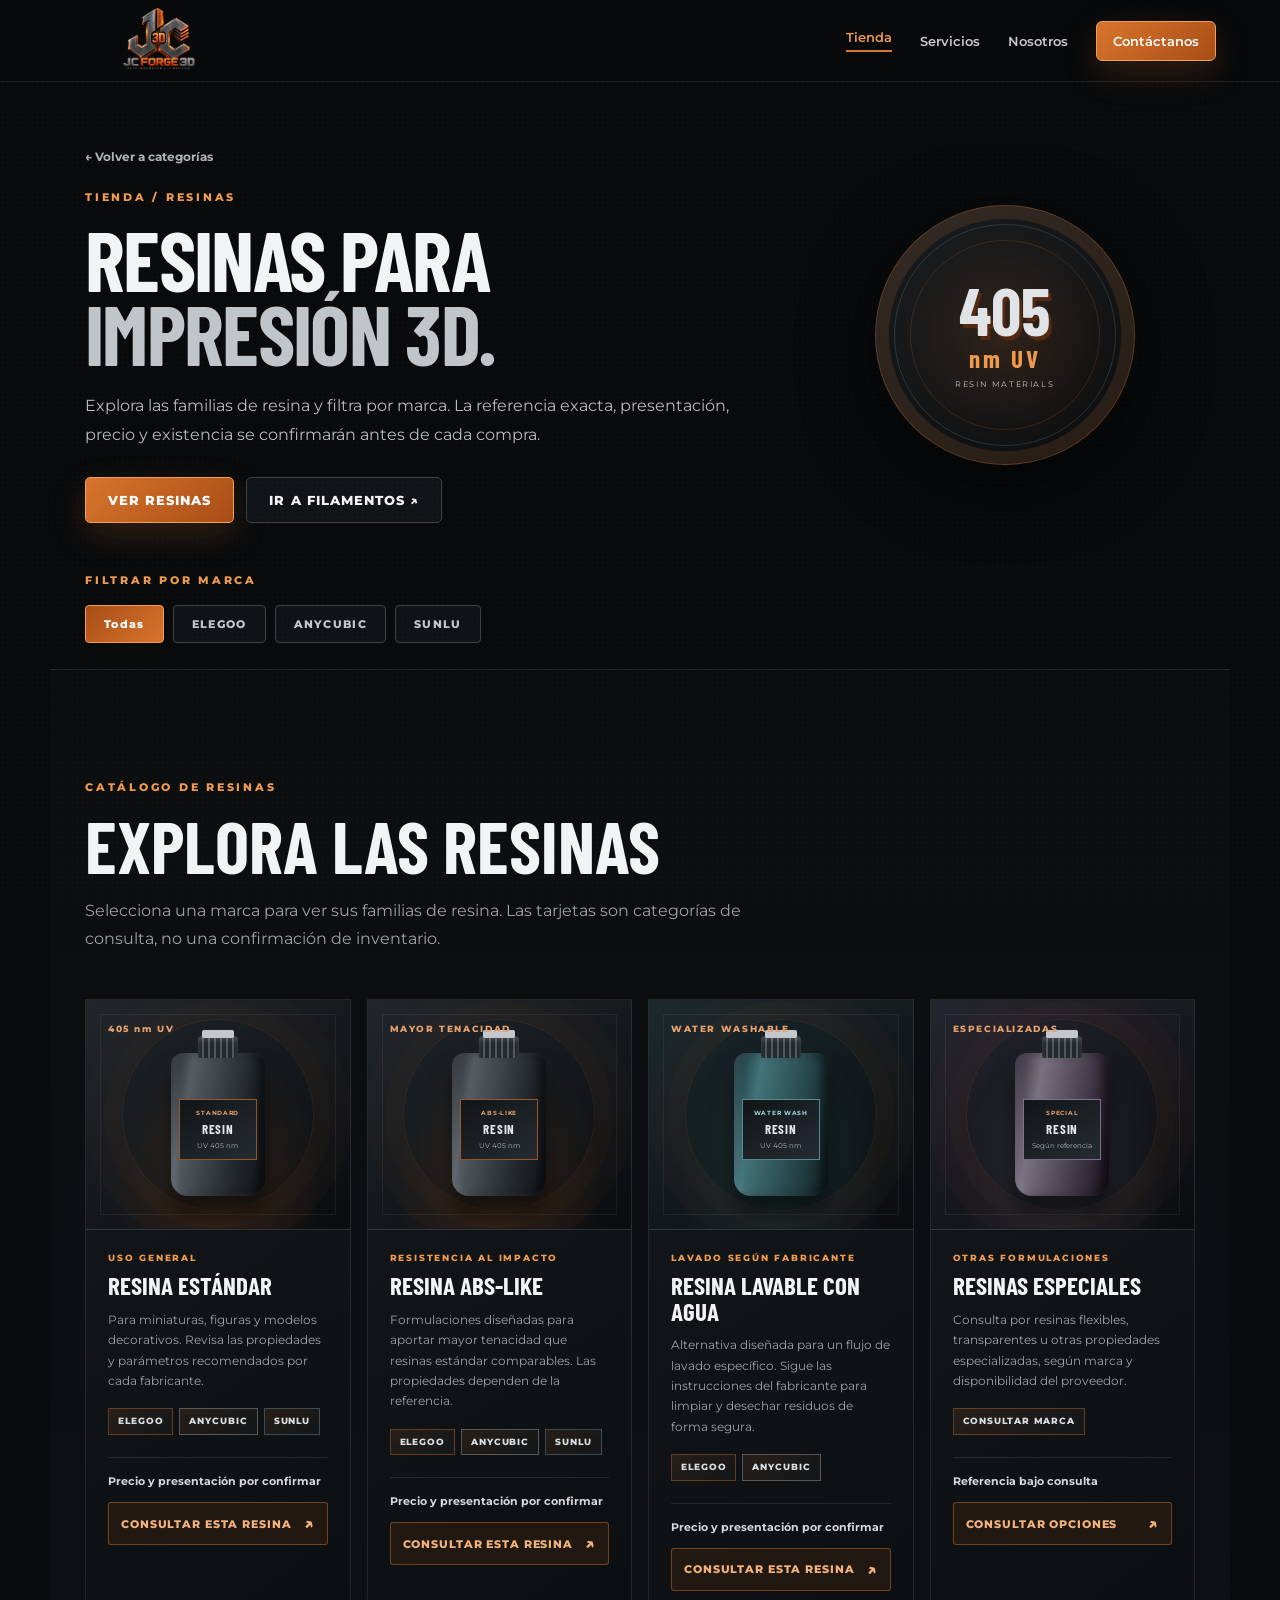
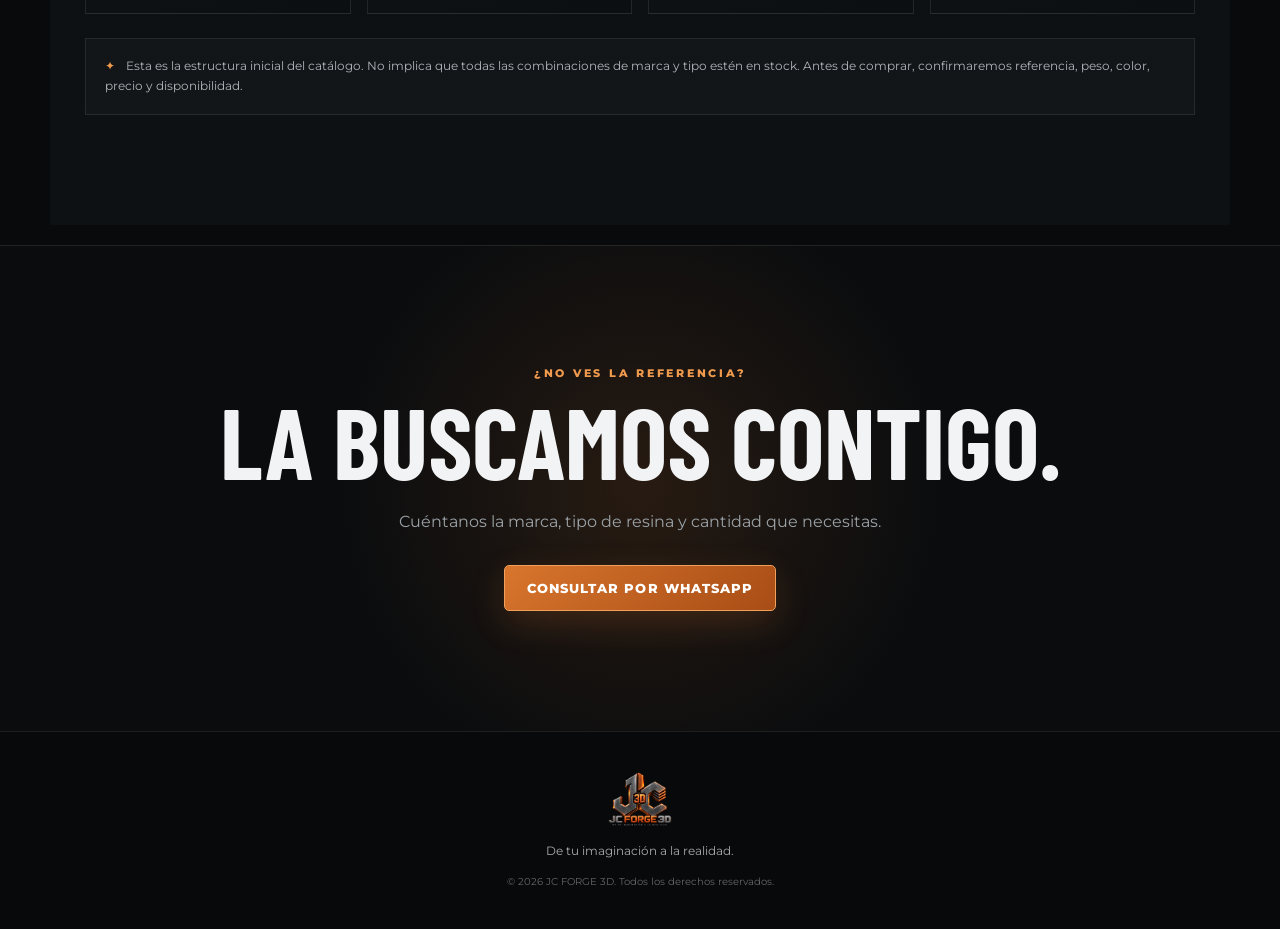
==== resinas.html @ 8d6390cc "Add files via upload" ====
<!doctype html>
<html lang="es">
<head>
  <meta charset="utf-8">
  <meta name="viewport" content="width=device-width, initial-scale=1">
  <meta name="description" content="Catálogo de resinas para impresión 3D de JC FORGE 3D. Explora marcas como ELEGOO, ANYCUBIC y SUNLU.">
  <meta name="theme-color" content="#0b0d0f">
  <title>Resinas para impresión 3D | JC FORGE 3D</title>
  <link rel="icon" href="assets/logo.png"><link rel="stylesheet" href="styles.css">
</head>
<body>
  <header class="nav">
    <a class="brand" href="index.html#inicio" aria-label="JC FORGE 3D - Inicio"><img src="assets/logo.png" alt="JC FORGE 3D"></a>
    <button class="menu" aria-label="Abrir menú" aria-expanded="false">☰</button>
    <nav><a class="nav-current" href="tienda.html">Tienda</a><a href="index.html#servicios">Servicios</a><a href="index.html#nosotros">Nosotros</a><a class="nav-cta" href="index.html#contacto">Contáctanos</a></nav>
  </header>
  <main>
    <section class="category-hero">
      <div>
        <a class="back-link" href="tienda.html">← Volver a categorías</a>
        <p class="eyebrow">TIENDA / RESINAS</p>
        <h1>Resinas para<br><span>impresión 3D.</span></h1>
        <p class="lead">Explora las familias de resina y filtra por marca. La referencia exacta, presentación, precio y existencia se confirmarán antes de cada compra.</p>
        <div class="category-quick-links"><a href="#productos" class="btn primary">Ver resinas</a><a href="filamentos.html" class="btn ghost">Ir a filamentos ↗</a></div>
      </div>
      <div class="category-hero-badge"><span>405</span><b>nm UV</b><small>RESIN MATERIALS</small></div>
    </section>
    <section class="brand-filter-section" aria-label="Filtrar resinas por marca">
      <p class="eyebrow">FILTRAR POR MARCA</p>
      <div class="filter-buttons" role="group" aria-label="Marcas de resina">
        <button class="filter-button is-active" type="button" data-brand-filter="all" aria-pressed="true">Todas</button>
        <button class="filter-button" type="button" data-brand-filter="elegoo" aria-pressed="false">ELEGOO</button>
        <button class="filter-button" type="button" data-brand-filter="anycubic" aria-pressed="false">ANYCUBIC</button>
        <button class="filter-button" type="button" data-brand-filter="sunlu" aria-pressed="false">SUNLU</button>
      </div>
    </section>
    <section id="productos" class="section shop-section category-product-section">
      <div class="section-head">
        <p class="eyebrow">CATÁLOGO DE RESINAS</p>
        <h2 id="resin-list-title">Explora las resinas</h2>
        <p id="resin-list-description">Selecciona una marca para ver sus familias de resina. Las tarjetas son categorías de consulta, no una confirmación de inventario.</p>
      </div>
      <div class="shop-grid resin-product-grid">
        <article class="product-card resin-product" data-brands="elegoo anycubic sunlu" data-title="Resina estándar">
          <div class="product-art supply-art resin-art"><span class="art-tag">405 nm UV</span><div class="supply-bottle"><i class="bottle-cap"></i><b class="bottle-label"><small>STANDARD</small><strong>RESIN</strong><em>UV 405 nm</em></b></div></div>
          <div class="product-info"><p class="product-category">USO GENERAL</p><h3>Resina estándar</h3><p>Para miniaturas, figuras y modelos decorativos. Revisa las propiedades y parámetros recomendados por cada fabricante.</p><div class="resin-brand-list"><span>ELEGOO</span><span>ANYCUBIC</span><span>SUNLU</span></div><div class="product-bottom"><span class="price-label">Precio y presentación por confirmar</span><a class="product-cta" href="index.html#contacto" data-product="Resina estándar UV 405 nm">Consultar esta resina <span>↗</span></a></div></div>
        </article>
        <article class="product-card resin-product" data-brands="elegoo anycubic sunlu" data-title="Resina ABS-like">
          <div class="product-art supply-art resin-art"><span class="art-tag">MAYOR TENACIDAD</span><div class="supply-bottle"><i class="bottle-cap"></i><b class="bottle-label"><small>ABS-LIKE</small><strong>RESIN</strong><em>UV 405 nm</em></b></div></div>
          <div class="product-info"><p class="product-category">RESISTENCIA AL IMPACTO</p><h3>Resina ABS-like</h3><p>Formulaciones diseñadas para aportar mayor tenacidad que resinas estándar comparables. Las propiedades dependen de la referencia.</p><div class="resin-brand-list"><span>ELEGOO</span><span>ANYCUBIC</span><span>SUNLU</span></div><div class="product-bottom"><span class="price-label">Precio y presentación por confirmar</span><a class="product-cta" href="index.html#contacto" data-product="Resina ABS-like para impresión 3D">Consultar esta resina <span>↗</span></a></div></div>
        </article>
        <article class="product-card resin-product" data-brands="elegoo anycubic" data-title="Resina lavable con agua">
          <div class="product-art supply-art water-resin-art"><span class="art-tag">WATER WASHABLE</span><div class="supply-bottle water-bottle"><i class="bottle-cap"></i><b class="bottle-label"><small>WATER WASH</small><strong>RESIN</strong><em>UV 405 nm</em></b></div></div>
          <div class="product-info"><p class="product-category">LAVADO SEGÚN FABRICANTE</p><h3>Resina lavable con agua</h3><p>Alternativa diseñada para un flujo de lavado específico. Sigue las instrucciones del fabricante para limpiar y desechar residuos de forma segura.</p><div class="resin-brand-list"><span>ELEGOO</span><span>ANYCUBIC</span></div><div class="product-bottom"><span class="price-label">Precio y presentación por confirmar</span><a class="product-cta" href="index.html#contacto" data-product="Resina lavable con agua para impresión 3D">Consultar esta resina <span>↗</span></a></div></div>
        </article>
        <article class="product-card resin-product" data-brands="elegoo anycubic sunlu" data-title="Resinas especiales">
          <div class="product-art supply-art specialty-resin-art"><span class="art-tag">ESPECIALIZADAS</span><div class="supply-bottle specialty-bottle"><i class="bottle-cap"></i><b class="bottle-label"><small>SPECIAL</small><strong>RESIN</strong><em>Según referencia</em></b></div></div>
          <div class="product-info"><p class="product-category">OTRAS FORMULACIONES</p><h3>Resinas especiales</h3><p>Consulta por resinas flexibles, transparentes u otras propiedades especializadas, según marca y disponibilidad del proveedor.</p><div class="resin-brand-list"><span>CONSULTAR MARCA</span></div><div class="product-bottom"><span class="price-label">Referencia bajo consulta</span><a class="product-cta" href="index.html#contacto" data-product="Resinas especiales flexibles, transparentes u otras">Consultar opciones <span>↗</span></a></div></div>
        </article>
      </div>
      <p class="shop-note"><span>✦</span> Esta es la estructura inicial del catálogo. No implica que todas las combinaciones de marca y tipo estén en stock. Antes de comprar, confirmaremos referencia, peso, color, precio y disponibilidad.</p>
    </section>
    <section class="cta shop-order-cta"><p class="eyebrow">¿NO VES LA REFERENCIA?</p><h2>La buscamos contigo.</h2><p>Cuéntanos la marca, tipo de resina y cantidad que necesitas.</p><a class="btn primary" href="index.html?producto=Consulta%20de%20resina#contacto">Consultar por WhatsApp</a></section>
  </main>
  <footer><a href="index.html#inicio"><img src="assets/logo.png" alt="JC FORGE 3D"></a><p>De tu imaginación a la realidad.</p><small>© 2026 JC FORGE 3D. Todos los derechos reservados.</small></footer>
  <script src="script.js"></script>
</body>
</html>
---- styles.css ----
@import url('https://fonts.googleapis.com/css2?family=Barlow+Condensed:wght@500;600;700&family=Montserrat:wght@400;500;600;700;800&display=swap');

:root{
  --bg:#080a0c; --panel:#101316; --panel2:#15191d; --text:#f2f3f4;
  --muted:#9ca3a8; --copper:#d8752d; --copper2:#f09a4d; --silver:#bfc5c9;
  --line:rgba(255,255,255,.09); --max:1180px;
}
*{box-sizing:border-box} html{scroll-behavior:smooth}
body{margin:0;background:var(--bg);color:var(--text);font-family:Montserrat,Arial,sans-serif}
body:before{content:"";position:fixed;inset:0;pointer-events:none;opacity:.035;background-image:radial-gradient(#fff .6px,transparent .6px);background-size:5px 5px}
a{color:inherit;text-decoration:none}
.nav{height:82px;display:flex;align-items:center;justify-content:space-between;padding:0 5vw;border-bottom:1px solid var(--line);background:rgba(8,10,12,.82);backdrop-filter:blur(14px);position:sticky;top:0;z-index:10}
.brand img{width:190px;height:64px;object-fit:contain}
.nav nav{display:flex;align-items:center;gap:28px;font-size:13px;font-weight:600}
.nav nav a:not(.nav-cta){color:#c7cbce}.nav nav a:hover{color:#fff}
.nav-cta,.btn.primary{background:linear-gradient(135deg,var(--copper),#a84d16);border:1px solid #f0a05b;color:#fff;box-shadow:0 12px 35px rgba(216,117,45,.2)}
.nav-cta{padding:11px 16px;border-radius:6px}
.menu{display:none;background:none;border:0;color:#fff;font-size:25px}

.hero{min-height:calc(100vh - 82px);max-width:var(--max);margin:auto;padding:90px 35px 70px;display:grid;grid-template-columns:1.05fr .95fr;align-items:center;gap:35px}
.eyebrow{font-size:11px;letter-spacing:.25em;font-weight:800;color:var(--copper2);margin:0 0 18px}
h1,h2,h3{font-family:"Barlow Condensed",Arial,sans-serif;text-transform:uppercase;margin:0}
h1{font-size:clamp(60px,8vw,108px);line-height:.86;letter-spacing:-.02em}
h1 span{color:var(--silver)}
.lead{color:#b6bdc1;line-height:1.8;max-width:650px;margin:28px 0}
.actions{display:flex;gap:12px;flex-wrap:wrap}.btn{display:inline-flex;align-items:center;justify-content:center;padding:14px 22px;border-radius:5px;font-size:13px;font-weight:800;text-transform:uppercase;letter-spacing:.08em}
.btn.ghost{border:1px solid #3b4247;background:#111417}.btn.ghost:hover{border-color:#777}
.hero-points{display:flex;gap:22px;flex-wrap:wrap;color:#aab0b4;font-size:11px;margin-top:28px}
.hero-mark{display:flex;justify-content:center;position:relative}.hero-mark img{width:min(520px,100%);filter:drop-shadow(0 25px 55px rgba(0,0,0,.8));position:relative;z-index:1}.glow{position:absolute;width:330px;height:330px;background:rgba(216,117,45,.15);filter:blur(90px);border-radius:50%}

.strip{border-top:1px solid var(--line);border-bottom:1px solid var(--line);display:grid;grid-template-columns:repeat(4,1fr);background:#0d1012}
.strip div{text-align:center;padding:18px 8px;font-size:11px;letter-spacing:.2em;font-weight:800;color:#c1c6c9;border-right:1px solid var(--line)}.strip div:last-child{border:0}

.section{max-width:var(--max);margin:auto;padding:110px 35px}.section.dark{max-width:none;background:linear-gradient(180deg,#0e1114,#0a0c0e);border-top:1px solid var(--line);border-bottom:1px solid var(--line);padding-left:max(35px,calc((100vw - 1110px)/2));padding-right:max(35px,calc((100vw - 1110px)/2))}
.section-head{max-width:720px;margin-bottom:45px}.section-head h2,.about h2{font-size:clamp(44px,6vw,72px);line-height:.92}.section-head>p:last-child{color:var(--muted);line-height:1.8;margin-top:18px}
.cards{display:grid;grid-template-columns:repeat(4,1fr);gap:14px}.card{background:linear-gradient(145deg,#14181c,#0e1114);border:1px solid var(--line);padding:30px;min-height:220px;position:relative;overflow:hidden}.card:after{content:"";position:absolute;right:-40px;bottom:-70px;width:150px;height:150px;border-radius:50%;border:1px solid rgba(216,117,45,.15)}.num{color:var(--copper2);font-size:12px;font-weight:800}.card h3{font-size:30px;margin:38px 0 10px}.card p{color:var(--muted);line-height:1.65;font-size:13px}

.steps{display:grid;grid-template-columns:repeat(4,1fr);gap:1px;background:var(--line)}.step{background:#0e1114;padding:32px;min-height:220px}.step b{font-family:"Barlow Condensed";font-size:48px;color:var(--copper)}.step h3{font-size:27px;margin:20px 0 8px}.step p{color:var(--muted);font-size:13px;line-height:1.7}

.gallery{display:grid;grid-template-columns:2fr 1fr 1fr;grid-auto-rows:210px;gap:12px}.gallery-item{background:linear-gradient(145deg,#181d21,#0c0f11);border:1px solid var(--line);display:flex;align-items:flex-end;padding:20px;position:relative;overflow:hidden}.gallery-item:before{content:"";position:absolute;inset:0;background:linear-gradient(135deg,transparent 40%,rgba(216,117,45,.09));}.gallery-item span{position:relative;font-size:11px;font-weight:800;letter-spacing:.15em;color:#d1d5d7}.gallery-item.big{grid-row:span 2}

.about{display:grid;grid-template-columns:1fr 1fr;gap:70px;align-items:end;border-top:1px solid var(--line)}.about>p{color:#adb4b8;line-height:1.9;font-size:15px}

.cta{text-align:center;padding:120px 25px;background:radial-gradient(circle at center,rgba(216,117,45,.14),transparent 45%),#0a0c0e;border-top:1px solid var(--line)}.cta h2{font-size:clamp(60px,8vw,100px);line-height:.85}.cta>p:not(.eyebrow){color:var(--muted);margin:25px auto 30px;max-width:620px;line-height:1.7}.socials{display:flex;justify-content:center;gap:24px;margin-top:30px;color:#aeb4b8;font-size:12px;font-weight:700}.socials a:hover{color:var(--copper2)}

footer{padding:40px 25px;text-align:center;border-top:1px solid var(--line);background:#07090a}footer img{width:180px;height:55px;object-fit:contain}footer p{color:#aaa;font-size:12px}footer small{color:#666;font-size:10px}

@media(max-width:850px){
  .nav{height:70px}.brand img{width:155px}.menu{display:block}.nav nav{display:none;position:absolute;top:70px;left:0;right:0;padding:20px;background:#0b0d0f;flex-direction:column;border-bottom:1px solid var(--line)}.nav nav.open{display:flex}
  .hero{grid-template-columns:1fr;padding-top:65px}.hero-mark{order:-1}.hero-mark img{width:320px}
  .cards,.steps{grid-template-columns:1fr 1fr}.shop-grid{grid-template-columns:1fr 1fr}.gallery{grid-template-columns:1fr 1fr}.gallery-item.big{grid-row:span 1}
  .about{grid-template-columns:1fr;gap:30px}
}
@media(max-width:520px){
  .hero,.section{padding-left:20px;padding-right:20px}.hero{padding-top:45px}.hero-mark img{width:250px}h1{font-size:57px}.cards,.steps,.shop-grid,.gallery{grid-template-columns:1fr}.product-art{height:220px}.strip{grid-template-columns:1fr 1fr}.strip div:nth-child(2){border-right:0}.strip div:nth-child(3),.strip div:nth-child(4){border-top:1px solid var(--line)}.gallery{grid-auto-rows:170px}
}


/* Tienda / catálogo de productos */
.shop-section{border-top:1px solid var(--line);background:linear-gradient(180deg,#0b0d0f,#0e1114)}
.shop-grid{display:grid;grid-template-columns:repeat(4,minmax(0,1fr));gap:16px}
.product-card{border:1px solid var(--line);background:linear-gradient(145deg,#14181c,#0c0f11);min-width:0;overflow:hidden;transition:transform .2s ease,border-color .2s ease,box-shadow .2s ease}
.product-card:hover{transform:translateY(-5px);border-color:rgba(216,117,45,.6);box-shadow:0 18px 45px rgba(0,0,0,.25)}
.product-art{height:230px;position:relative;overflow:hidden;background:radial-gradient(ellipse at 50% 80%,rgba(216,117,45,.19),transparent 55%),linear-gradient(145deg,#20262b,#0a0c0e);display:flex;align-items:center;justify-content:center;border-bottom:1px solid var(--line)}
.product-art:after{content:"";position:absolute;inset:14px;border:1px solid rgba(255,255,255,.06);pointer-events:none}
.art-tag{position:absolute;z-index:3;top:23px;left:22px;font-size:9px;letter-spacing:.18em;color:#e5a16e;font-weight:800}
.product-info{padding:22px}
.product-category{color:var(--copper2);font-size:9px;font-weight:800;letter-spacing:.2em;margin:0 0 10px}
.product-info h3{font-size:25px;line-height:1.02;margin-bottom:11px}
.product-info>p:not(.product-category){font-size:12px;color:var(--muted);line-height:1.7;min-height:62px;margin:0}
.product-bottom{display:flex;flex-direction:column;gap:14px;margin-top:22px;padding-top:16px;border-top:1px solid var(--line)}
.price-label{color:#d5d8da;font-size:11px;font-weight:700}
.product-cta{display:flex;align-items:center;justify-content:space-between;background:#211911;color:#f3b27c;border:1px solid rgba(216,117,45,.45);padding:11px 12px;font-size:11px;font-weight:800;letter-spacing:.08em;text-transform:uppercase;border-radius:3px}
.product-cta span{font-size:16px}.product-cta:hover{background:#3a2415;color:#fff}
.shop-note{margin:24px 0 0;padding:17px 19px;border:1px solid var(--line);background:rgba(255,255,255,.02);color:#aeb5b9;font-size:12px;line-height:1.7}.shop-note span{color:var(--copper2);margin-right:8px}
/* Decorative illustrative forms: temporary until real product photography is added */
.figure-shape{height:138px;width:92px;position:relative;filter:drop-shadow(0 15px 15px rgba(0,0,0,.7));transform:translateY(12px)}
.figure-shape:before{content:"";position:absolute;top:0;left:27px;width:38px;height:43px;border-radius:46% 46% 40% 40%;background:linear-gradient(120deg,#c9cdd0,#646d74 55%,#343a40);box-shadow:inset -7px -2px 0 #272d31}
.figure-shape:after{content:"";position:absolute;top:40px;left:14px;width:64px;height:72px;clip-path:polygon(28% 0,72% 0,100% 100%,0 100%);background:linear-gradient(110deg,#d67c39,#793d1d 64%,#312017);border-bottom:4px solid #c0c5c8}
.figure-shape i{position:absolute;z-index:1;bottom:0;left:0;width:92px;height:17px;border-radius:50%;background:linear-gradient(#aab0b5,#34393e);box-shadow:0 4px 0 #1c2023}
.vehicle-shape{position:relative;width:170px;height:80px;transform:translateY(28px);filter:drop-shadow(0 14px 10px #000)}
.vehicle-shape:before{content:"";position:absolute;left:7px;right:6px;top:20px;height:41px;clip-path:polygon(0 70%,12% 38%,31% 22%,45% 0,74% 8%,89% 37%,100% 55%,96% 85%,7% 100%);background:linear-gradient(160deg,#d5d8da,#6a747b 42%,#23282c);border-bottom:4px solid #cc7130}
.vehicle-shape:after{content:"";position:absolute;left:55px;top:14px;width:58px;height:26px;clip-path:polygon(27% 0,75% 3%,100% 100%,0 100%);background:linear-gradient(130deg,#f0a45f,#333c43)}
.vehicle-shape i,.vehicle-shape b{position:absolute;z-index:1;bottom:6px;width:32px;height:32px;border:7px solid #16191b;border-radius:50%;background:linear-gradient(135deg,#9ca3a8,#33383d);box-shadow:0 0 0 2px #8e969c}
.vehicle-shape i{left:24px}.vehicle-shape b{right:22px}
.accessory-shape{position:relative;width:145px;height:130px;filter:drop-shadow(0 14px 12px #000);transform:rotate(-9deg)}
.accessory-shape:before{content:"";position:absolute;left:26px;top:23px;width:92px;height:92px;border-radius:22px;background:linear-gradient(140deg,#d2d7da,#555f67 60%,#252b30);box-shadow:inset -8px -8px 0 #252a2e,inset 6px 6px 0 rgba(255,255,255,.24)}
.accessory-shape:after{content:"JC";position:absolute;left:43px;top:49px;font-family:'Barlow Condensed',sans-serif;font-size:42px;font-weight:700;color:#b65e28;text-shadow:1px 2px #1a1d1f}
.accessory-shape i{position:absolute;z-index:1;left:54px;top:0;width:36px;height:36px;border:8px solid #9da5aa;border-radius:50%;background:#171b1e}
.custom-shape{width:150px;height:125px;position:relative;filter:drop-shadow(0 15px 12px #000);transform:rotate(6deg)}
.custom-shape:before{content:"";position:absolute;left:29px;top:24px;width:90px;height:78px;background:linear-gradient(140deg,#d4d8db,#545e65 55%,#252b30);clip-path:polygon(15% 0,85% 0,100% 22%,100% 78%,82% 100%,18% 100%,0 78%,0 22%);box-shadow:inset 0 0 0 5px #252a2e}
.custom-shape:after{content:"";position:absolute;left:58px;top:47px;width:32px;height:32px;border:7px solid #242a2e;border-radius:50%;box-shadow:0 0 0 3px #a8afb4}
.custom-shape i{position:absolute;left:4px;top:50px;width:38px;height:32px;background:linear-gradient(145deg,#e89147,#813c16);clip-path:polygon(0 0,100% 20%,82% 100%,10% 80%)}
.custom-shape b{position:absolute;right:1px;top:50px;width:38px;height:32px;background:linear-gradient(145deg,#d4d8db,#566169);clip-path:polygon(0 20%,100% 0,90% 80%,18% 100%)}
.custom-shape em{position:absolute;left:63px;bottom:0;width:25px;height:12px;background:#b6bdc1;clip-path:polygon(0 0,100% 0,76% 100%,24% 100%)}

@media(max-width:850px){.shop-grid{grid-template-columns:1fr 1fr}}
@media(max-width:520px){.shop-grid{grid-template-columns:1fr}}


/* Ilustraciones temporales del catálogo de insumos de impresión 3D */
.supply-art{isolation:isolate}
.supply-art:before{content:"";position:absolute;width:190px;height:190px;border-radius:50%;border:1px solid rgba(216,117,45,.12);box-shadow:0 0 0 18px rgba(216,117,45,.025),0 0 0 38px rgba(216,117,45,.018);}
.supply-bottle{position:relative;z-index:1;width:94px;height:143px;border-radius:12px 12px 17px 17px;background:linear-gradient(100deg,#20252a,#555d63 20%,#20262b 72%,#111519);box-shadow:inset 5px 0 7px rgba(255,255,255,.10),inset -7px 0 8px rgba(0,0,0,.45),0 20px 22px rgba(0,0,0,.5);transform:translateY(10px)}
.supply-bottle:before{content:"";position:absolute;top:-17px;left:27px;width:40px;height:22px;border-radius:4px 4px 2px 2px;background:repeating-linear-gradient(90deg,#24292d 0 4px,#515960 4px 6px);box-shadow:inset 0 4px 4px rgba(255,255,255,.15)}
.bottle-cap{position:absolute;top:-23px;left:31px;width:32px;height:8px;background:#c2c8cc;border-radius:2px;}
.bottle-label{position:absolute;left:8px;right:8px;top:46px;min-height:61px;display:flex;flex-direction:column;justify-content:center;align-items:center;gap:4px;padding:7px 2px;border:1px solid rgba(216,117,45,.65);background:linear-gradient(145deg,#111518,#252c31);color:#e3e7e9;text-align:center}
.bottle-label small{font:700 6px Montserrat,sans-serif;letter-spacing:.12em;color:#e6a06d}.bottle-label strong{font:700 13px 'Barlow Condensed',sans-serif;letter-spacing:.06em}.bottle-label em{font:normal 7px Montserrat,sans-serif;color:#aeb5b9}
.ipa-bottle{background:linear-gradient(100deg,#1e2a2d,#547277 25%,#263d41 74%,#101c1e)}.ipa-bottle .bottle-label{border-color:rgba(129,180,177,.65)}.ipa-bottle .bottle-label small{color:#9fd0ca}
.glove-pair{width:140px;height:142px;position:relative;z-index:1;filter:drop-shadow(0 17px 12px rgba(0,0,0,.6))}
.glove-pair i,.glove-pair b{position:absolute;top:30px;width:58px;height:100px;border-radius:28px 25px 17px 17px;background:linear-gradient(115deg,#5b91a8,#1f4a61 65%,#112d3b);box-shadow:inset 5px 0 5px rgba(255,255,255,.16);transform:rotate(-17deg);}
.glove-pair i:before,.glove-pair b:before{content:"";position:absolute;top:-19px;left:4px;width:13px;height:43px;border-radius:8px;background:inherit;box-shadow:15px 2px 0 -1px #3d7188,29px 5px 0 -2px #315c70,42px 9px 0 -4px #24495b}
.glove-pair i{left:22px}.glove-pair b{left:65px;top:36px;transform:rotate(18deg);background:linear-gradient(115deg,#d8752d,#963f15 65%,#47200e)}
.filter-stack{position:relative;z-index:1;width:145px;height:130px;filter:drop-shadow(0 14px 12px #000)}
.filter-stack i,.filter-stack b,.filter-stack em{position:absolute;width:100px;height:27px;left:22px;border-radius:4px 4px 12px 12px;background:repeating-linear-gradient(90deg,#ded9cb 0 3px,#a29d91 3px 4px);clip-path:polygon(0 0,100% 0,78% 100%,22% 100%);border-top:3px solid #e3a16c}
.filter-stack i{top:13px;transform:rotate(-8deg)}.filter-stack b{top:46px;transform:rotate(4deg)}.filter-stack em{top:78px;transform:rotate(-5deg)}
.film-roll{position:relative;z-index:1;width:132px;height:95px;border-radius:14px;background:linear-gradient(145deg,#b6c2c6,#45545b 48%,#1a2227);box-shadow:inset 0 0 0 5px rgba(255,255,255,.12),0 17px 18px #000;transform:rotate(-14deg)}
.film-roll:before{content:"";position:absolute;left:27px;top:20px;width:78px;height:55px;background:linear-gradient(135deg,rgba(233,240,241,.8),rgba(112,130,137,.4));border:2px solid rgba(255,255,255,.45)}.film-roll i{position:absolute;left:45px;top:34px;width:42px;height:28px;border:6px solid #273139;border-radius:50%;background:#111519}.film-roll b{position:absolute;inset:0;border:1px solid rgba(216,117,45,.65);border-radius:14px}
.tool-set{position:relative;z-index:1;width:145px;height:120px;filter:drop-shadow(0 14px 12px #000)}.tool-set i{position:absolute;left:17px;top:17px;width:22px;height:94px;border-radius:5px;background:linear-gradient(90deg,#b9c0c3,#4c565c);transform:rotate(17deg)}.tool-set i:after{content:"";position:absolute;top:-5px;left:1px;width:20px;height:24px;border-radius:4px;background:#d8752d}.tool-set b{position:absolute;left:62px;top:11px;width:17px;height:103px;border-radius:5px;background:linear-gradient(90deg,#db914e,#a24e1c);transform:rotate(-8deg)}.tool-set b:after{content:"";position:absolute;top:-12px;left:1px;width:15px;height:21px;border-radius:4px;background:#bfc5c9}.tool-set em{position:absolute;right:9px;top:24px;width:32px;height:74px;border-radius:7px;background:linear-gradient(100deg,#20272b,#67737a,#293136);transform:rotate(14deg)}
.finish-set{position:relative;z-index:1;width:145px;height:120px;filter:drop-shadow(0 14px 12px #000)}.finish-set i{position:absolute;left:17px;top:22px;width:52px;height:75px;background:repeating-linear-gradient(0deg,#a9b1b5 0 5px,#5b646a 5px 7px);border:3px solid #293035;transform:rotate(-15deg)}.finish-set b{position:absolute;left:68px;top:17px;width:28px;height:88px;border-radius:8px;background:linear-gradient(90deg,#d7dcdf,#737c81,#3d454b);transform:rotate(14deg)}.finish-set em{position:absolute;right:3px;top:35px;width:23px;height:64px;border-radius:10px 10px 5px 5px;background:linear-gradient(90deg,#c3c9cc,#7a858c,#333b40);transform:rotate(20deg)}
.protection-set{position:relative;z-index:1;width:150px;height:120px;filter:drop-shadow(0 14px 12px #000)}.protection-set i{position:absolute;left:15px;top:20px;width:78px;height:41px;border:8px solid #b8c0c4;border-radius:11px 11px 18px 18px;background:linear-gradient(135deg,#3b555e,#10191d);transform:rotate(-7deg)}.protection-set i:after{content:"";position:absolute;left:24px;top:-8px;width:8px;height:40px;background:#b8c0c4}.protection-set b{position:absolute;right:11px;top:48px;width:53px;height:42px;border:6px solid #d8752d;border-radius:50%;background:linear-gradient(145deg,#d4d9dc,#596369)}.protection-set em{position:absolute;right:4px;top:82px;width:69px;height:20px;border:2px solid #68757b;border-radius:4px;background:linear-gradient(#273036,#121619);transform:rotate(-9deg)}


/* Página de tienda independiente */
.nav nav a.nav-current{color:var(--copper2)}
.nav nav a.nav-current:after{content:"";display:block;height:2px;background:var(--copper);margin-top:5px}
.shop-page-hero{max-width:var(--max);margin:auto;min-height:465px;padding:78px 35px 62px;display:grid;grid-template-columns:1fr .7fr;gap:36px;align-items:center}
.shop-page-hero h1{font-size:clamp(58px,7vw,88px);line-height:.88;letter-spacing:-.02em}
.shop-page-hero h1 span{color:var(--silver)}
.shop-page-hero .lead{max-width:620px}
.shop-page-badge{justify-self:center;width:min(290px,75vw);aspect-ratio:1;border:1px solid rgba(216,117,45,.5);border-radius:50%;display:flex;flex-direction:column;align-items:center;justify-content:center;position:relative;background:radial-gradient(circle,rgba(216,117,45,.16),transparent 67%),linear-gradient(145deg,#171c20,#090b0d);box-shadow:0 18px 70px rgba(0,0,0,.55),inset 0 0 0 12px rgba(255,255,255,.015),inset 0 0 0 13px rgba(216,117,45,.13)}
.shop-page-badge:before,.shop-page-badge:after{content:"";position:absolute;border:1px solid rgba(191,197,201,.17);border-radius:50%;inset:20px}
.shop-page-badge:after{inset:38px;border-color:rgba(216,117,45,.18)}
.shop-page-badge span{position:relative;font:700 95px/.8 'Barlow Condensed',sans-serif;letter-spacing:-.06em;color:#d7dcdf;text-shadow:3px 4px 0 #542811,0 0 25px rgba(216,117,45,.2)}
.shop-page-badge b{position:relative;margin-top:13px;font:700 25px/1 'Barlow Condensed',sans-serif;letter-spacing:.18em;color:var(--copper2)}
.shop-page-badge em{position:relative;margin-top:7px;font:600 9px/1 Montserrat,sans-serif;letter-spacing:.25em;color:#c3c9cc;font-style:normal}
.shop-order-cta{margin-top:20px}
@media(max-width:850px){.shop-page-hero{grid-template-columns:1fr;min-height:auto;padding-top:55px;text-align:center}.shop-page-hero .actions{justify-content:center}.shop-page-hero .lead{margin-left:auto;margin-right:auto}.shop-page-badge{width:205px;grid-row:1;grid-column:1}.shop-page-badge span{font-size:70px}.shop-page-badge b{font-size:19px}}
@media(max-width:520px){.shop-page-hero{padding-left:20px;padding-right:20px}.shop-page-hero h1{font-size:56px}}


/* Categoría adicional: filamentos para impresoras FDM */
.shop-strip{grid-template-columns:repeat(5,minmax(0,1fr))}
.filament-art{background:radial-gradient(ellipse at 50% 80%,rgba(216,117,45,.18),transparent 55%),linear-gradient(145deg,#20262b,#0a0c0e)}
.filament-tech-art{background:radial-gradient(ellipse at 50% 80%,rgba(105,157,190,.15),transparent 55%),linear-gradient(145deg,#20262b,#0a0c0e)}
.filament-spools{width:180px;height:140px;position:relative;z-index:1;filter:drop-shadow(0 16px 12px rgba(0,0,0,.55))}
.spool{position:absolute;display:block;width:76px;height:94px;border-radius:12px 12px 8px 8px;background:repeating-linear-gradient(0deg,rgba(0,0,0,.04) 0 3px,rgba(255,255,255,.09) 3px 4px),linear-gradient(100deg,#b94817,#f08a3c 35%,#9b3f16 82%,#60240f);border:1px solid rgba(255,255,255,.15);box-shadow:inset 7px 0 8px rgba(255,255,255,.08),inset -8px 0 8px rgba(0,0,0,.25)}
.spool:before{content:"";position:absolute;left:15px;right:15px;top:-2px;height:15px;border-radius:50%;background:linear-gradient(135deg,#d0d4d5,#525b60);border:3px solid #252b30;box-shadow:0 0 0 3px rgba(255,255,255,.05)}
.spool:after{content:"";position:absolute;left:18px;right:18px;bottom:-2px;height:13px;border-radius:50%;background:linear-gradient(90deg,#1c2226,#596268,#20262a);border:1px solid rgba(255,255,255,.15)}
.spool-orange{left:14px;top:28px;transform:rotate(-10deg)}
.spool-silver{left:56px;top:12px;background:repeating-linear-gradient(0deg,rgba(0,0,0,.04) 0 3px,rgba(255,255,255,.12) 3px 4px),linear-gradient(100deg,#727e85,#d5dadd 35%,#7d888e 82%,#454e54);transform:rotate(3deg)}
.spool-blue{right:9px;top:31px;background:repeating-linear-gradient(0deg,rgba(0,0,0,.04) 0 3px,rgba(255,255,255,.1) 3px 4px),linear-gradient(100deg,#16445d,#3c88ad 35%,#1d5a7a 82%,#103246);transform:rotate(10deg)}
.shop-strip div{border-right:1px solid var(--line)}
@media(max-width:850px){.shop-strip{grid-template-columns:repeat(3,minmax(0,1fr))}.shop-strip div:nth-child(3){border-right:0}.shop-strip div:nth-child(4),.shop-strip div:nth-child(5){border-top:1px solid var(--line)}}
@media(max-width:520px){.shop-strip{grid-template-columns:1fr 1fr}.shop-strip div:nth-child(2){border-right:0}.shop-strip div:nth-child(3){border-right:1px solid var(--line);border-top:1px solid var(--line)}.shop-strip div:nth-child(4){border-right:0;border-top:1px solid var(--line)}.shop-strip div:nth-child(5){grid-column:span 2;border-top:1px solid var(--line)}}


/* Marcas de resina incluidas en el catálogo */
.resin-brand-list{display:flex;flex-wrap:wrap;gap:6px;margin-top:17px}
.resin-brand-list span{display:inline-flex;align-items:center;justify-content:center;padding:7px 9px;border:1px solid rgba(216,117,45,.38);background:linear-gradient(145deg,rgba(216,117,45,.12),rgba(255,255,255,.02));color:#d9dfe2;font-size:9px;font-weight:800;letter-spacing:.1em;line-height:1.2}
.resin-brand-list span:nth-child(2){border-color:rgba(191,197,201,.36)}
.resin-brand-list span:nth-child(3){border-color:rgba(111,164,184,.38)}

/* Navegación de categorías: cada tarjeta abre una página independiente. */
.category-grid{display:grid;grid-template-columns:repeat(3,minmax(0,1fr));gap:18px}
.category-card{display:flex;flex-direction:column;min-width:0;border:1px solid var(--line);background:linear-gradient(145deg,#151a1e,#0b0d0f);overflow:hidden;transition:transform .2s ease,border-color .2s ease,box-shadow .2s ease}
.category-card:hover{transform:translateY(-5px);border-color:rgba(216,117,45,.62);box-shadow:0 18px 45px rgba(0,0,0,.25)}
.category-art{height:190px;position:relative;overflow:hidden;background:radial-gradient(ellipse at 50% 80%,rgba(216,117,45,.17),transparent 55%),linear-gradient(145deg,#20262b,#0a0c0e);display:flex;align-items:center;justify-content:center;border-bottom:1px solid var(--line);isolation:isolate}
.category-art:before{content:"";position:absolute;width:150px;height:150px;border:1px solid rgba(216,117,45,.13);border-radius:50%;box-shadow:0 0 0 18px rgba(216,117,45,.025),0 0 0 36px rgba(216,117,45,.018)}
.category-content{padding:23px;display:flex;flex-direction:column;flex:1;align-items:flex-start}
.category-number{font-size:9px;color:var(--copper2);font-weight:800;letter-spacing:.2em}
.category-content h3{font-size:31px;line-height:1;margin:17px 0 10px}
.category-content p{font-size:12px;color:var(--muted);line-height:1.7;margin:0 0 20px}
.category-link{display:flex;justify-content:space-between;align-items:center;width:100%;margin-top:auto;padding-top:14px;border-top:1px solid var(--line);font-size:11px;font-weight:800;text-transform:uppercase;letter-spacing:.1em;color:#f3b27c}
.category-link b{font-size:17px}
.category-hero{max-width:var(--max);margin:auto;min-height:390px;padding:64px 35px 50px;display:grid;grid-template-columns:1fr .55fr;gap:38px;align-items:center}
.category-hero h1{font-size:clamp(55px,7vw,84px);line-height:.88;letter-spacing:-.02em}
.category-hero h1 span{color:var(--silver)}
.category-hero .lead{max-width:660px;margin-top:22px}
.back-link{display:inline-block;color:#aeb5b9;font-size:12px;font-weight:700;margin-bottom:26px}
.back-link:hover{color:var(--copper2)}
.category-quick-links{display:flex;gap:12px;flex-wrap:wrap}
.category-hero-badge{justify-self:center;width:min(260px,70vw);aspect-ratio:1;border:1px solid rgba(216,117,45,.42);border-radius:50%;display:flex;flex-direction:column;align-items:center;justify-content:center;position:relative;background:radial-gradient(circle,rgba(216,117,45,.16),transparent 67%),linear-gradient(145deg,#171c20,#090b0d);box-shadow:0 18px 70px rgba(0,0,0,.55),inset 0 0 0 12px rgba(255,255,255,.015),inset 0 0 0 13px rgba(216,117,45,.13)}
.category-hero-badge:before,.category-hero-badge:after{content:"";position:absolute;border:1px solid rgba(191,197,201,.17);border-radius:50%;inset:18px}
.category-hero-badge:after{inset:34px;border-color:rgba(216,117,45,.18)}
.category-hero-badge>span{font:700 67px/.85 'Barlow Condensed',sans-serif;color:#e0e4e6;text-shadow:3px 4px 0 #542811}
.category-hero-badge>b{font:700 25px/1 'Barlow Condensed',sans-serif;color:var(--copper2);letter-spacing:.12em;margin-top:8px}
.category-hero-badge>small{font-size:8px;letter-spacing:.2em;color:#c3c9cc;margin-top:8px}
.brand-filter-section{max-width:var(--max);margin:0 auto;padding:0 35px 26px}
.filter-buttons{display:flex;gap:9px;flex-wrap:wrap}
.filter-button{border:1px solid #3b4247;background:#101316;color:#c1c7ca;padding:11px 18px;border-radius:4px;font:800 11px Montserrat,Arial,sans-serif;letter-spacing:.12em;cursor:pointer;transition:background .15s ease,border-color .15s ease,color .15s ease}
.filter-button:hover,.filter-button.is-active{background:linear-gradient(135deg,#a84d16,#d8752d);border-color:#f0a05b;color:white}
.resin-product-grid .product-card[hidden]{display:none}
.water-resin-art{background:radial-gradient(ellipse at 50% 80%,rgba(88,171,183,.16),transparent 55%),linear-gradient(145deg,#1c292d,#0a0c0e)}
.water-bottle{background:linear-gradient(100deg,#163137,#43737a 25%,#223e42 74%,#101c1e)}
.water-bottle .bottle-label{border-color:rgba(121,194,202,.65)}
.water-bottle .bottle-label small{color:#9fd8df}
.specialty-resin-art{background:radial-gradient(ellipse at 50% 80%,rgba(179,179,209,.15),transparent 55%),linear-gradient(145deg,#25252f,#0a0c0e)}
.specialty-bottle{background:linear-gradient(100deg,#2c2834,#79717f 25%,#39313f 74%,#17131c)}
.specialty-bottle .bottle-label{border-color:rgba(176,156,190,.65)}
.category-hero-badge .supply-bottle,.category-hero-badge .film-roll,.category-hero-badge .glove-pair,.category-hero-badge .protection-set,.category-hero-badge .tool-set{transform:scale(1.03);z-index:1}

@media(max-width:850px){.category-grid{grid-template-columns:repeat(2,minmax(0,1fr))}.category-hero{grid-template-columns:1fr;min-height:auto;padding-top:45px;text-align:center}.category-hero>div:first-child{order:2}.category-hero-badge{order:1;width:190px}.category-hero .lead{margin-left:auto;margin-right:auto}.category-quick-links{justify-content:center}.brand-filter-section{padding-left:25px;padding-right:25px}}
@media(max-width:520px){.category-grid{grid-template-columns:1fr}.category-art{height:210px}.category-hero{padding-left:20px;padding-right:20px}.category-hero h1{font-size:54px}.brand-filter-section{padding-left:20px;padding-right:20px}.filter-buttons{display:grid;grid-template-columns:1fr 1fr}.filter-button{padding:12px 8px}.category-content{padding:21px}}
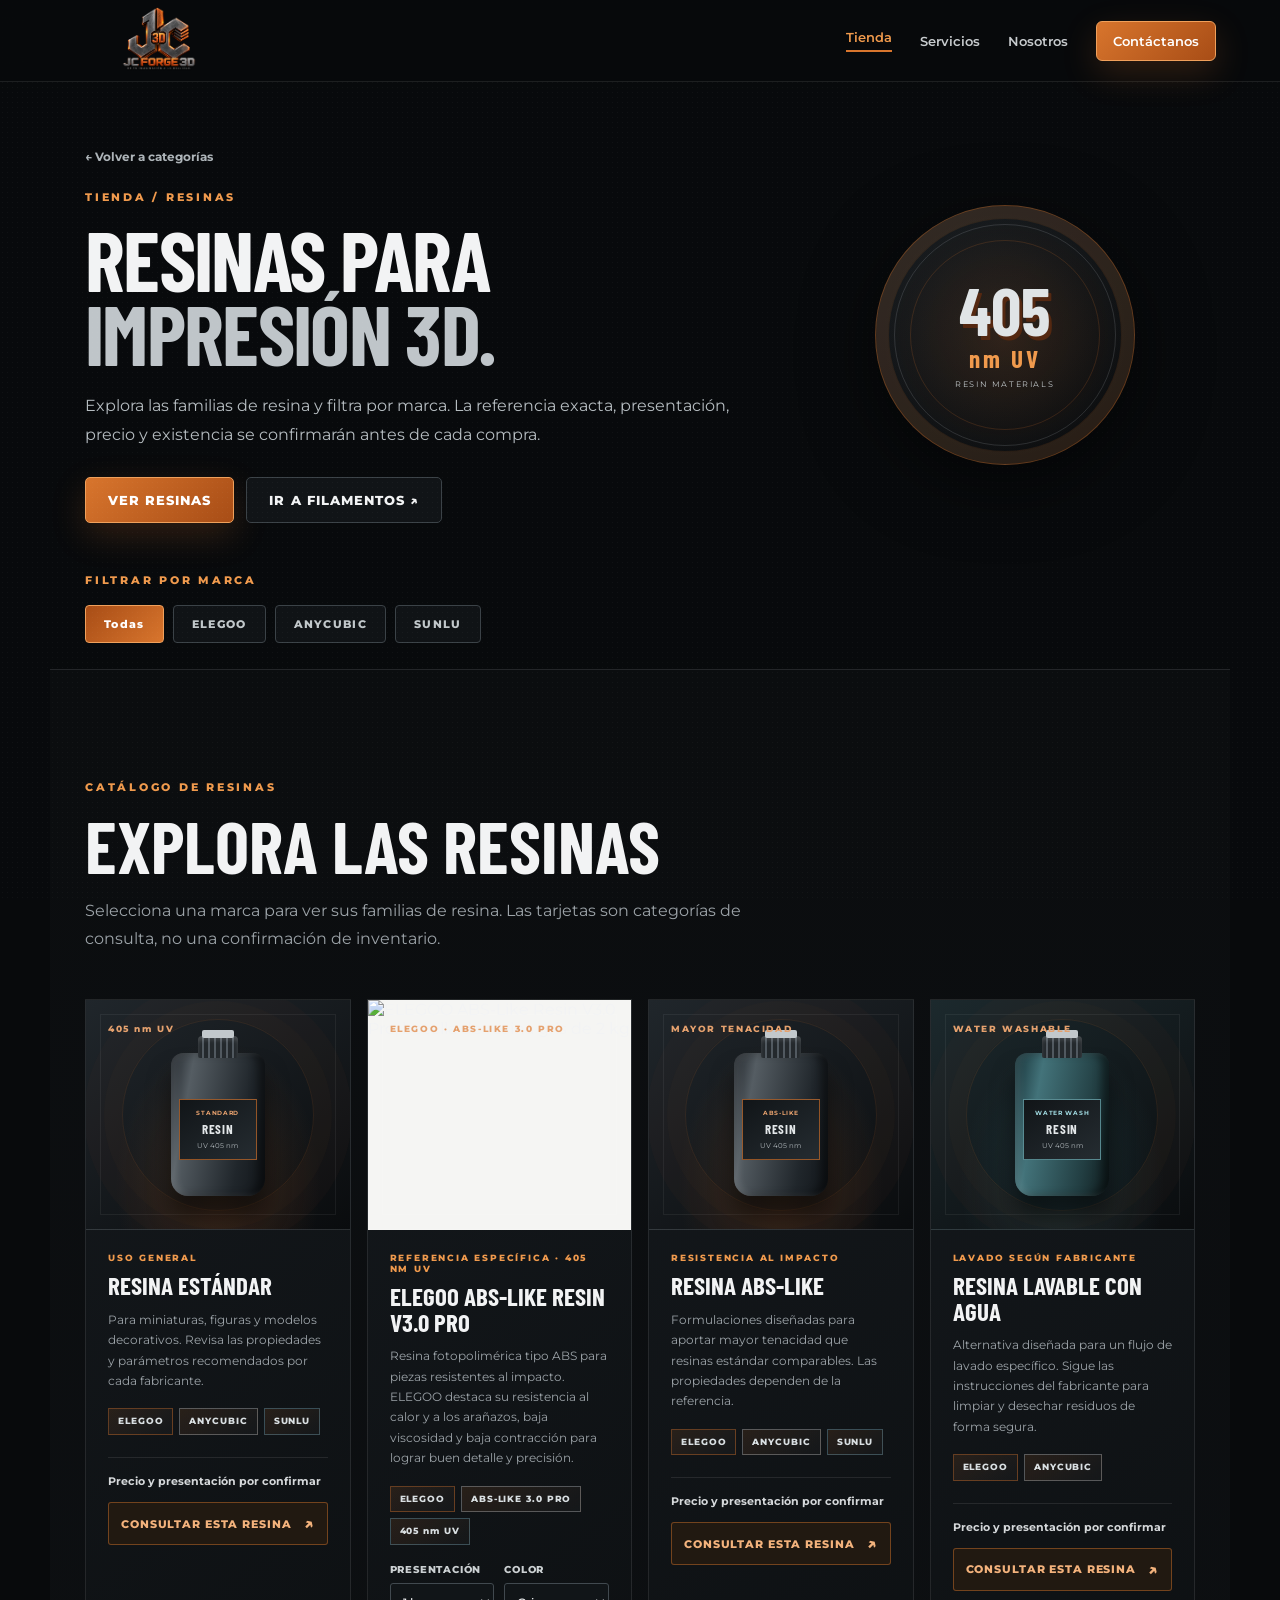
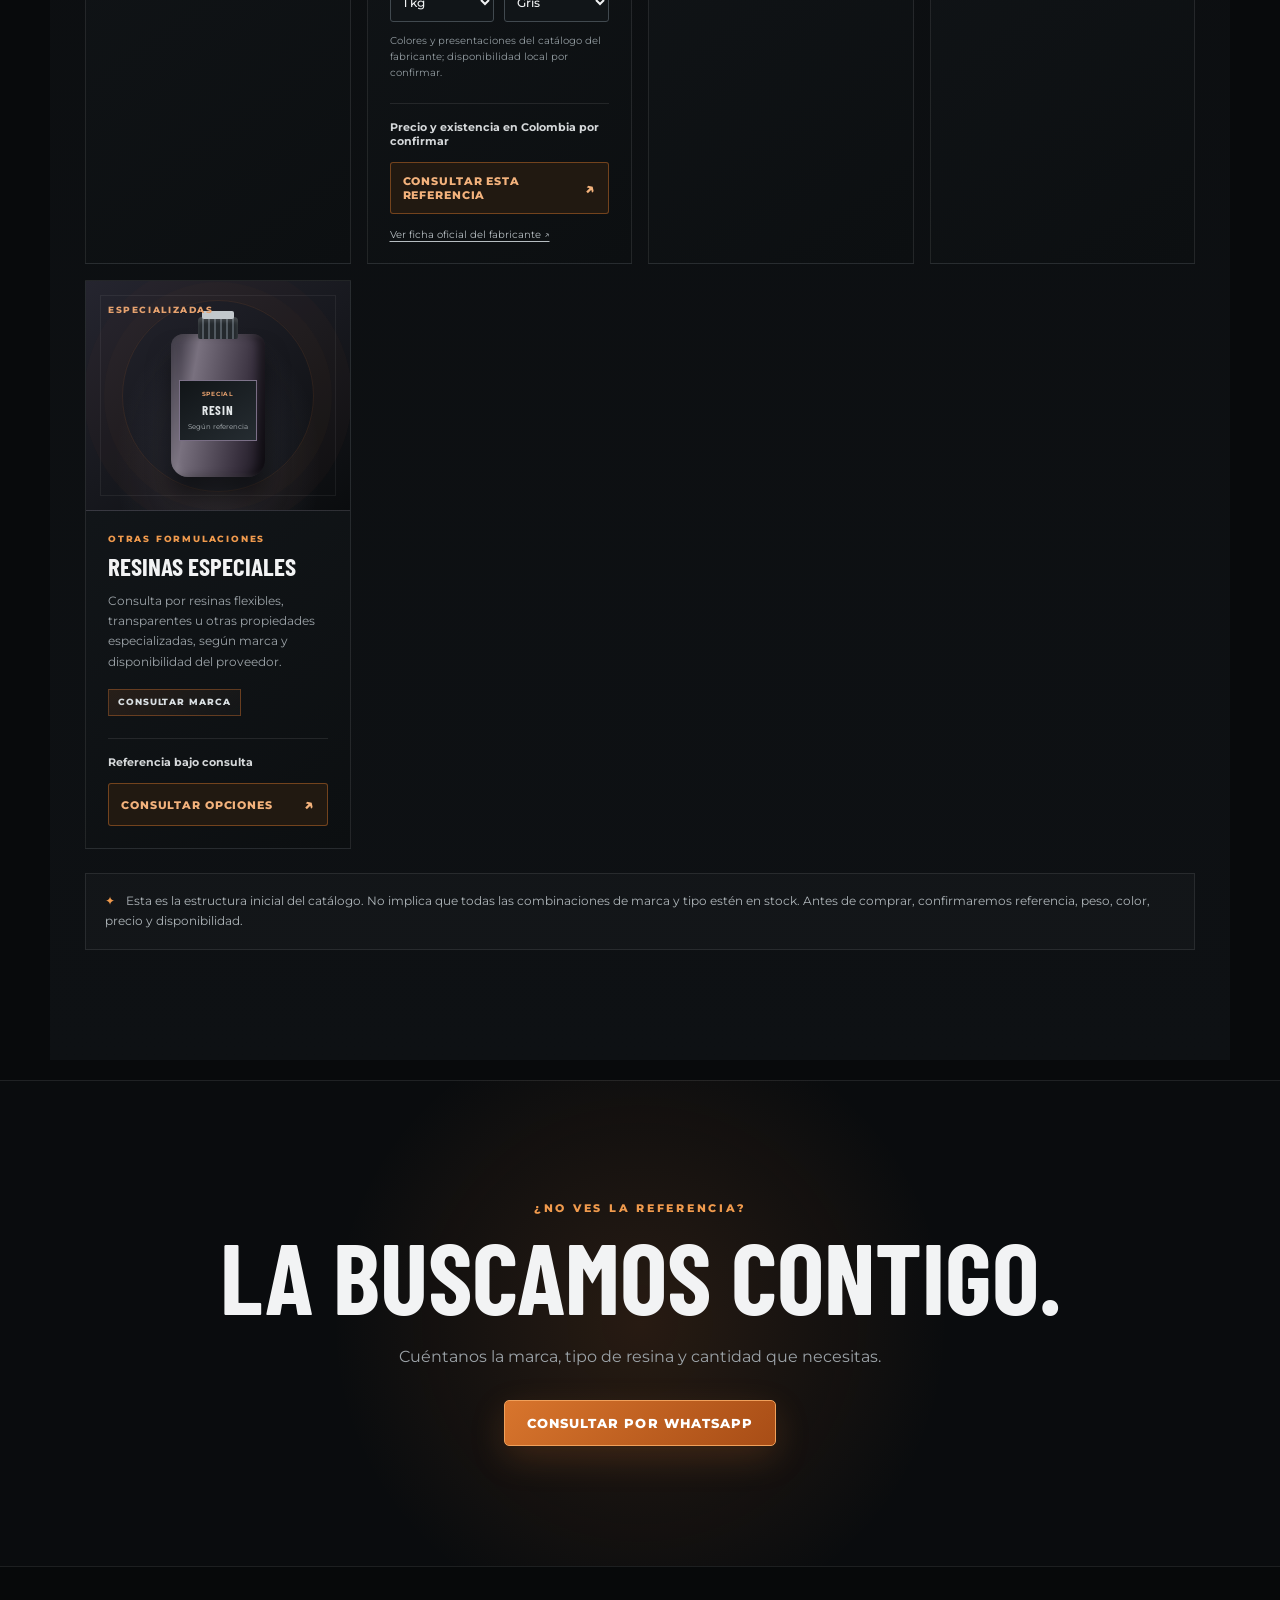
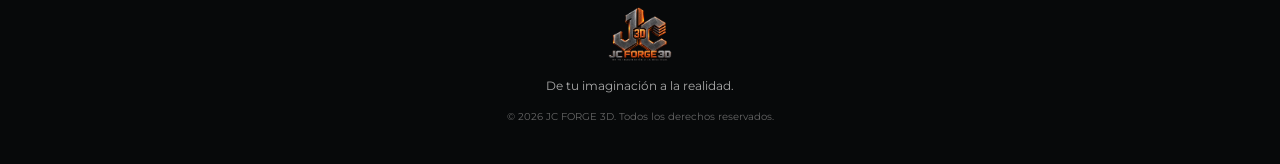
==== commit 4666c35b: "Add files via upload" ====
--- a/resinas.html
+++ b/resinas.html
@@ -45,6 +45,43 @@
           <div class="product-art supply-art resin-art"><span class="art-tag">405 nm UV</span><div class="supply-bottle"><i class="bottle-cap"></i><b class="bottle-label"><small>STANDARD</small><strong>RESIN</strong><em>UV 405 nm</em></b></div></div>
           <div class="product-info"><p class="product-category">USO GENERAL</p><h3>Resina estándar</h3><p>Para miniaturas, figuras y modelos decorativos. Revisa las propiedades y parámetros recomendados por cada fabricante.</p><div class="resin-brand-list"><span>ELEGOO</span><span>ANYCUBIC</span><span>SUNLU</span></div><div class="product-bottom"><span class="price-label">Precio y presentación por confirmar</span><a class="product-cta" href="index.html#contacto" data-product="Resina estándar UV 405 nm">Consultar esta resina <span>↗</span></a></div></div>
         </article>
+        <article class="product-card resin-product" data-brands="elegoo" data-title="ELEGOO ABS-Like Resin V3.0 Pro">
+          <div class="product-art resin-real-photo-art">
+            <span class="art-tag">ELEGOO · ABS-LIKE 3.0 PRO</span>
+            <img class="product-photo" src="https://uk.elegoo.com/cdn/shop/files/Grey_7d59427b-b5ad-45e9-a279-1521063ae833.jpg?v=1756798191" alt="ELEGOO ABS-Like Resin V3.0 Pro, botella de resina gris de 2 kg" loading="lazy">
+          </div>
+          <div class="product-info">
+            <p class="product-category">REFERENCIA ESPECÍFICA · 405 NM UV</p>
+            <h3>ELEGOO ABS-Like Resin V3.0 Pro</h3>
+            <p>Resina fotopolimérica tipo ABS para piezas resistentes al impacto. ELEGOO destaca su resistencia al calor y a los arañazos, baja viscosidad y baja contracción para lograr buen detalle y precisión.</p>
+            <div class="resin-brand-list"><span>ELEGOO</span><span>ABS-LIKE 3.0 PRO</span><span>405 nm UV</span></div>
+            <div class="product-options">
+              <label>Presentación
+                <select name="elegoo-abs-volume" data-product-volume>
+                  <option value="1 kg">1 kg</option>
+                  <option value="2 kg">2 kg</option>
+                </select>
+              </label>
+              <label>Color
+                <select name="elegoo-abs-color" data-product-color>
+                  <option value="Gris">Gris</option>
+                  <option value="Negro">Negro</option>
+                  <option value="Blanco">Blanco</option>
+                  <option value="Beige">Beige</option>
+                  <option value="Translúcido">Translúcido</option>
+                  <option value="Verde transparente">Verde transparente</option>
+                  <option value="Amarillo">Amarillo</option>
+                </select>
+              </label>
+            </div>
+            <p class="product-availability-note">Colores y presentaciones del catálogo del fabricante; disponibilidad local por confirmar.</p>
+            <div class="product-bottom">
+              <span class="price-label">Precio y existencia en Colombia por confirmar</span>
+              <a class="product-cta" href="index.html?producto=ELEGOO%20ABS-Like%20Resin%20V3.0%20Pro#contacto" data-product="ELEGOO ABS-Like Resin V3.0 Pro">Consultar esta referencia <span>↗</span></a>
+              <a class="manufacturer-link" href="https://eu.elegoo.com/es/products/elegoo-abs-like-resin-v-3-0-pro" target="_blank" rel="noopener">Ver ficha oficial del fabricante ↗</a>
+            </div>
+          </div>
+        </article>
         <article class="product-card resin-product" data-brands="elegoo anycubic sunlu" data-title="Resina ABS-like">
           <div class="product-art supply-art resin-art"><span class="art-tag">MAYOR TENACIDAD</span><div class="supply-bottle"><i class="bottle-cap"></i><b class="bottle-label"><small>ABS-LIKE</small><strong>RESIN</strong><em>UV 405 nm</em></b></div></div>
           <div class="product-info"><p class="product-category">RESISTENCIA AL IMPACTO</p><h3>Resina ABS-like</h3><p>Formulaciones diseñadas para aportar mayor tenacidad que resinas estándar comparables. Las propiedades dependen de la referencia.</p><div class="resin-brand-list"><span>ELEGOO</span><span>ANYCUBIC</span><span>SUNLU</span></div><div class="product-bottom"><span class="price-label">Precio y presentación por confirmar</span><a class="product-cta" href="index.html#contacto" data-product="Resina ABS-like para impresión 3D">Consultar esta resina <span>↗</span></a></div></div>
--- a/styles.css
+++ b/styles.css
@@ -202,3 +202,16 @@
 
 @media(max-width:850px){.category-grid{grid-template-columns:repeat(2,minmax(0,1fr))}.category-hero{grid-template-columns:1fr;min-height:auto;padding-top:45px;text-align:center}.category-hero>div:first-child{order:2}.category-hero-badge{order:1;width:190px}.category-hero .lead{margin-left:auto;margin-right:auto}.category-quick-links{justify-content:center}.brand-filter-section{padding-left:25px;padding-right:25px}}
 @media(max-width:520px){.category-grid{grid-template-columns:1fr}.category-art{height:210px}.category-hero{padding-left:20px;padding-right:20px}.category-hero h1{font-size:54px}.brand-filter-section{padding-left:20px;padding-right:20px}.filter-buttons{display:grid;grid-template-columns:1fr 1fr}.filter-button{padding:12px 8px}.category-content{padding:21px}}
+
+
+/* Ficha específica: ELEGOO ABS-Like Resin V3.0 Pro */
+.resin-real-photo-art{background:#f5f5f3}
+.resin-real-photo-art:before{content:none}
+.product-photo{display:block;width:100%;height:100%;object-fit:contain;object-position:center;background:#f5f5f3}
+.product-options{display:grid;grid-template-columns:1fr 1fr;gap:10px;margin-top:18px}
+.product-options label{display:flex;flex-direction:column;gap:7px;color:#cbd0d2;font-size:10px;font-weight:800;letter-spacing:.08em;text-transform:uppercase}
+.product-options select{width:100%;min-width:0;padding:10px 8px;border:1px solid #41494f;border-radius:3px;background:#111518;color:#f0f2f3;font:500 12px Montserrat,Arial,sans-serif;letter-spacing:0;text-transform:none;outline-offset:2px}
+.product-availability-note{font-size:10px!important;min-height:auto!important;margin-top:11px!important;color:#929ba0!important;line-height:1.6!important}
+.manufacturer-link{font-size:10px;color:#b6bdc1;text-decoration:underline;text-underline-offset:3px}
+.manufacturer-link:hover{color:var(--copper2)}
+@media(max-width:520px){.product-options{grid-template-columns:1fr 1fr}}
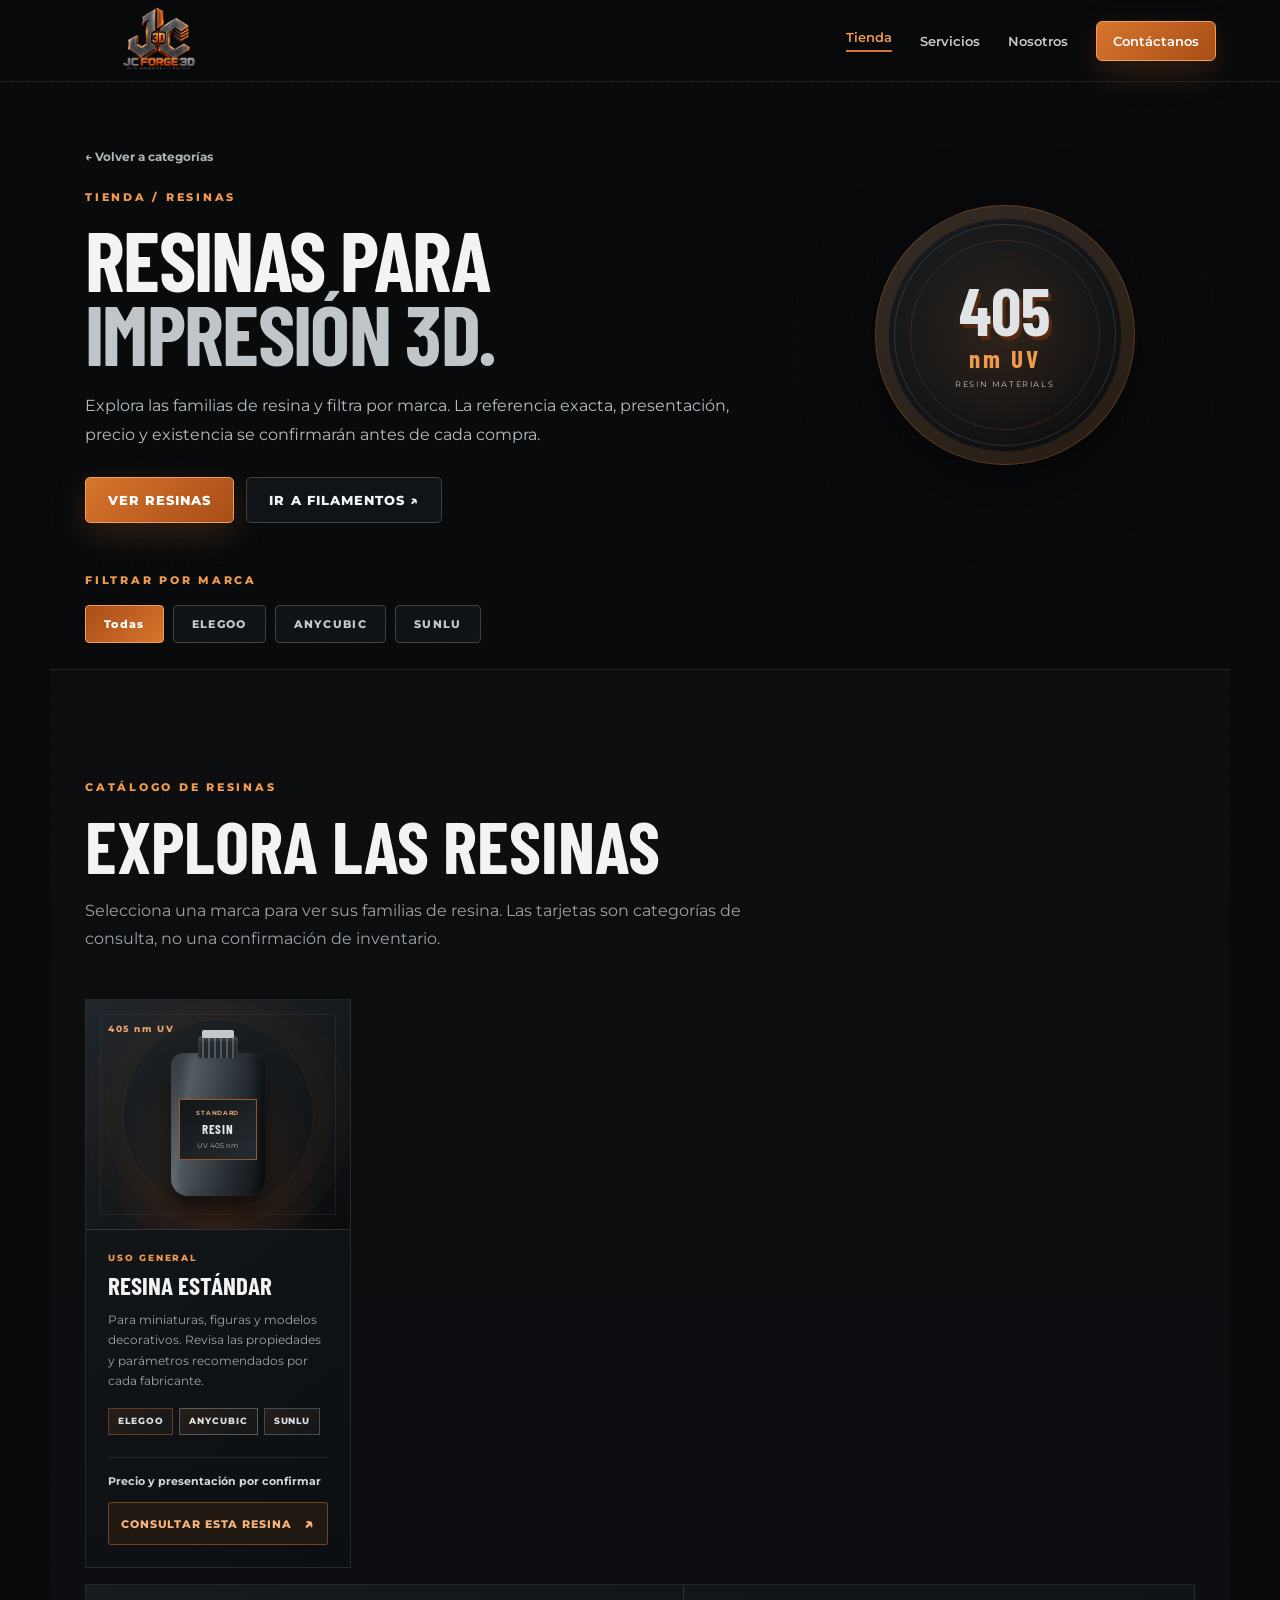
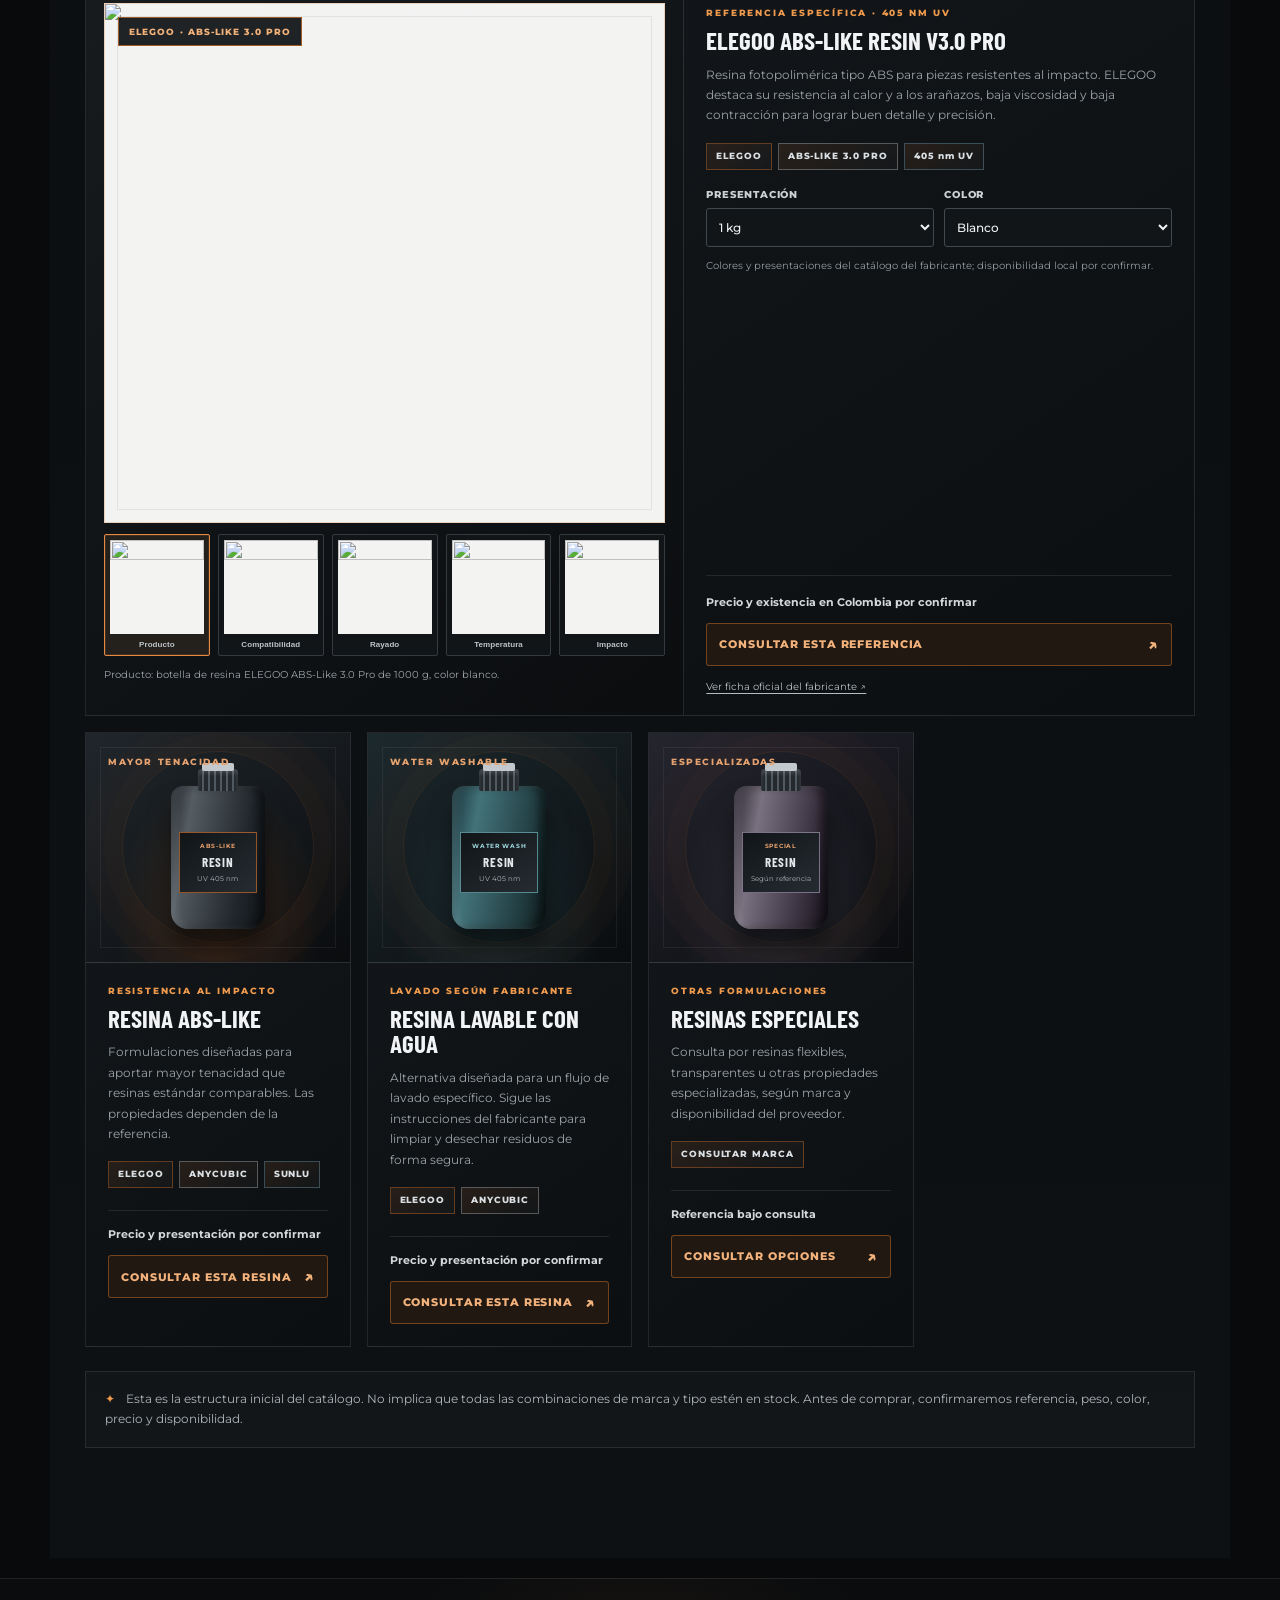
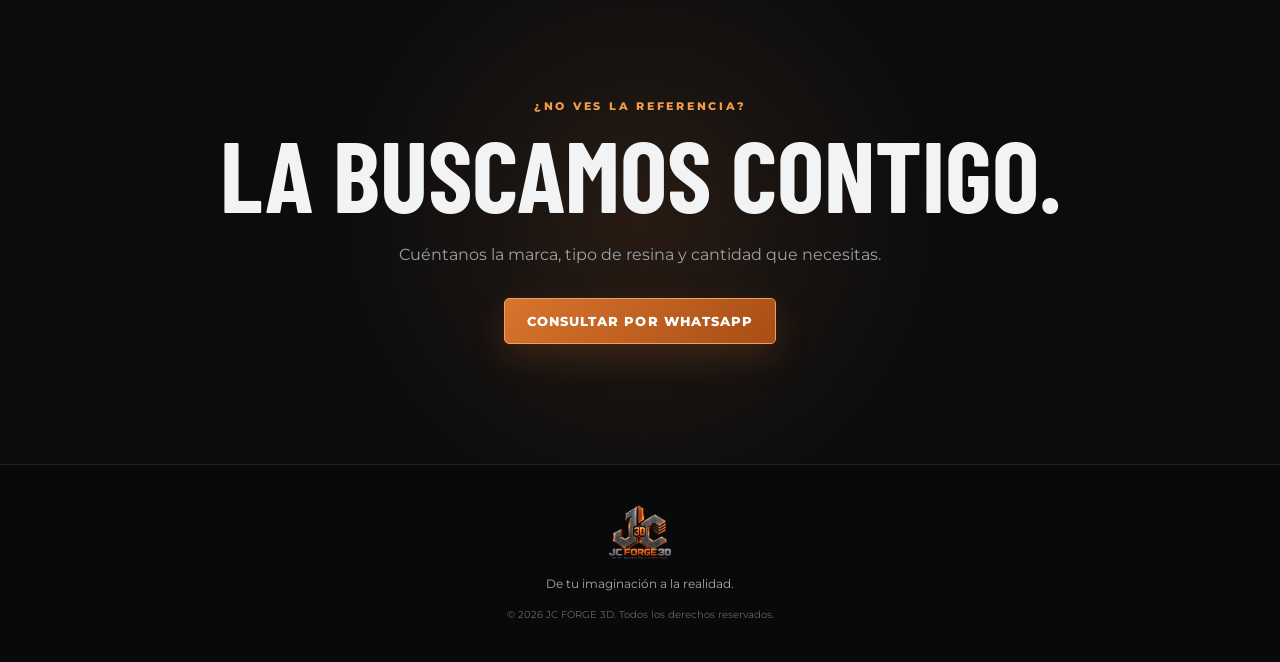
==== commit 2375b265: "Add files via upload" ====
--- a/resinas.html
+++ b/resinas.html
@@ -45,12 +45,32 @@
           <div class="product-art supply-art resin-art"><span class="art-tag">405 nm UV</span><div class="supply-bottle"><i class="bottle-cap"></i><b class="bottle-label"><small>STANDARD</small><strong>RESIN</strong><em>UV 405 nm</em></b></div></div>
           <div class="product-info"><p class="product-category">USO GENERAL</p><h3>Resina estándar</h3><p>Para miniaturas, figuras y modelos decorativos. Revisa las propiedades y parámetros recomendados por cada fabricante.</p><div class="resin-brand-list"><span>ELEGOO</span><span>ANYCUBIC</span><span>SUNLU</span></div><div class="product-bottom"><span class="price-label">Precio y presentación por confirmar</span><a class="product-cta" href="index.html#contacto" data-product="Resina estándar UV 405 nm">Consultar esta resina <span>↗</span></a></div></div>
         </article>
-        <article class="product-card resin-product" data-brands="elegoo" data-title="ELEGOO ABS-Like Resin V3.0 Pro">
-          <div class="product-art resin-real-photo-art">
-            <span class="art-tag">ELEGOO · ABS-LIKE 3.0 PRO</span>
-            <img class="product-photo" src="https://uk.elegoo.com/cdn/shop/files/Grey_7d59427b-b5ad-45e9-a279-1521063ae833.jpg?v=1756798191" alt="ELEGOO ABS-Like Resin V3.0 Pro, botella de resina gris de 2 kg" loading="lazy">
+        <article class="product-card resin-product elegoo-featured-card" data-brands="elegoo" data-title="ELEGOO ABS-Like Resin V3.0 Pro">
+          <div class="elegoo-product-media">
+            <div class="elegoo-gallery-main">
+              <span class="elegoo-gallery-badge">ELEGOO · ABS-LIKE 3.0 PRO</span>
+              <img id="elegoo-gallery-main-image" class="product-photo" src="assets/elegoo-abs-like-3-pro-white-product.jpg" alt="Botella ELEGOO ABS-Like Resin 3.0 Pro de 1000 g en color blanco junto a una figura impresa" fetchpriority="high">
+            </div>
+            <div class="elegoo-gallery-thumbnails" role="group" aria-label="Imágenes del producto ELEGOO ABS-Like Resin V3.0 Pro">
+              <button class="elegoo-gallery-thumb is-active" type="button" data-gallery-src="assets/elegoo-abs-like-3-pro-white-product.jpg" data-gallery-alt="Botella ELEGOO ABS-Like Resin 3.0 Pro de 1000 g en color blanco junto a una figura impresa" data-gallery-caption="Producto: botella de resina ELEGOO ABS-Like 3.0 Pro de 1000 g, color blanco." aria-pressed="true">
+                <img src="assets/elegoo-abs-like-3-pro-white-product.jpg" alt="" loading="lazy"><span>Producto</span>
+              </button>
+              <button class="elegoo-gallery-thumb" type="button" data-gallery-src="assets/elegoo-abs-like-3-pro-compatibility.jpg" data-gallery-alt="Imagen promocional con impresoras LCD/MSLA ELEGOO y botellas de resina" data-gallery-caption="Compatibilidad: comprueba el modelo de impresora y los parámetros recomendados antes de imprimir." aria-pressed="false">
+                <img src="assets/elegoo-abs-like-3-pro-compatibility.jpg" alt="" loading="lazy"><span>Compatibilidad</span>
+              </button>
+              <button class="elegoo-gallery-thumb" type="button" data-gallery-src="assets/elegoo-abs-like-3-pro-scratch-resistance.jpg" data-gallery-alt="Gráfico comparativo de resistencia al rayado de ELEGOO ABS-Like 3.0 Pro" data-gallery-caption="Resistencia al rayado: material gráfico promocional suministrado para esta referencia." aria-pressed="false">
+                <img src="assets/elegoo-abs-like-3-pro-scratch-resistance.jpg" alt="" loading="lazy"><span>Rayado</span>
+              </button>
+              <button class="elegoo-gallery-thumb" type="button" data-gallery-src="assets/elegoo-abs-like-3-pro-thermal-resistance.jpg" data-gallery-alt="Gráfico promocional sobre la temperatura de deflexión térmica de ELEGOO ABS-Like 3.0 Pro" data-gallery-caption="Resistencia térmica: consulta la ficha técnica del fabricante para las condiciones de ensayo." aria-pressed="false">
+                <img src="assets/elegoo-abs-like-3-pro-thermal-resistance.jpg" alt="" loading="lazy"><span>Temperatura</span>
+              </button>
+              <button class="elegoo-gallery-thumb" type="button" data-gallery-src="assets/elegoo-abs-like-3-pro-impact-resistance.jpg" data-gallery-alt="Gráfico promocional de dureza y tenacidad de ELEGOO ABS-Like 3.0 Pro" data-gallery-caption="Tenacidad: ilustración promocional del fabricante sobre resistencia al impacto y perforación." aria-pressed="false">
+                <img src="assets/elegoo-abs-like-3-pro-impact-resistance.jpg" alt="" loading="lazy"><span>Impacto</span>
+              </button>
+            </div>
+            <p class="elegoo-gallery-caption" id="elegoo-gallery-caption" aria-live="polite">Producto: botella de resina ELEGOO ABS-Like 3.0 Pro de 1000 g, color blanco.</p>
           </div>
-          <div class="product-info">
+          <div class="product-info elegoo-featured-info">
             <p class="product-category">REFERENCIA ESPECÍFICA · 405 NM UV</p>
             <h3>ELEGOO ABS-Like Resin V3.0 Pro</h3>
             <p>Resina fotopolimérica tipo ABS para piezas resistentes al impacto. ELEGOO destaca su resistencia al calor y a los arañazos, baja viscosidad y baja contracción para lograr buen detalle y precisión.</p>
@@ -64,9 +84,9 @@
               </label>
               <label>Color
                 <select name="elegoo-abs-color" data-product-color>
+                  <option value="Blanco" selected>Blanco</option>
                   <option value="Gris">Gris</option>
                   <option value="Negro">Negro</option>
-                  <option value="Blanco">Blanco</option>
                   <option value="Beige">Beige</option>
                   <option value="Translúcido">Translúcido</option>
                   <option value="Verde transparente">Verde transparente</option>
--- a/styles.css
+++ b/styles.css
@@ -215,3 +215,23 @@
 .manufacturer-link{font-size:10px;color:#b6bdc1;text-decoration:underline;text-underline-offset:3px}
 .manufacturer-link:hover{color:var(--copper2)}
 @media(max-width:520px){.product-options{grid-template-columns:1fr 1fr}}
+
+/* Galería fotográfica de la referencia ELEGOO ABS-Like Resin V3.0 Pro */
+.elegoo-featured-card{grid-column:1/-1;display:grid;grid-template-columns:minmax(0,1.08fr) minmax(0,.92fr);align-items:stretch}
+.elegoo-product-media{min-width:0;padding:18px;display:flex;flex-direction:column;gap:11px;background:linear-gradient(145deg,#171b1e,#0b0d0f);border-right:1px solid var(--line)}
+.elegoo-gallery-main{position:relative;width:100%;aspect-ratio:1/1;max-height:520px;min-height:280px;overflow:hidden;border:1px solid rgba(216,117,45,.28);background:#f3f3f1;display:flex;align-items:center;justify-content:center}
+.elegoo-gallery-main:after{content:"";position:absolute;inset:12px;border:1px solid rgba(27,32,35,.08);pointer-events:none}
+.elegoo-gallery-main .product-photo{display:block;width:100%;height:100%;object-fit:contain;object-position:center;background:#f3f3f1;transition:opacity .16s ease}
+.elegoo-gallery-badge{position:absolute;z-index:2;top:13px;left:13px;max-width:calc(100% - 26px);padding:8px 10px;border:1px solid rgba(216,117,45,.7);background:rgba(12,15,17,.91);color:#f2b27a;font-size:9px;font-weight:800;letter-spacing:.12em}
+.elegoo-gallery-thumbnails{display:grid;grid-template-columns:repeat(5,minmax(0,1fr));gap:8px}
+.elegoo-gallery-thumb{appearance:none;min-width:0;padding:5px;background:#111518;border:1px solid #343b40;border-radius:2px;color:#bfc5c9;cursor:pointer;text-align:center;transition:border-color .15s ease,background .15s ease,transform .15s ease}
+.elegoo-gallery-thumb:hover{border-color:#9e5b2c;transform:translateY(-2px)}
+.elegoo-gallery-thumb.is-active{border-color:#e58a43;background:#24201c;box-shadow:inset 0 0 0 1px rgba(216,117,45,.16)}
+.elegoo-gallery-thumb img{display:block;width:100%;aspect-ratio:1/1;object-fit:cover;background:#f3f3f1;margin-bottom:6px}
+.elegoo-gallery-thumb span{display:block;overflow-wrap:anywhere;font-size:8px;line-height:1.25;font-weight:800;letter-spacing:.01em}
+.elegoo-gallery-caption{min-height:30px;margin:0;color:#9ca5aa;font-size:10px;line-height:1.55}
+.elegoo-featured-info{display:flex;flex-direction:column;align-items:stretch;justify-content:flex-start}
+.elegoo-featured-info .product-bottom{margin-top:auto;padding-top:19px}
+.elegoo-featured-info>p:not(.product-category){min-height:auto}
+@media(max-width:850px){.elegoo-featured-card{grid-template-columns:minmax(0,1fr) minmax(0,1fr)}.elegoo-product-media{padding:13px}.elegoo-gallery-thumbnails{gap:5px}.elegoo-gallery-thumb{padding:4px}.elegoo-gallery-thumb span{font-size:7px}}
+@media(max-width:640px){.elegoo-featured-card{grid-template-columns:1fr}.elegoo-product-media{border-right:0;border-bottom:1px solid var(--line);padding:12px}.elegoo-gallery-main{max-height:none;min-height:0}.elegoo-gallery-thumbnails{gap:6px}.elegoo-gallery-thumb span{font-size:8px}.elegoo-featured-info{padding:20px}}
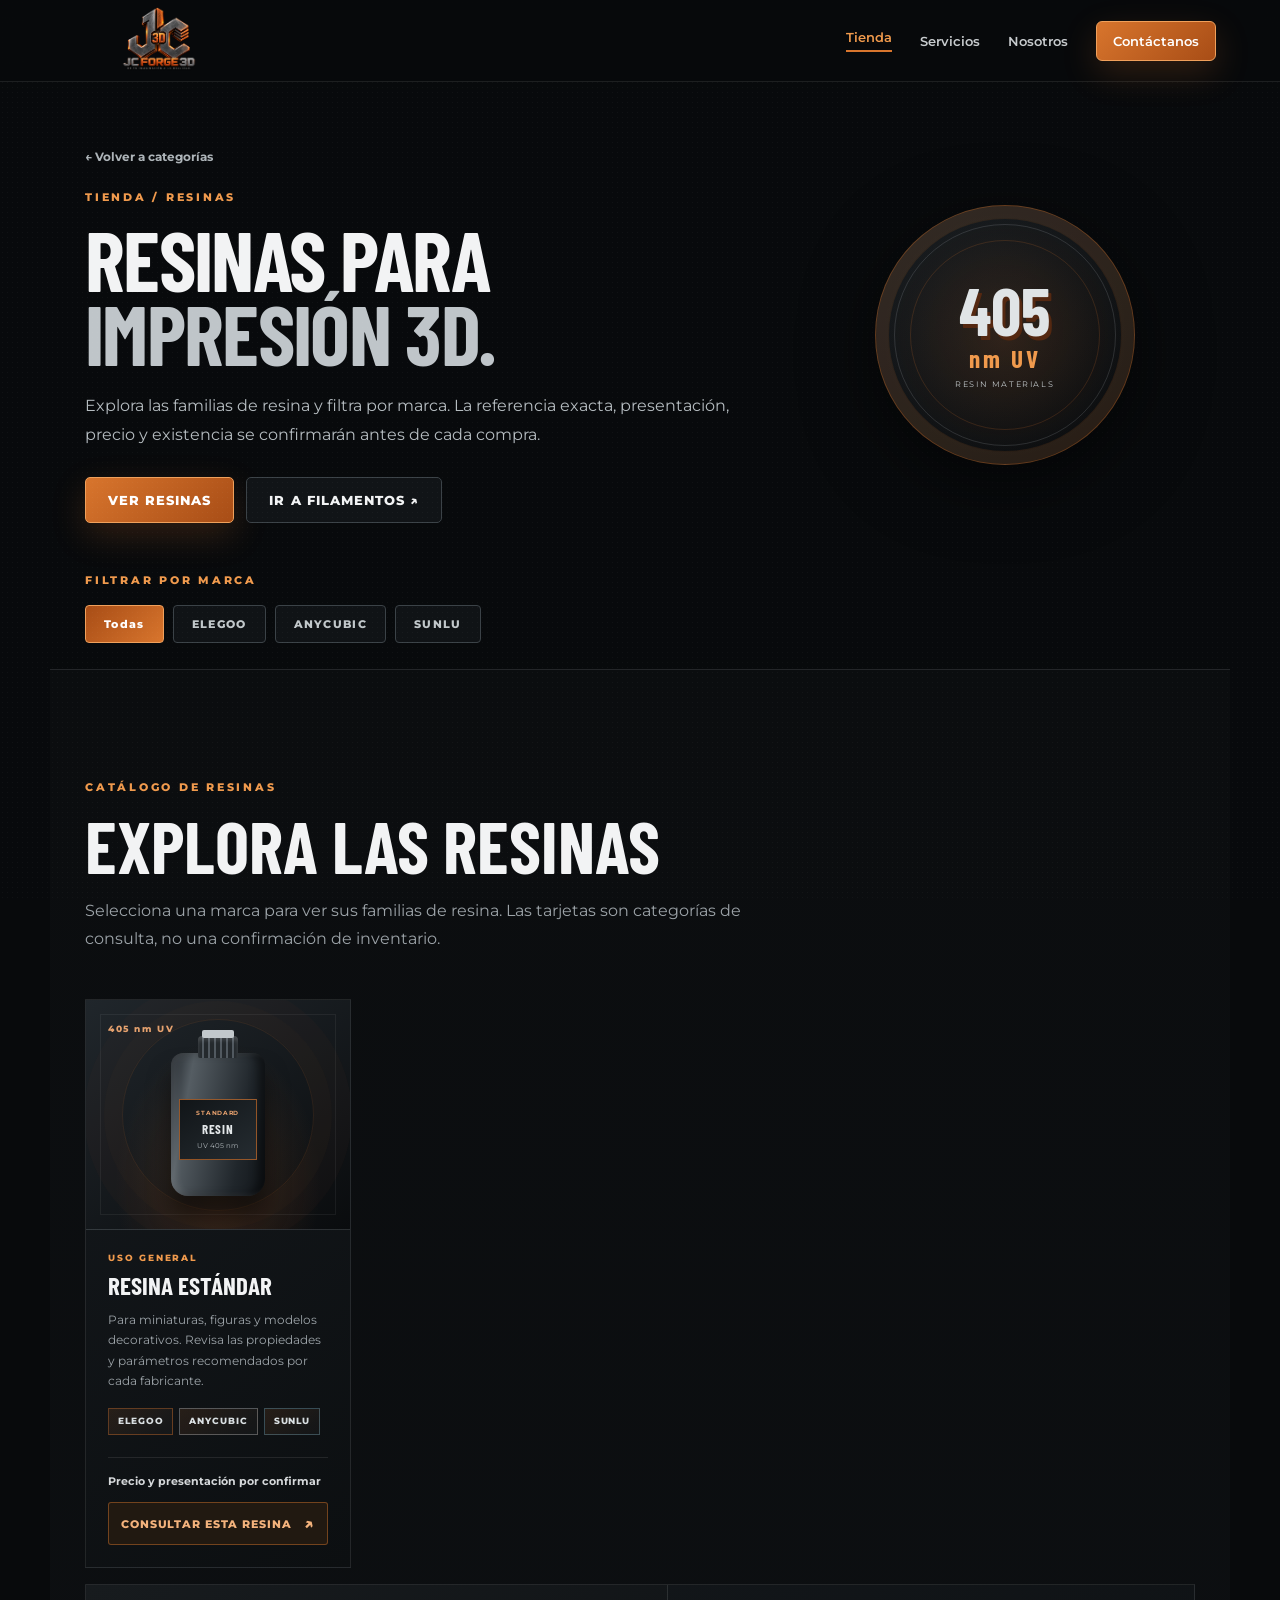
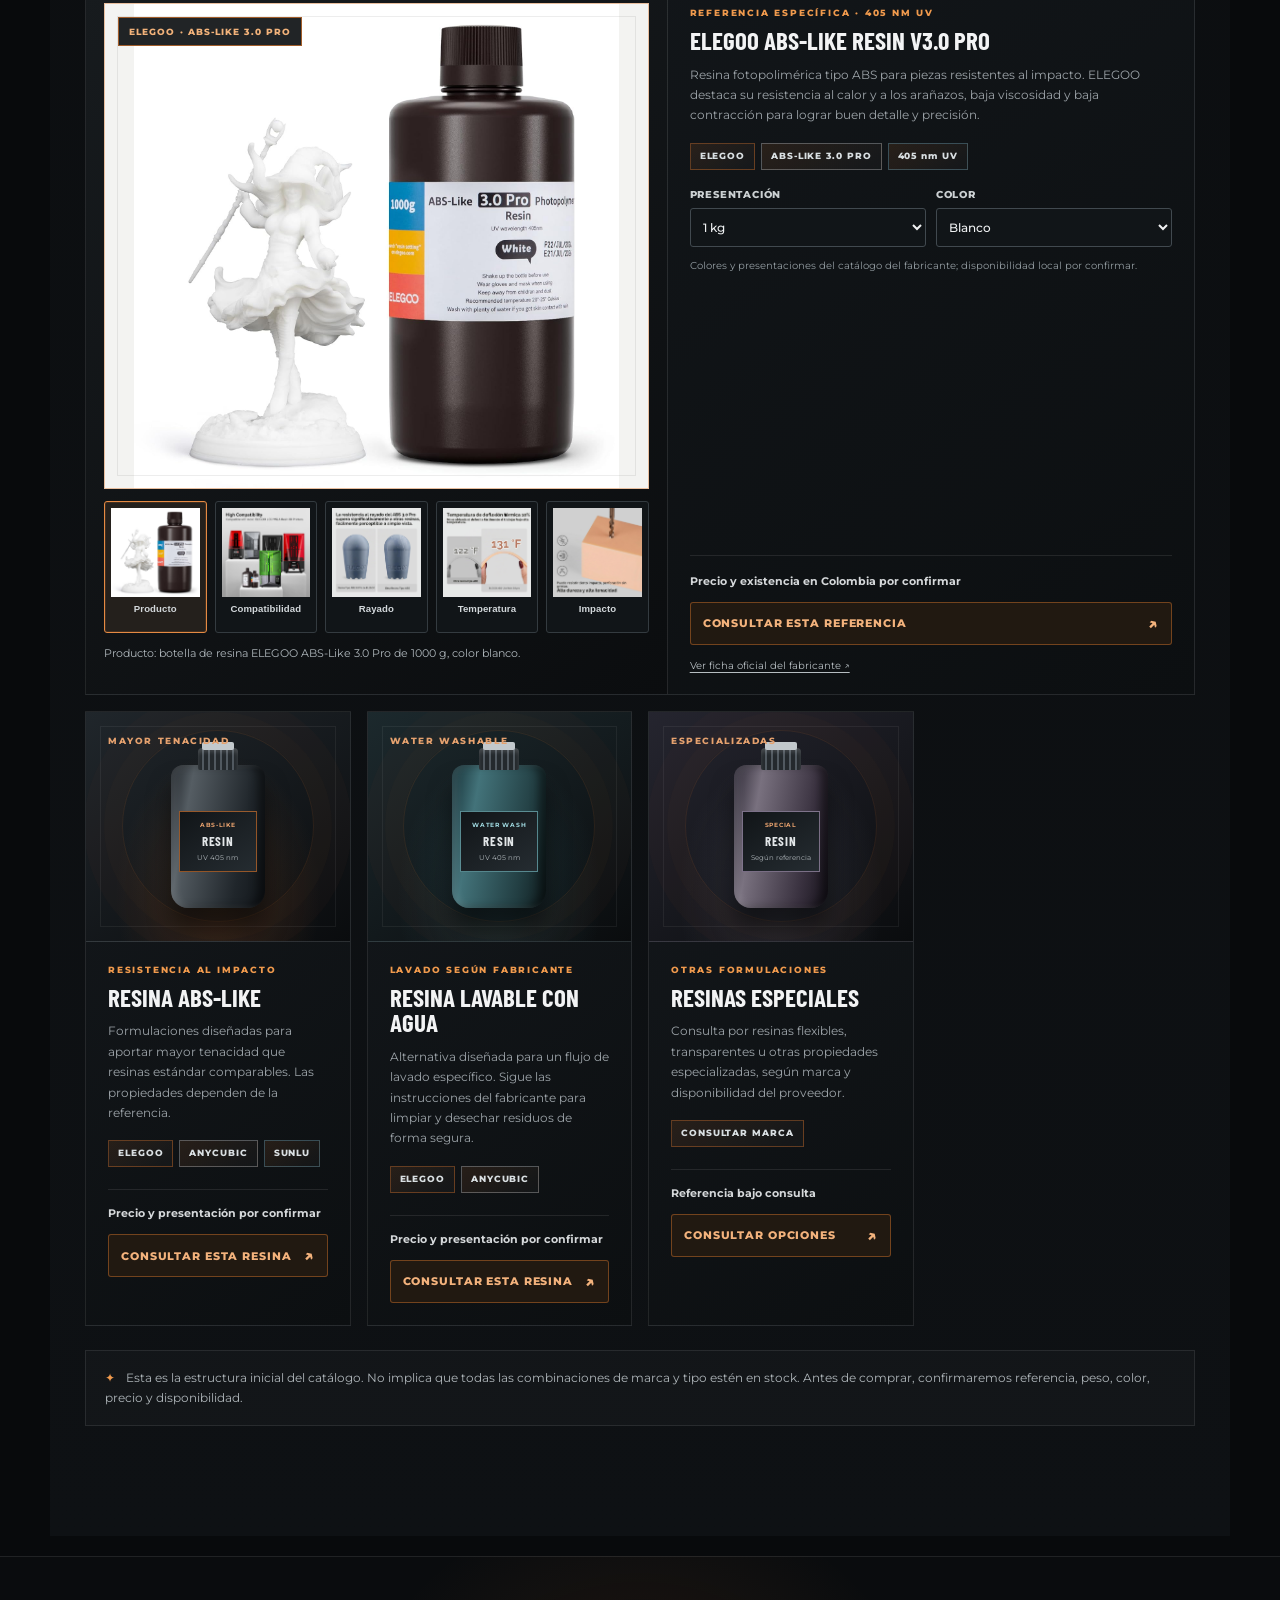
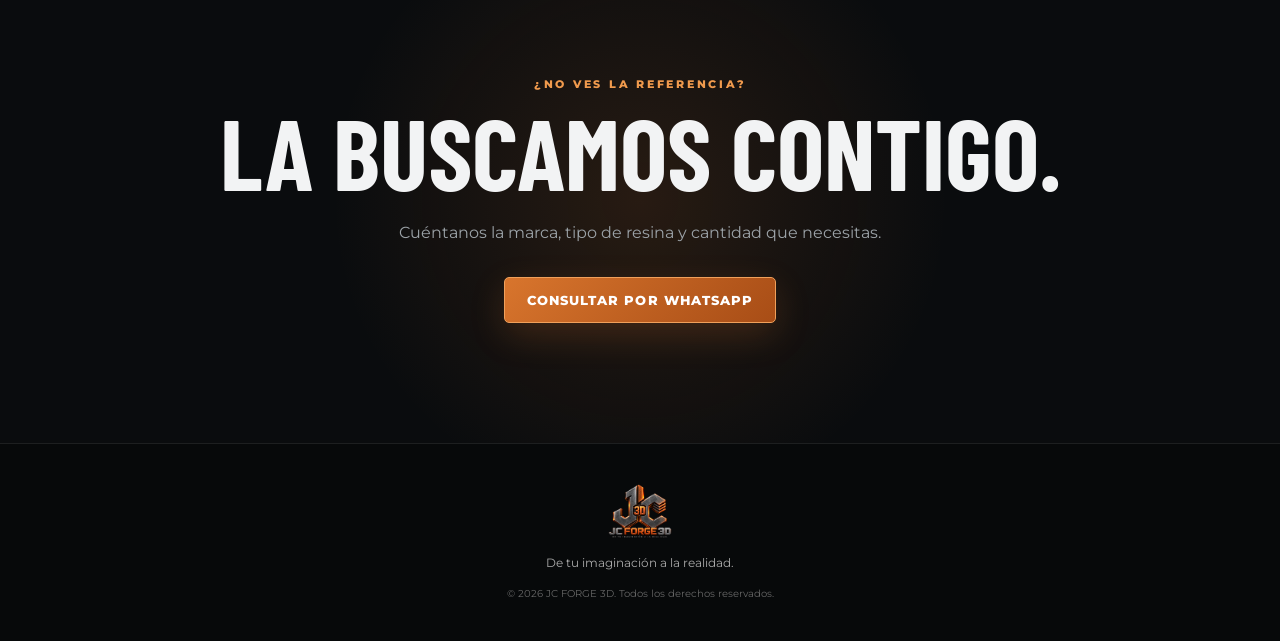
==== commit 62e3482a: "Add files via upload" ====
--- a/resinas.html
+++ b/resinas.html
@@ -6,7 +6,7 @@
   <meta name="description" content="Catálogo de resinas para impresión 3D de JC FORGE 3D. Explora marcas como ELEGOO, ANYCUBIC y SUNLU.">
   <meta name="theme-color" content="#0b0d0f">
   <title>Resinas para impresión 3D | JC FORGE 3D</title>
-  <link rel="icon" href="assets/logo.png"><link rel="stylesheet" href="styles.css">
+  <link rel="icon" href="assets/logo.png"><link rel="stylesheet" href="styles.css?v=12">
 </head>
 <body>
   <header class="nav">
@@ -49,23 +49,23 @@
           <div class="elegoo-product-media">
             <div class="elegoo-gallery-main">
               <span class="elegoo-gallery-badge">ELEGOO · ABS-LIKE 3.0 PRO</span>
-              <img id="elegoo-gallery-main-image" class="product-photo" src="assets/elegoo-abs-like-3-pro-white-product.jpg" alt="Botella ELEGOO ABS-Like Resin 3.0 Pro de 1000 g en color blanco junto a una figura impresa" fetchpriority="high">
+              <img id="elegoo-gallery-main-image" class="product-photo" src="[data-uri]" alt="Botella ELEGOO ABS-Like Resin 3.0 Pro de 1000 g en color blanco junto a una figura impresa" fetchpriority="high">
             </div>
             <div class="elegoo-gallery-thumbnails" role="group" aria-label="Imágenes del producto ELEGOO ABS-Like Resin V3.0 Pro">
-              <button class="elegoo-gallery-thumb is-active" type="button" data-gallery-src="assets/elegoo-abs-like-3-pro-white-product.jpg" data-gallery-alt="Botella ELEGOO ABS-Like Resin 3.0 Pro de 1000 g en color blanco junto a una figura impresa" data-gallery-caption="Producto: botella de resina ELEGOO ABS-Like 3.0 Pro de 1000 g, color blanco." aria-pressed="true">
-                <img src="assets/elegoo-abs-like-3-pro-white-product.jpg" alt="" loading="lazy"><span>Producto</span>
+              <button class="elegoo-gallery-thumb is-active" type="button" data-gallery-alt="Botella ELEGOO ABS-Like Resin 3.0 Pro de 1000 g en color blanco junto a una figura impresa" data-gallery-caption="Producto: botella de resina ELEGOO ABS-Like 3.0 Pro de 1000 g, color blanco." aria-pressed="true">
+                <img src="[data-uri]" alt="" loading="lazy"><span>Producto</span>
               </button>
-              <button class="elegoo-gallery-thumb" type="button" data-gallery-src="assets/elegoo-abs-like-3-pro-compatibility.jpg" data-gallery-alt="Imagen promocional con impresoras LCD/MSLA ELEGOO y botellas de resina" data-gallery-caption="Compatibilidad: comprueba el modelo de impresora y los parámetros recomendados antes de imprimir." aria-pressed="false">
-                <img src="assets/elegoo-abs-like-3-pro-compatibility.jpg" alt="" loading="lazy"><span>Compatibilidad</span>
+              <button class="elegoo-gallery-thumb" type="button" data-gallery-alt="Imagen promocional con impresoras LCD/MSLA ELEGOO y botellas de resina" data-gallery-caption="Compatibilidad: comprueba el modelo de impresora y los parámetros recomendados antes de imprimir." aria-pressed="false">
+                <img src="[data-uri]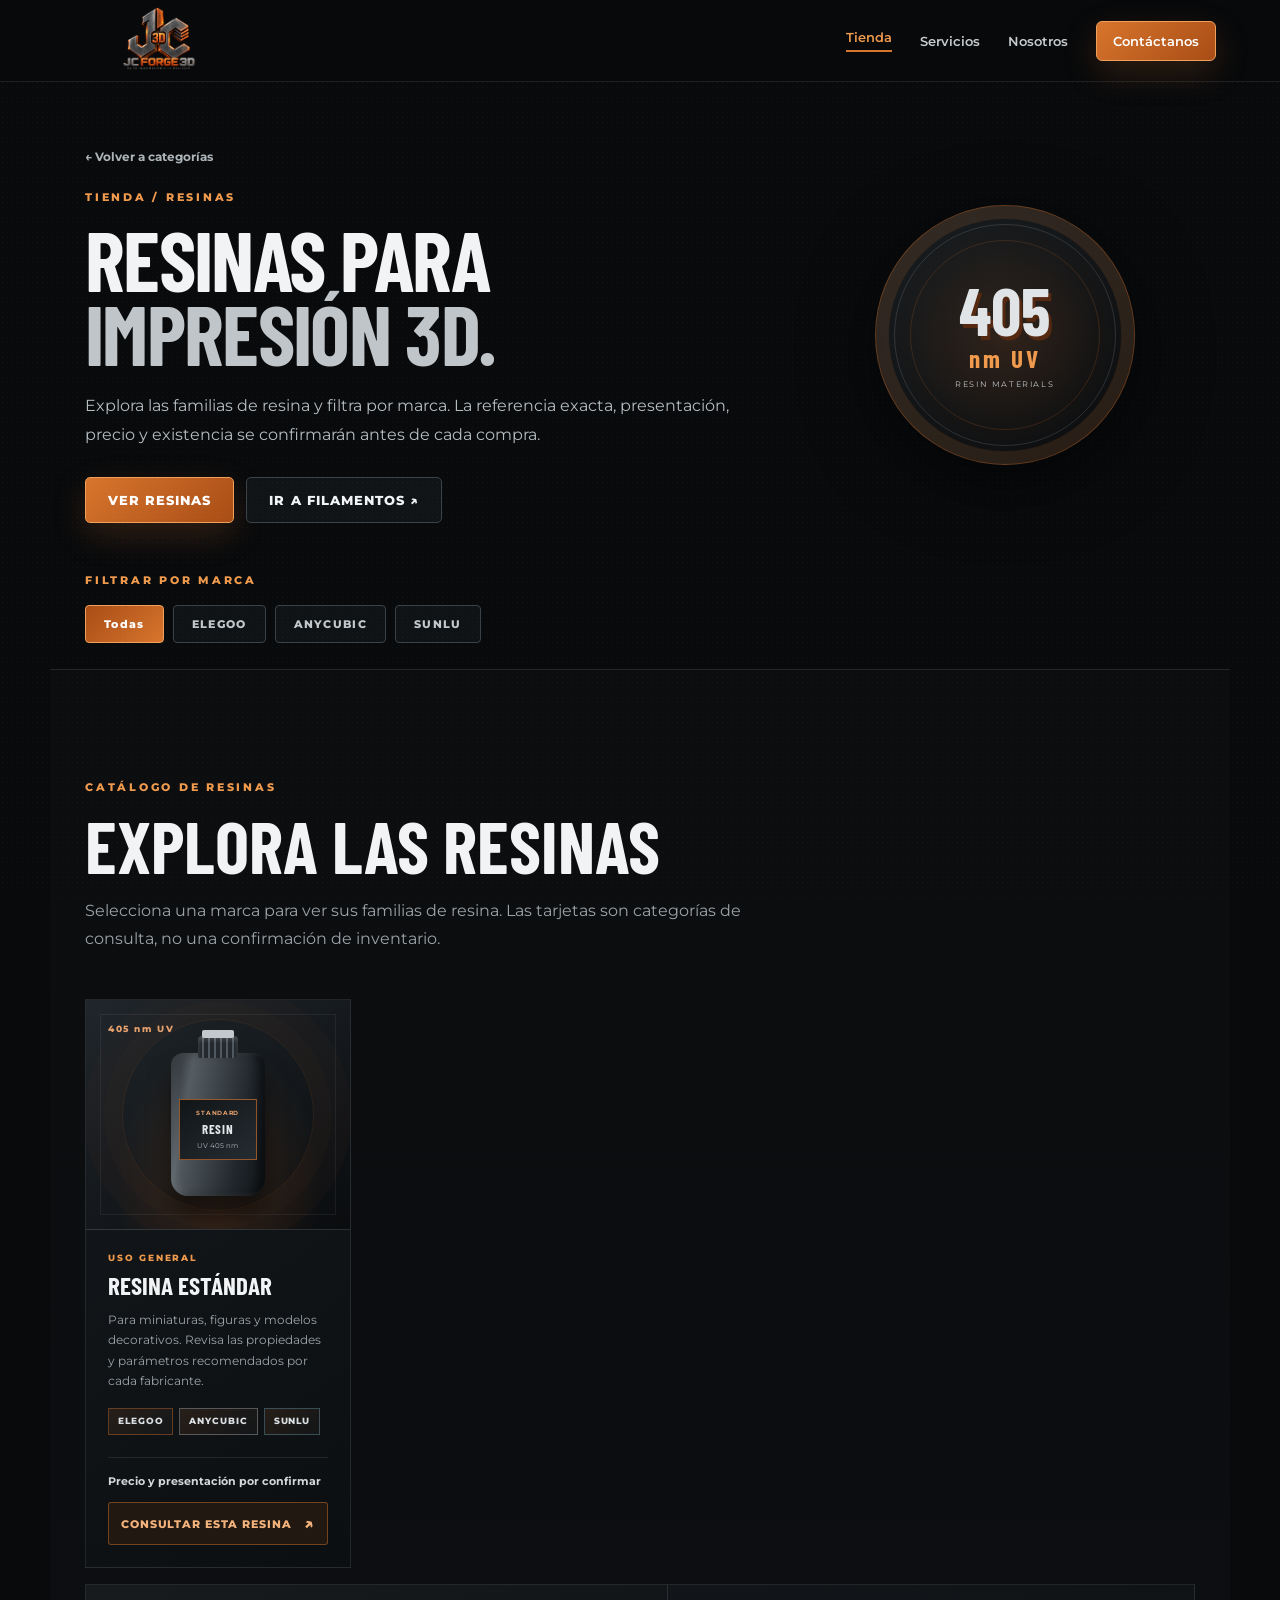
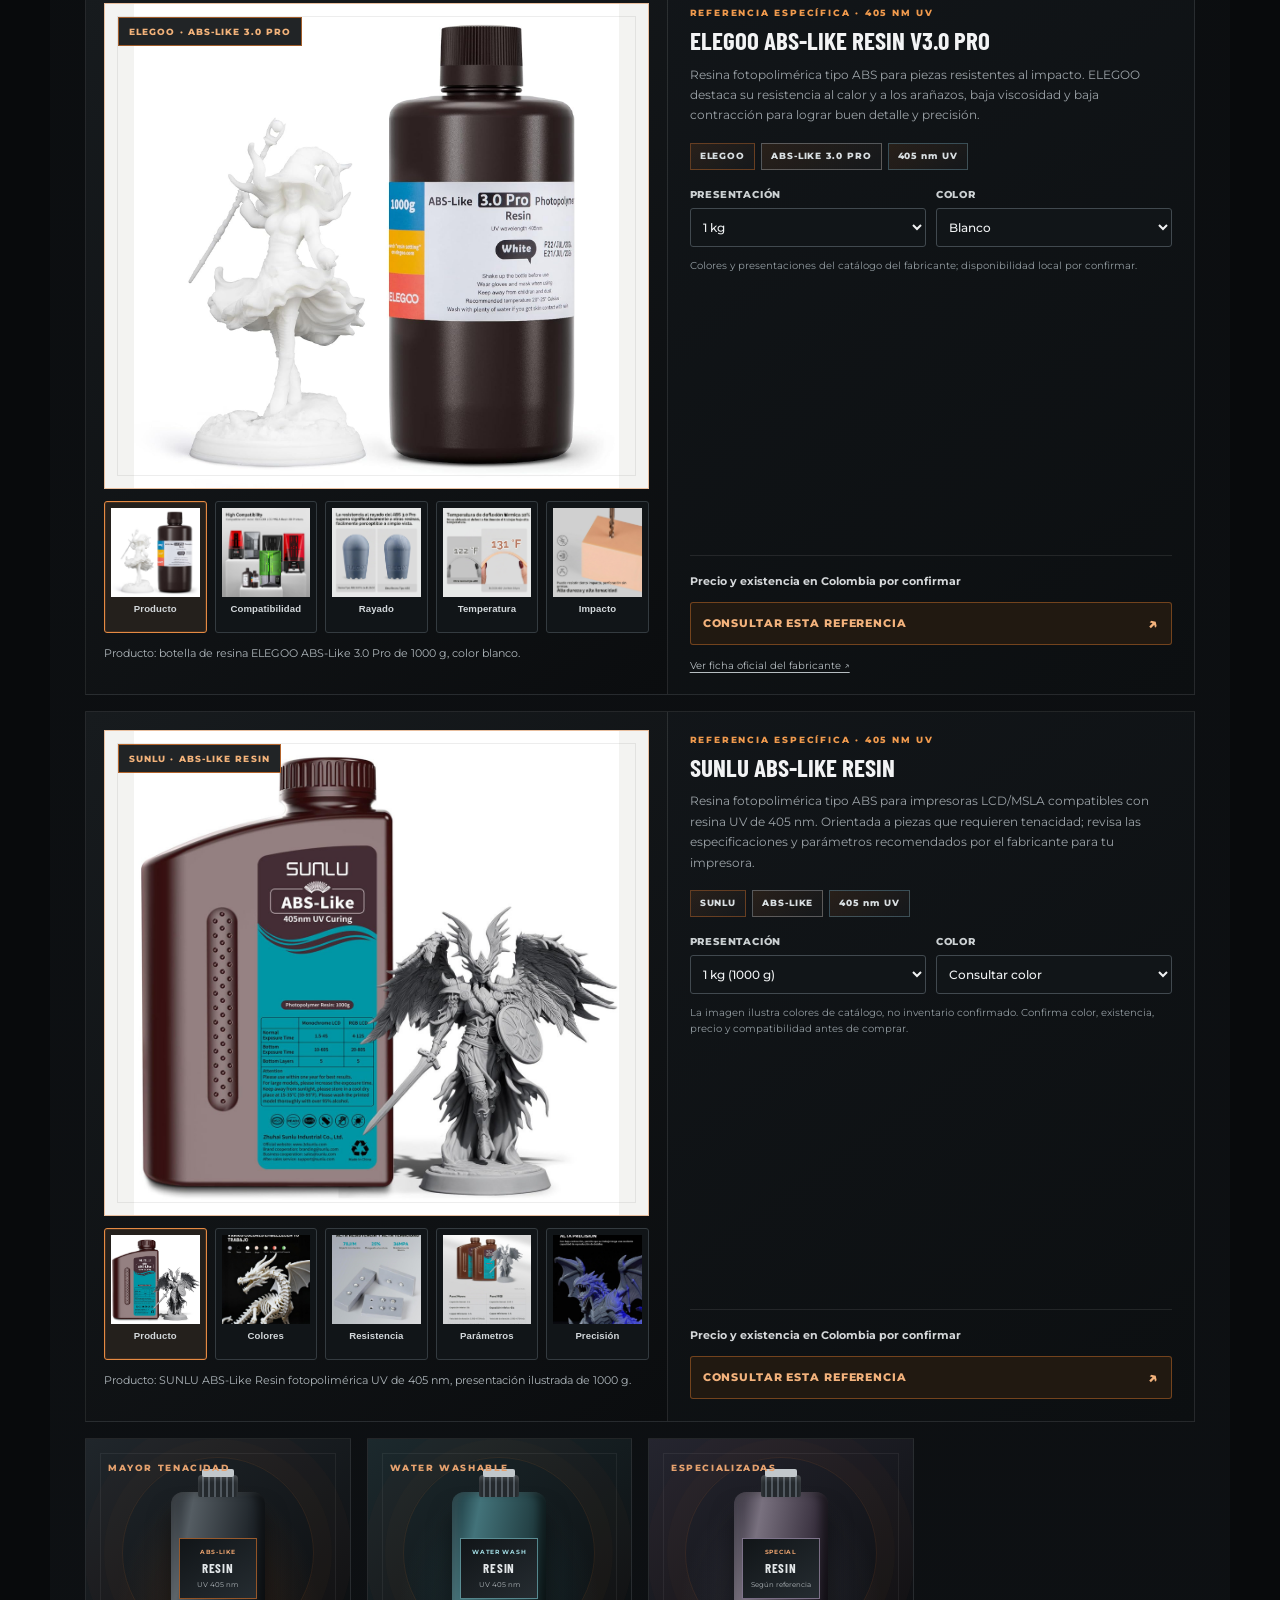
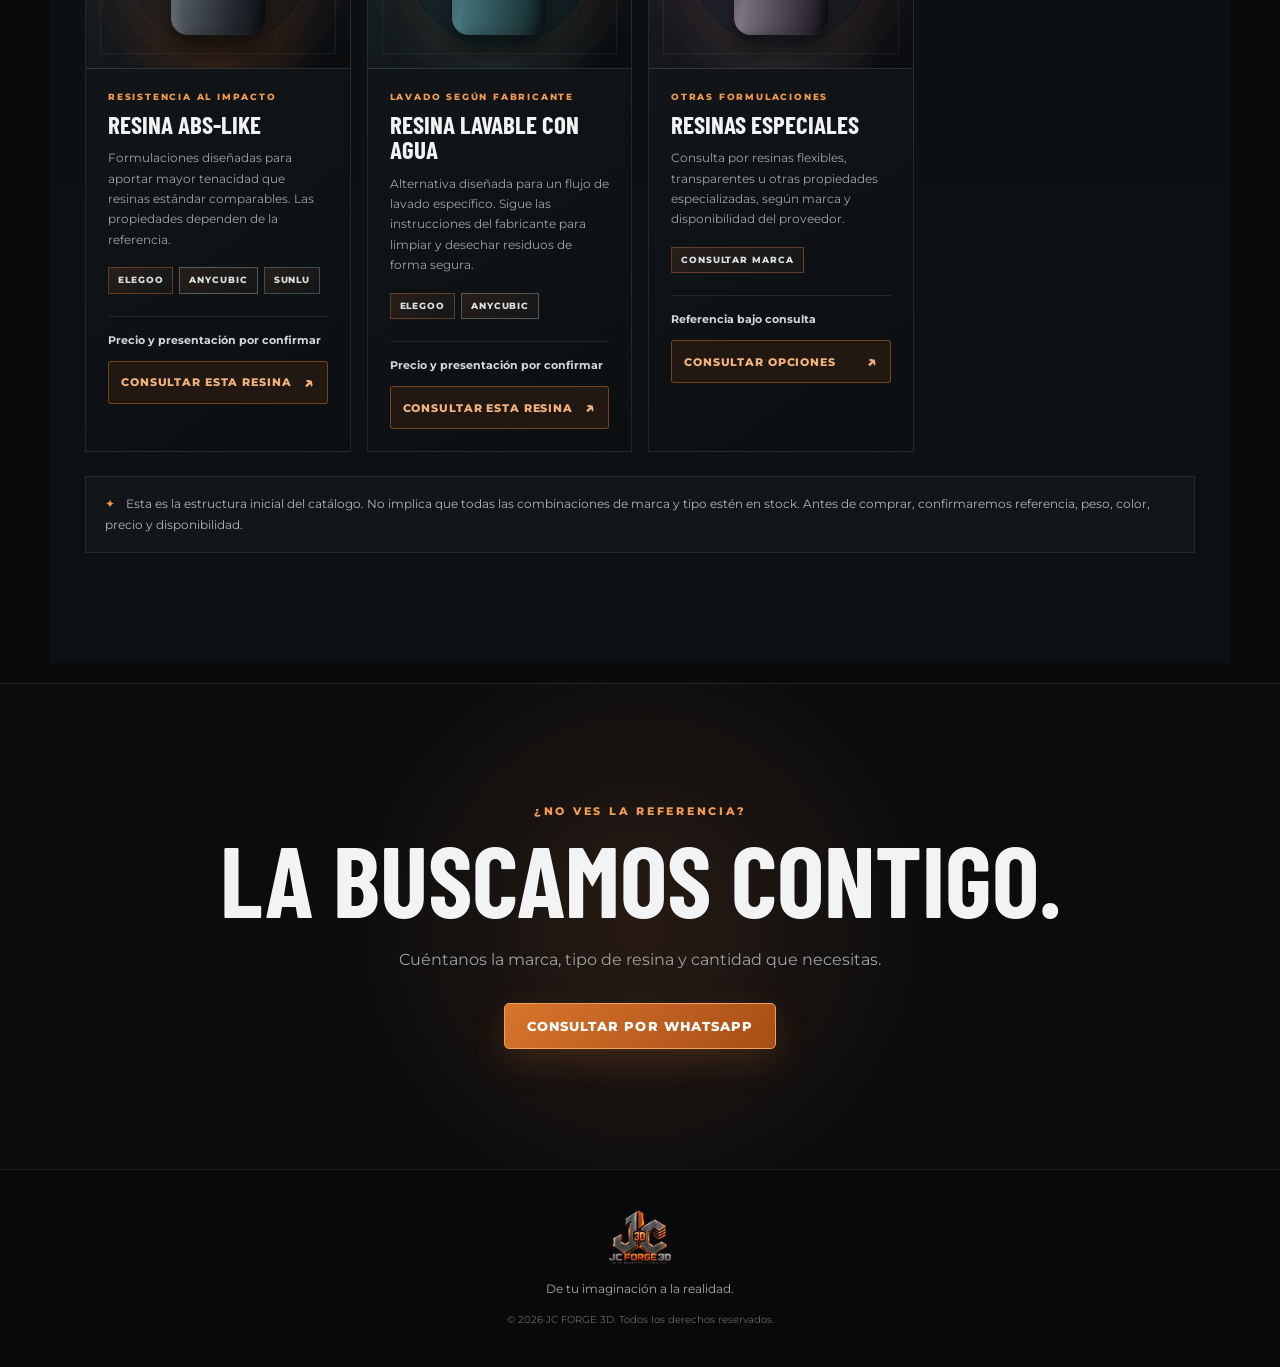
==== commit da64b876: "Add files via upload" ====
--- a/resinas.html
+++ b/resinas.html
@@ -6,7 +6,7 @@
   <meta name="description" content="Catálogo de resinas para impresión 3D de JC FORGE 3D. Explora marcas como ELEGOO, ANYCUBIC y SUNLU.">
   <meta name="theme-color" content="#0b0d0f">
   <title>Resinas para impresión 3D | JC FORGE 3D</title>
-  <link rel="icon" href="assets/logo.png"><link rel="stylesheet" href="styles.css?v=12">
+  <link rel="icon" href="assets/logo.png"><link rel="stylesheet" href="styles.css?v=13">
 </head>
 <body>
   <header class="nav">
@@ -102,6 +102,62 @@
             </div>
           </div>
         </article>
+        <article class="product-card resin-product elegoo-featured-card sunlu-featured-card" data-brands="sunlu" data-title="SUNLU ABS-Like Resin 405 nm UV">
+          <div class="elegoo-product-media">
+            <div class="elegoo-gallery-main">
+              <span class="elegoo-gallery-badge">SUNLU · ABS-LIKE RESIN</span>
+              <img id="sunlu-gallery-main-image" class="product-photo" src="[data-uri]" alt="Botella SUNLU ABS-Like Resin 405 nm UV de 1000 g junto a una figura impresa" fetchpriority="high">
+            </div>
+            <div class="elegoo-gallery-thumbnails" role="group" aria-label="Imágenes del producto SUNLU ABS-Like Resin">
+              <button class="elegoo-gallery-thumb sunlu-gallery-thumb is-active" type="button" data-gallery-alt="Botella SUNLU ABS-Like Resin 405 nm UV de 1000 g junto a una figura impresa" data-gallery-caption="Producto: SUNLU ABS-Like Resin fotopolimérica UV de 405 nm, presentación ilustrada de 1000 g." aria-pressed="true">
+                <img src="[data-uri]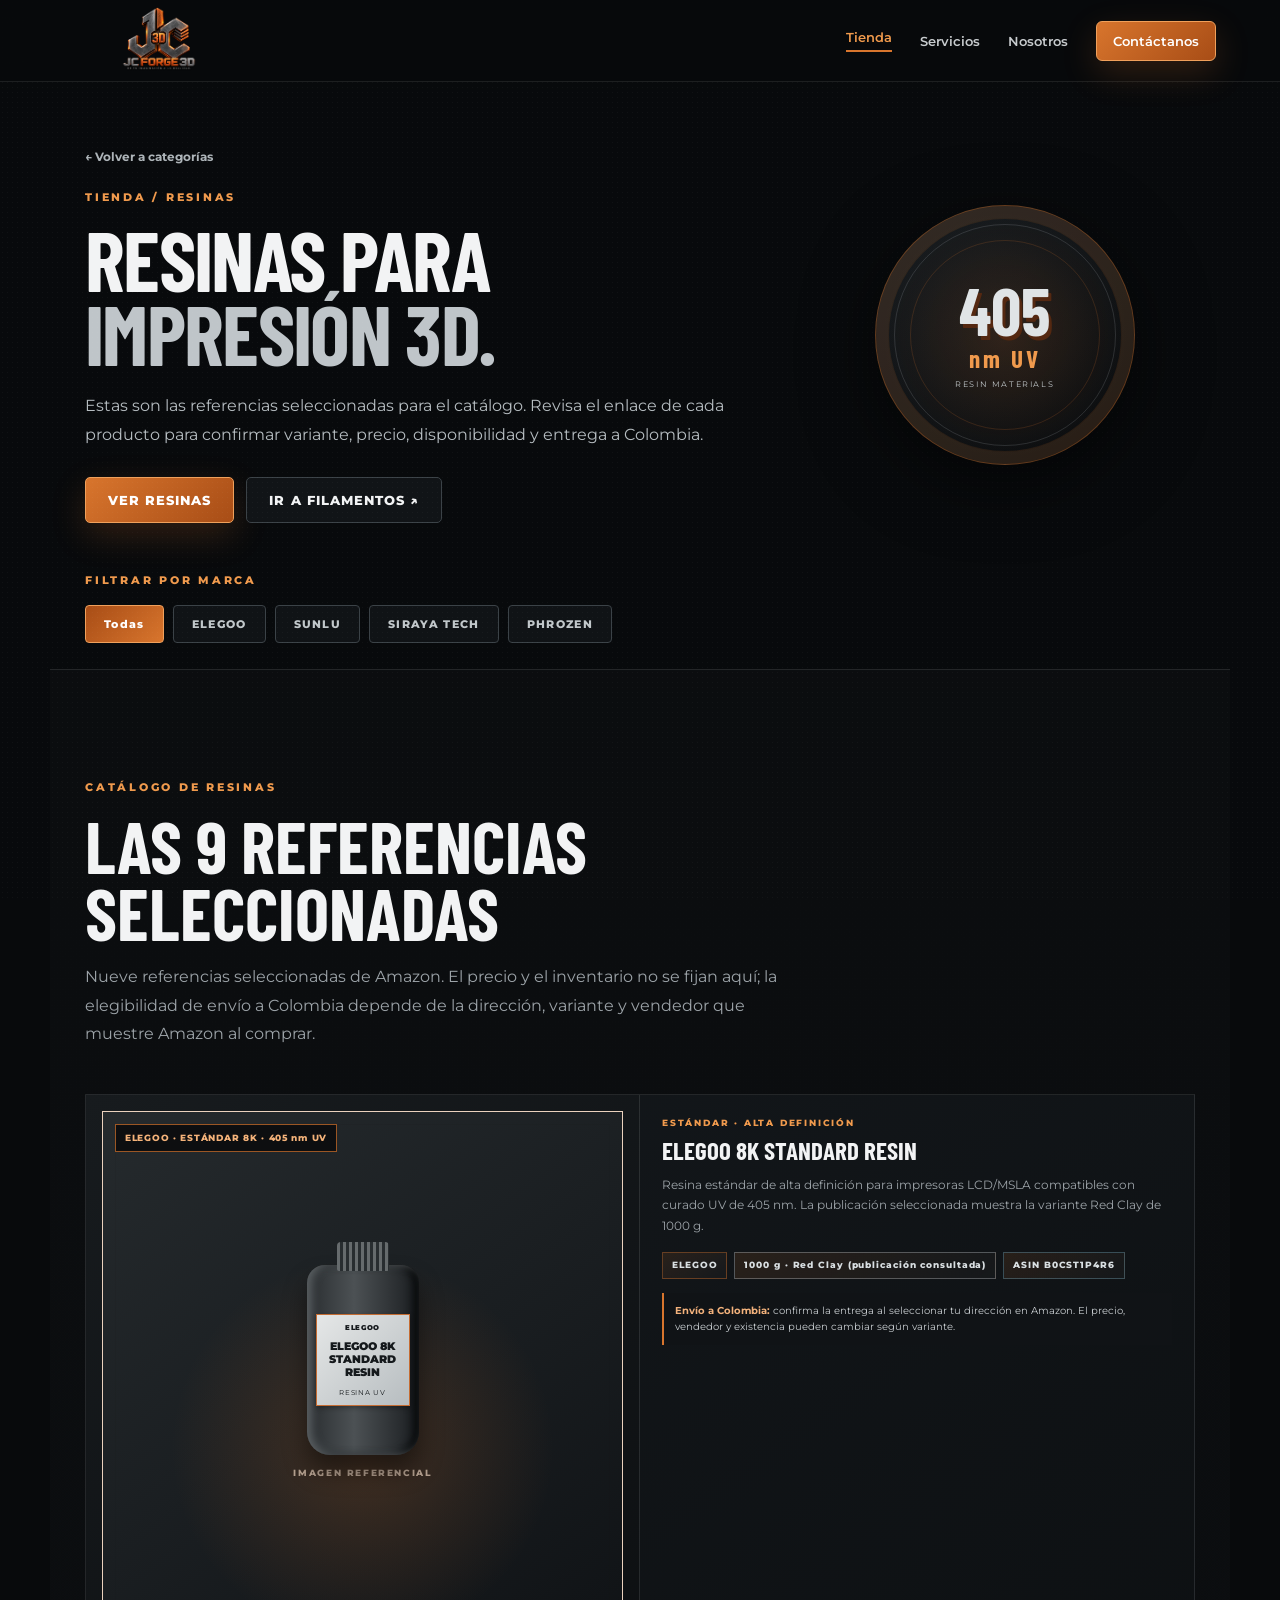
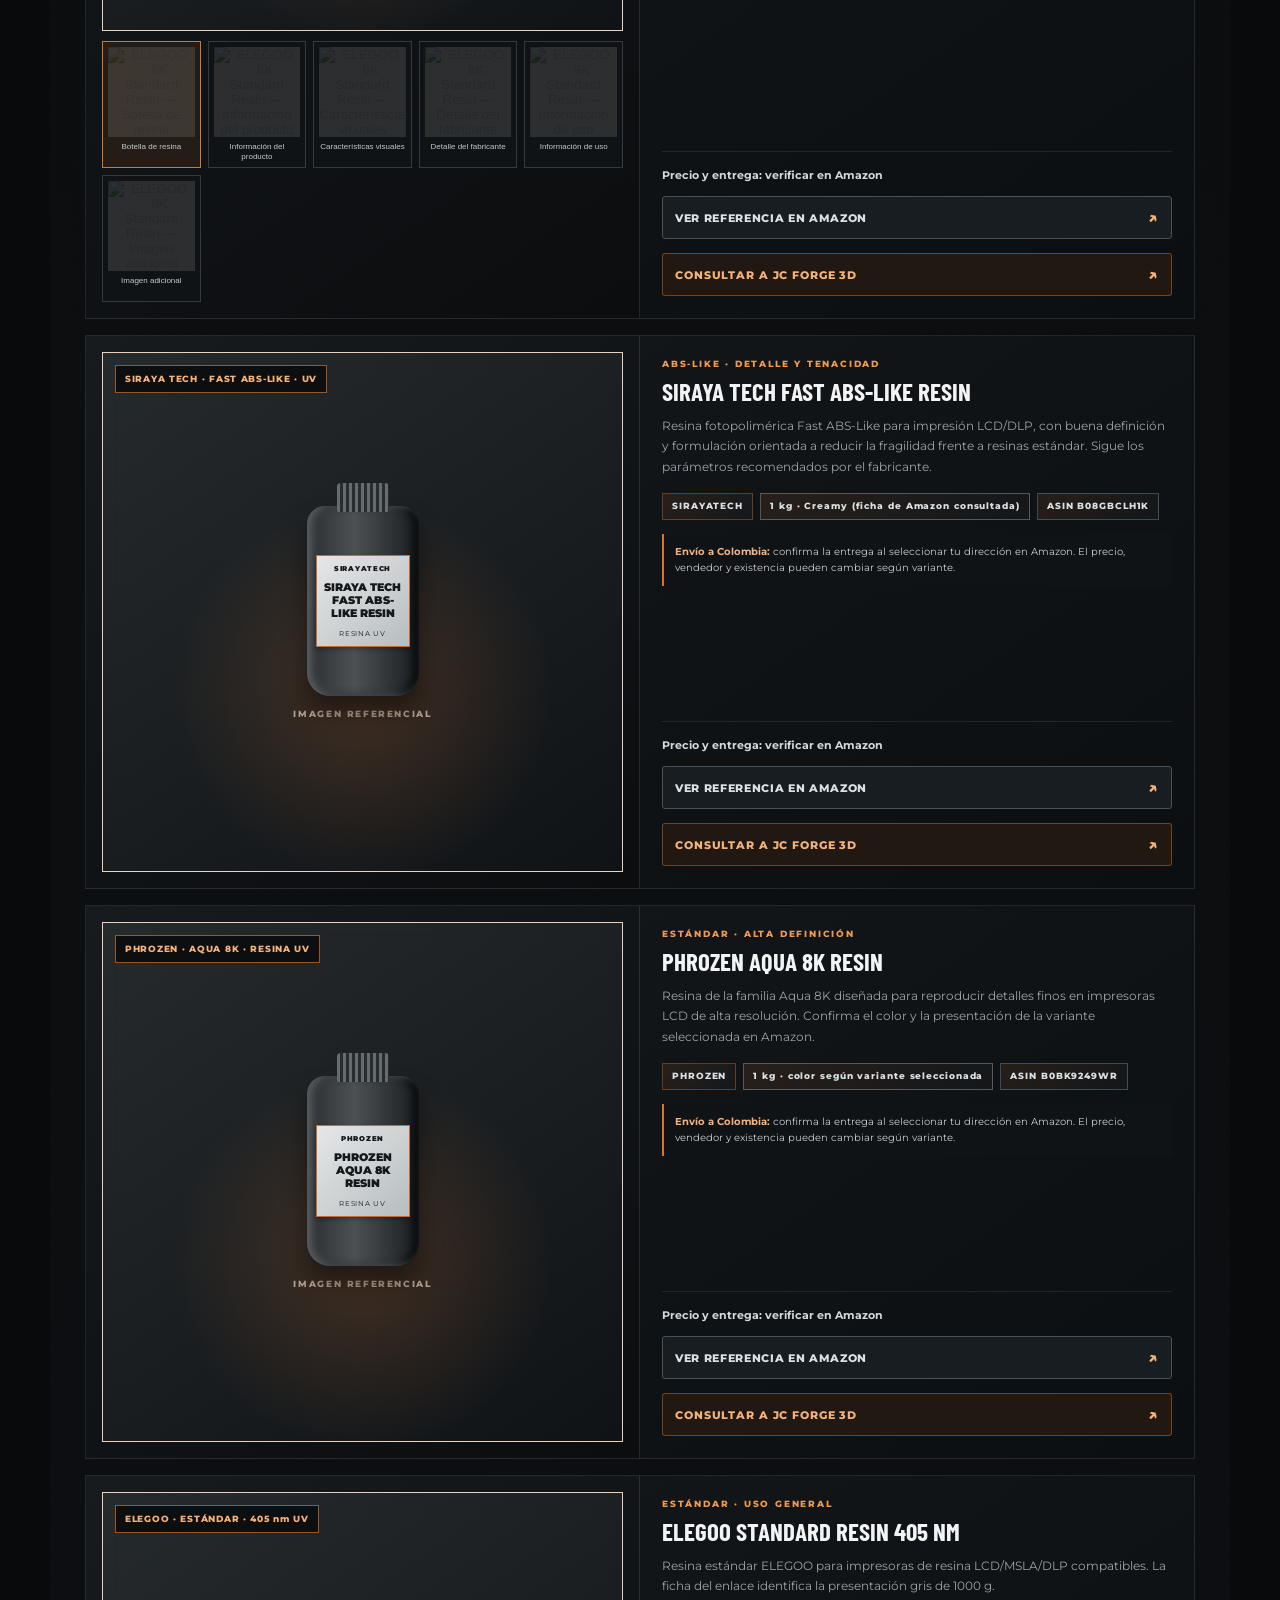
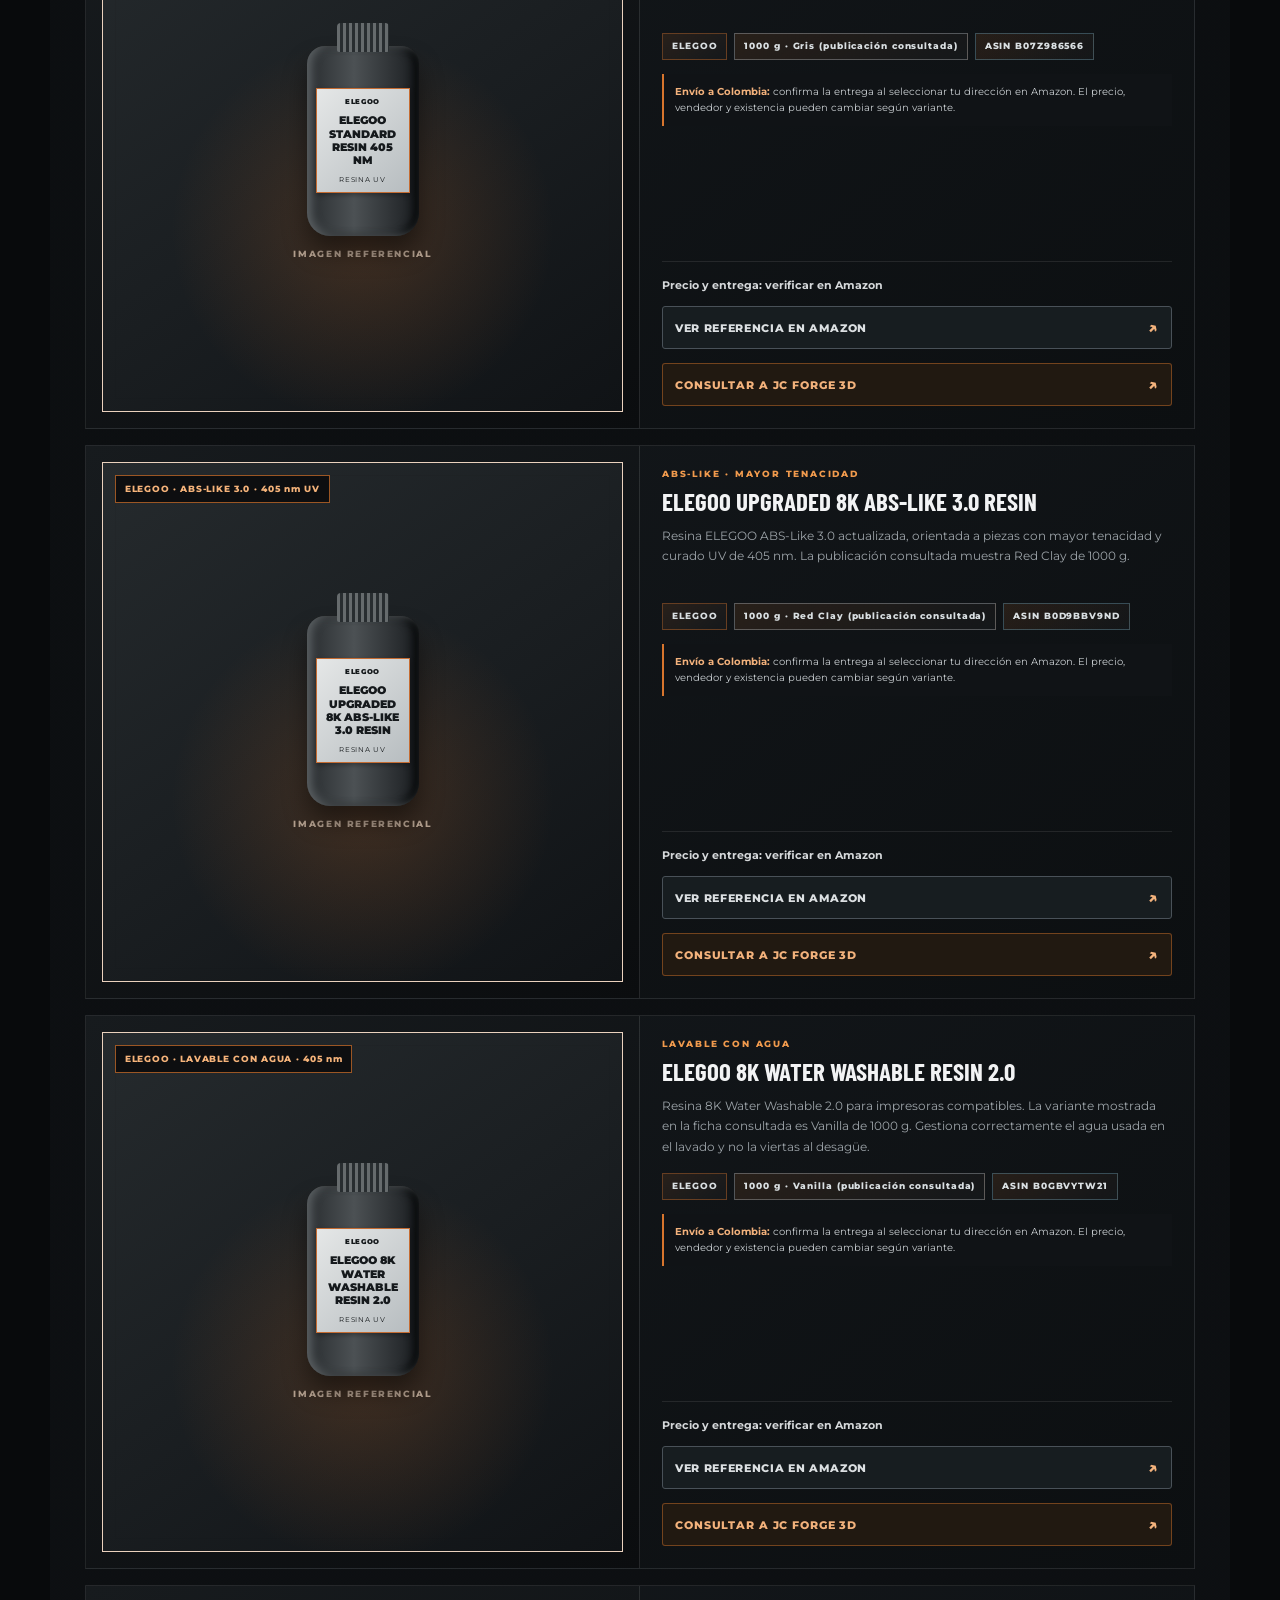
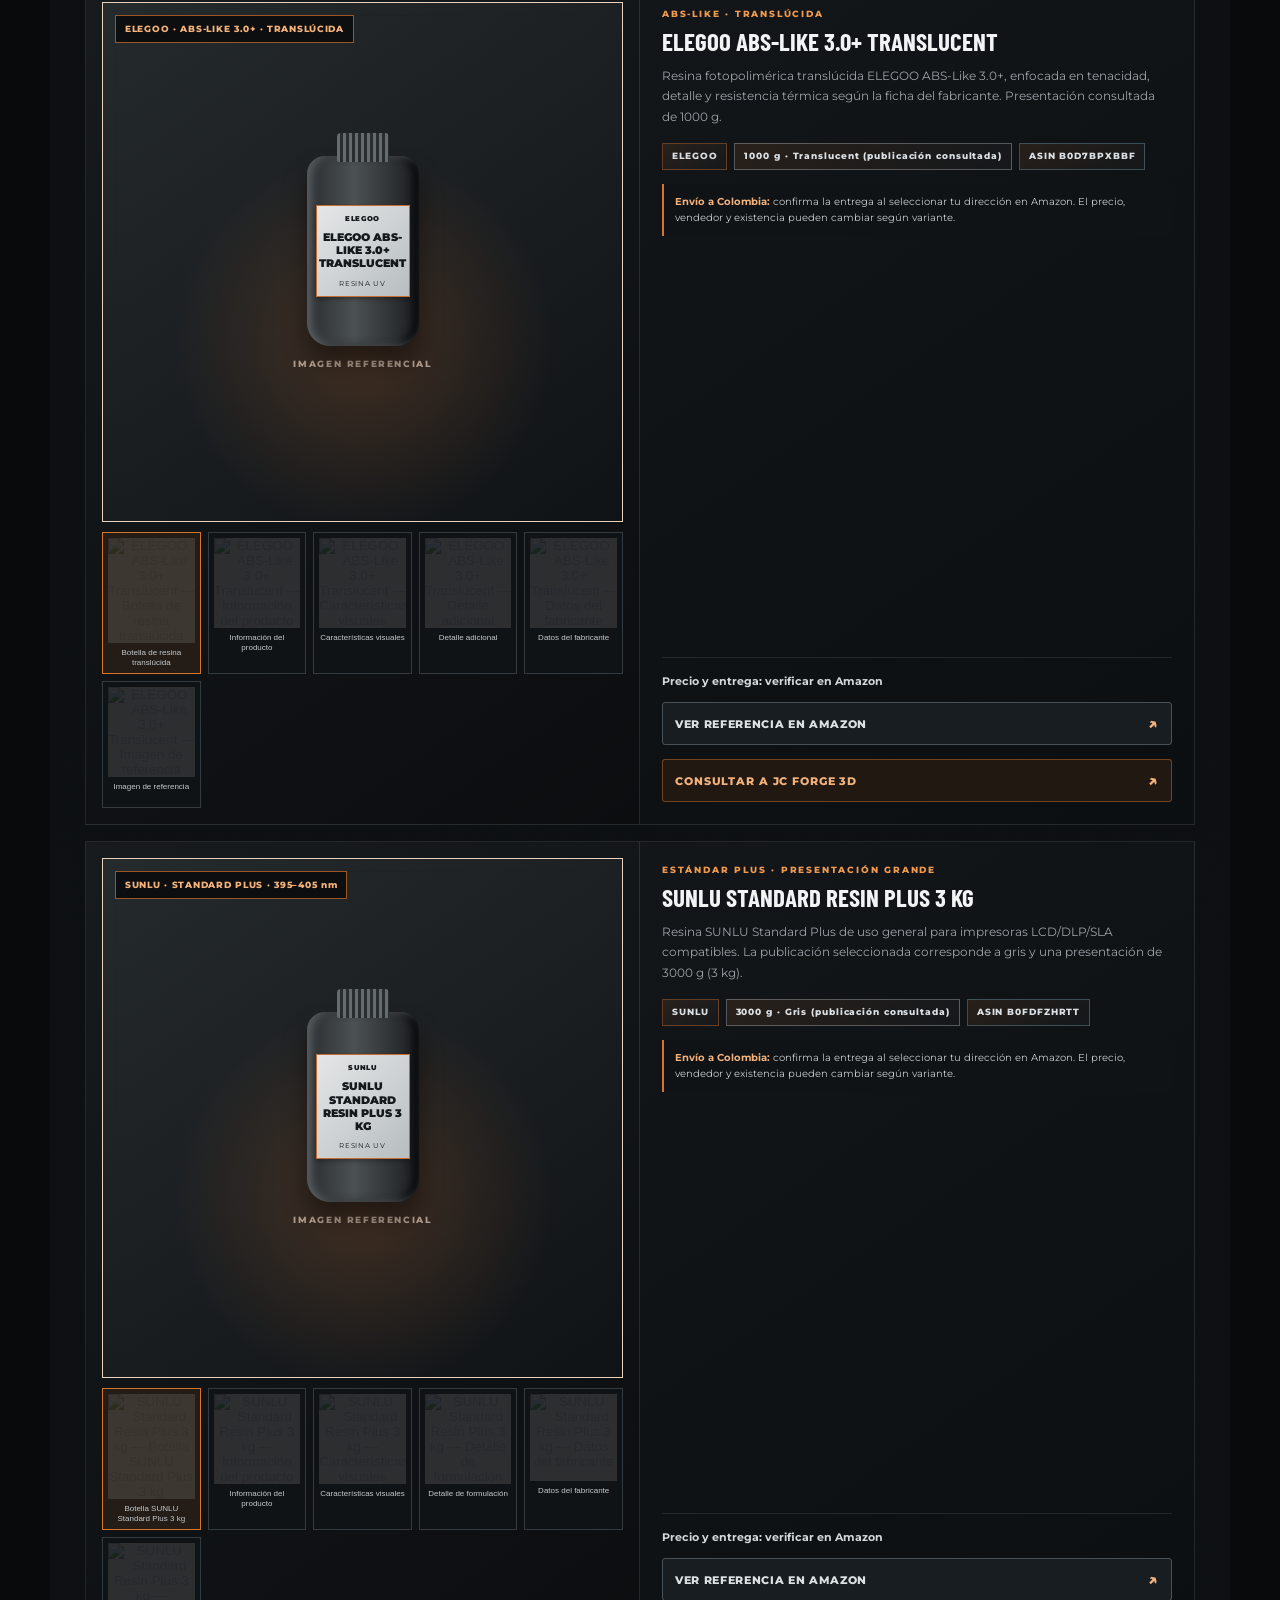
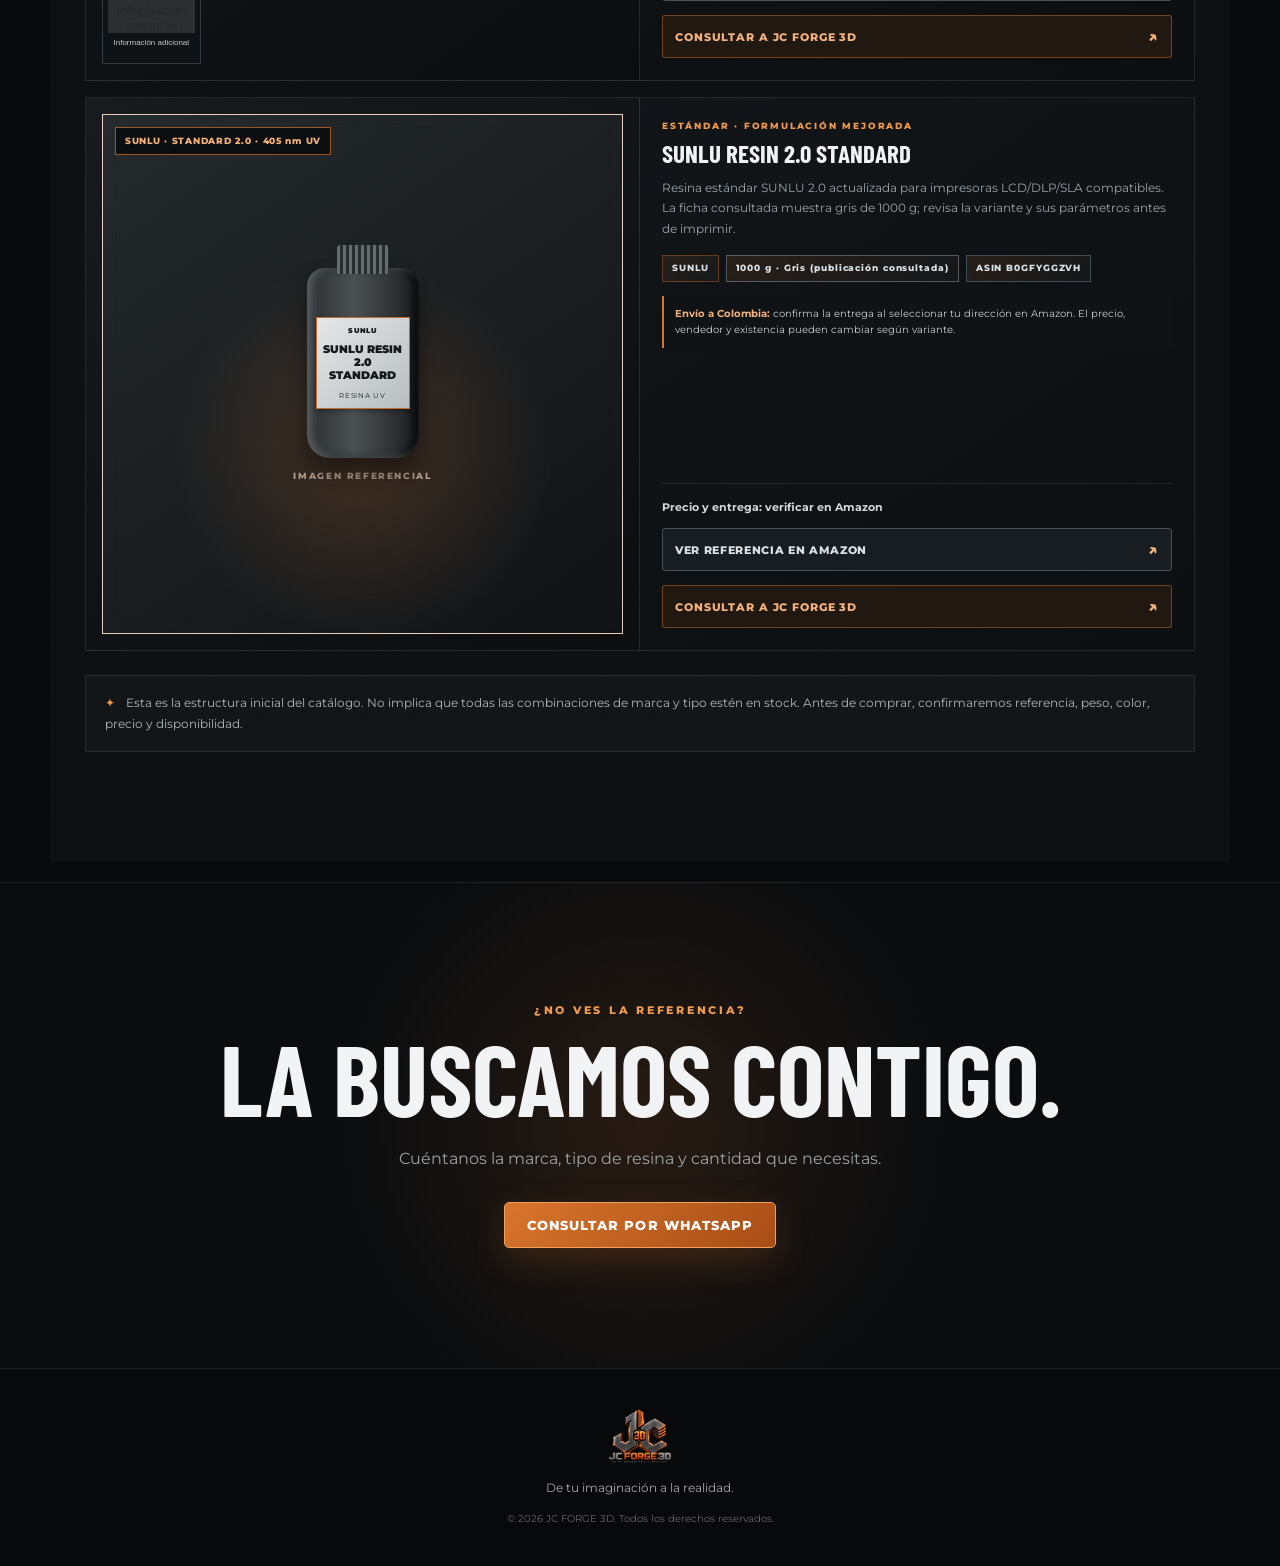
==== commit 238be791: "Add files via upload" ====
--- a/resinas.html
+++ b/resinas.html
@@ -1,181 +1,173 @@
-<!doctype html>
+<!DOCTYPE html>
+
 <html lang="es">
 <head>
-  <meta charset="utf-8">
-  <meta name="viewport" content="width=device-width, initial-scale=1">
-  <meta name="description" content="Catálogo de resinas para impresión 3D de JC FORGE 3D. Explora marcas como ELEGOO, ANYCUBIC y SUNLU.">
-  <meta name="theme-color" content="#0b0d0f">
-  <title>Resinas para impresión 3D | JC FORGE 3D</title>
-  <link rel="icon" href="assets/logo.png"><link rel="stylesheet" href="styles.css?v=13">
+<meta charset="utf-8"/>
+<meta content="width=device-width, initial-scale=1" name="viewport"/>
+<meta content="Catálogo seleccionado de resinas para impresión 3D de JC FORGE 3D: ELEGOO, SUNLU, Siraya Tech y Phrozen. Consulta cada referencia en Amazon." name="description"/>
+<meta content="#0b0d0f" name="theme-color"/>
+<title>Resinas seleccionadas | JC FORGE 3D</title>
+<link href="assets/logo.png" rel="icon"/><link href="styles.css?v=15" rel="stylesheet"/>
 </head>
 <body>
-  <header class="nav">
-    <a class="brand" href="index.html#inicio" aria-label="JC FORGE 3D - Inicio"><img src="assets/logo.png" alt="JC FORGE 3D"></a>
-    <button class="menu" aria-label="Abrir menú" aria-expanded="false">☰</button>
-    <nav><a class="nav-current" href="tienda.html">Tienda</a><a href="index.html#servicios">Servicios</a><a href="index.html#nosotros">Nosotros</a><a class="nav-cta" href="index.html#contacto">Contáctanos</a></nav>
-  </header>
-  <main>
-    <section class="category-hero">
-      <div>
-        <a class="back-link" href="tienda.html">← Volver a categorías</a>
-        <p class="eyebrow">TIENDA / RESINAS</p>
-        <h1>Resinas para<br><span>impresión 3D.</span></h1>
-        <p class="lead">Explora las familias de resina y filtra por marca. La referencia exacta, presentación, precio y existencia se confirmarán antes de cada compra.</p>
-        <div class="category-quick-links"><a href="#productos" class="btn primary">Ver resinas</a><a href="filamentos.html" class="btn ghost">Ir a filamentos ↗</a></div>
-      </div>
-      <div class="category-hero-badge"><span>405</span><b>nm UV</b><small>RESIN MATERIALS</small></div>
-    </section>
-    <section class="brand-filter-section" aria-label="Filtrar resinas por marca">
-      <p class="eyebrow">FILTRAR POR MARCA</p>
-      <div class="filter-buttons" role="group" aria-label="Marcas de resina">
-        <button class="filter-button is-active" type="button" data-brand-filter="all" aria-pressed="true">Todas</button>
-        <button class="filter-button" type="button" data-brand-filter="elegoo" aria-pressed="false">ELEGOO</button>
-        <button class="filter-button" type="button" data-brand-filter="anycubic" aria-pressed="false">ANYCUBIC</button>
-        <button class="filter-button" type="button" data-brand-filter="sunlu" aria-pressed="false">SUNLU</button>
-      </div>
-    </section>
-    <section id="productos" class="section shop-section category-product-section">
-      <div class="section-head">
-        <p class="eyebrow">CATÁLOGO DE RESINAS</p>
-        <h2 id="resin-list-title">Explora las resinas</h2>
-        <p id="resin-list-description">Selecciona una marca para ver sus familias de resina. Las tarjetas son categorías de consulta, no una confirmación de inventario.</p>
-      </div>
-      <div class="shop-grid resin-product-grid">
-        <article class="product-card resin-product" data-brands="elegoo anycubic sunlu" data-title="Resina estándar">
-          <div class="product-art supply-art resin-art"><span class="art-tag">405 nm UV</span><div class="supply-bottle"><i class="bottle-cap"></i><b class="bottle-label"><small>STANDARD</small><strong>RESIN</strong><em>UV 405 nm</em></b></div></div>
-          <div class="product-info"><p class="product-category">USO GENERAL</p><h3>Resina estándar</h3><p>Para miniaturas, figuras y modelos decorativos. Revisa las propiedades y parámetros recomendados por cada fabricante.</p><div class="resin-brand-list"><span>ELEGOO</span><span>ANYCUBIC</span><span>SUNLU</span></div><div class="product-bottom"><span class="price-label">Precio y presentación por confirmar</span><a class="product-cta" href="index.html#contacto" data-product="Resina estándar UV 405 nm">Consultar esta resina <span>↗</span></a></div></div>
-        </article>
-        <article class="product-card resin-product elegoo-featured-card" data-brands="elegoo" data-title="ELEGOO ABS-Like Resin V3.0 Pro">
-          <div class="elegoo-product-media">
-            <div class="elegoo-gallery-main">
-              <span class="elegoo-gallery-badge">ELEGOO · ABS-LIKE 3.0 PRO</span>
-              <img id="elegoo-gallery-main-image" class="product-photo" src="[data-uri]" alt="Botella ELEGOO ABS-Like Resin 3.0 Pro de 1000 g en color blanco junto a una figura impresa" fetchpriority="high">
-            </div>
-            <div class="elegoo-gallery-thumbnails" role="group" aria-label="Imágenes del producto ELEGOO ABS-Like Resin V3.0 Pro">
-              <button class="elegoo-gallery-thumb is-active" type="button" data-gallery-alt="Botella ELEGOO ABS-Like Resin 3.0 Pro de 1000 g en color blanco junto a una figura impresa" data-gallery-caption="Producto: botella de resina ELEGOO ABS-Like 3.0 Pro de 1000 g, color blanco." aria-pressed="true">
-                <img src="[data-uri]" alt="" loading="lazy"><span>Producto</span>
-              </button>
-              <button class="elegoo-gallery-thumb" type="button" data-gallery-alt="Imagen promocional con impresoras LCD/MSLA ELEGOO y botellas de resina" data-gallery-caption="Compatibilidad: comprueba el modelo de impresora y los parámetros recomendados antes de imprimir." aria-pressed="false">
-                <img src="[data-uri]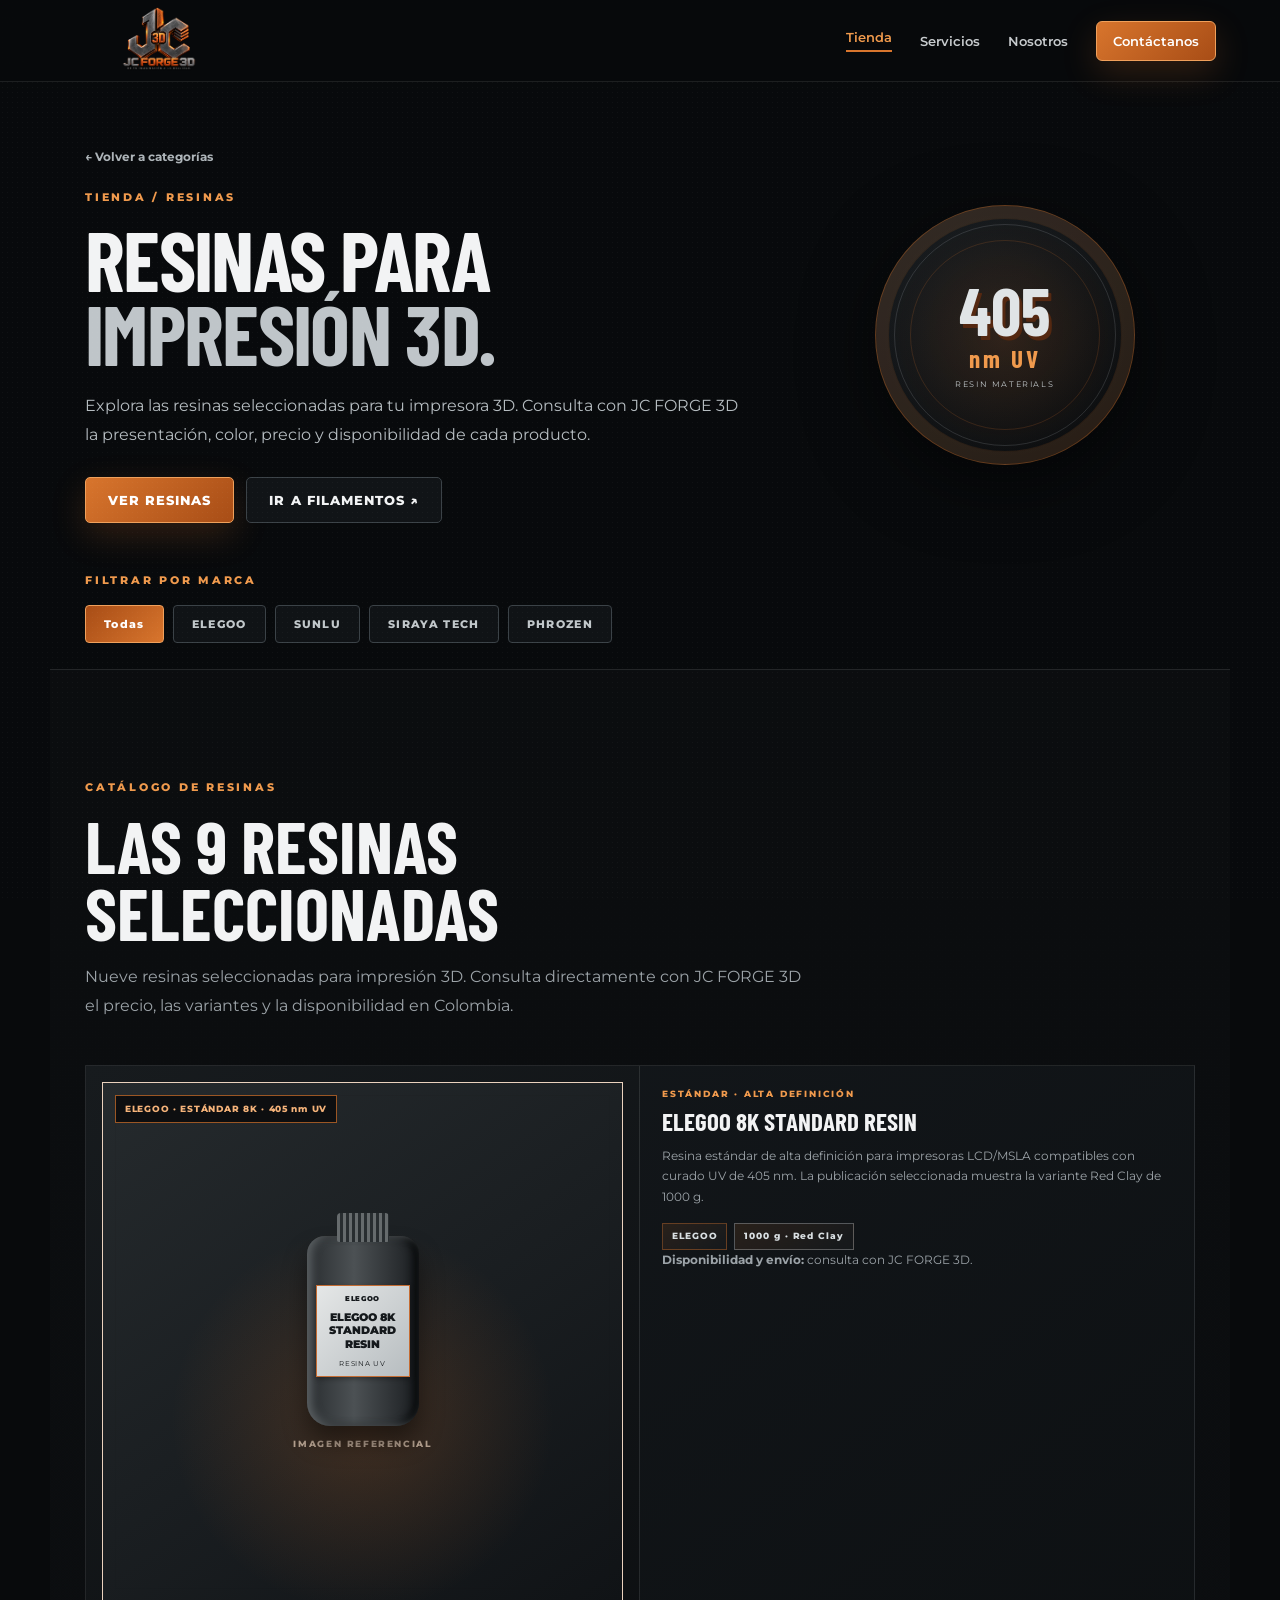
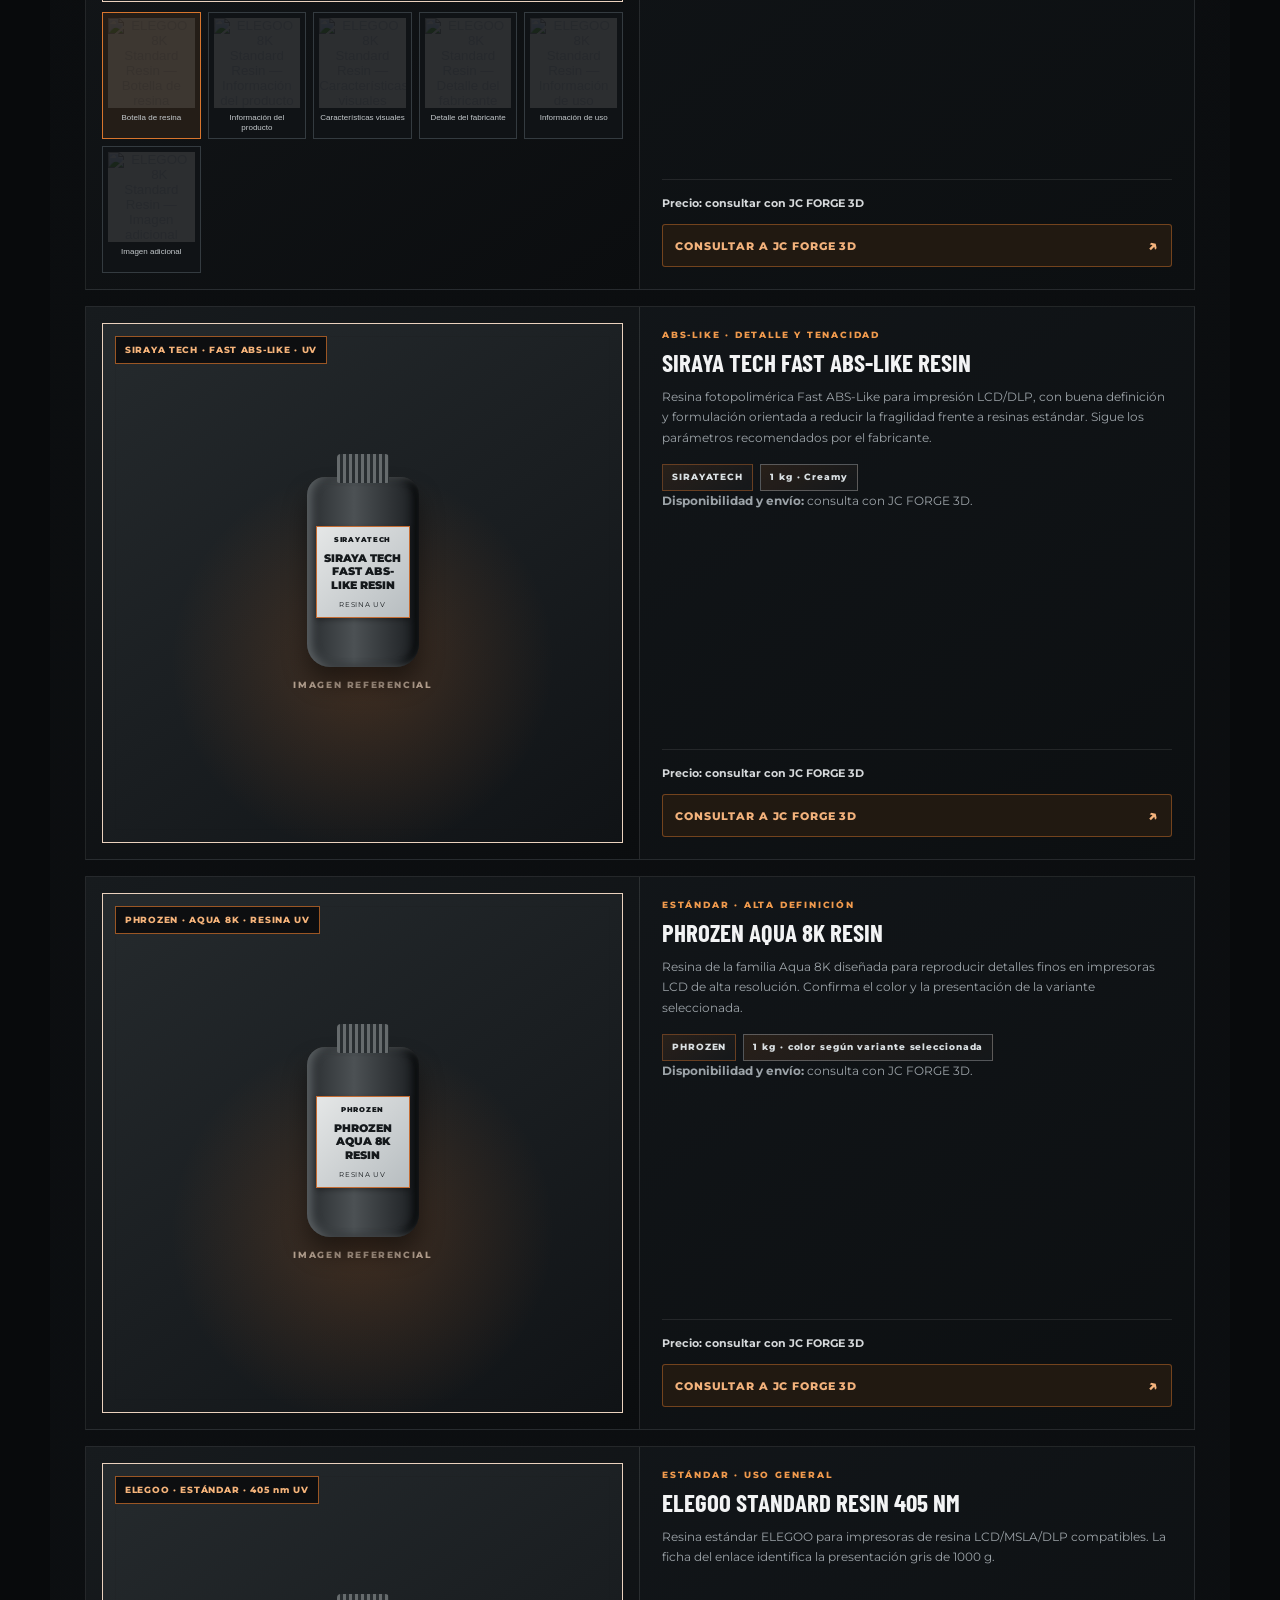
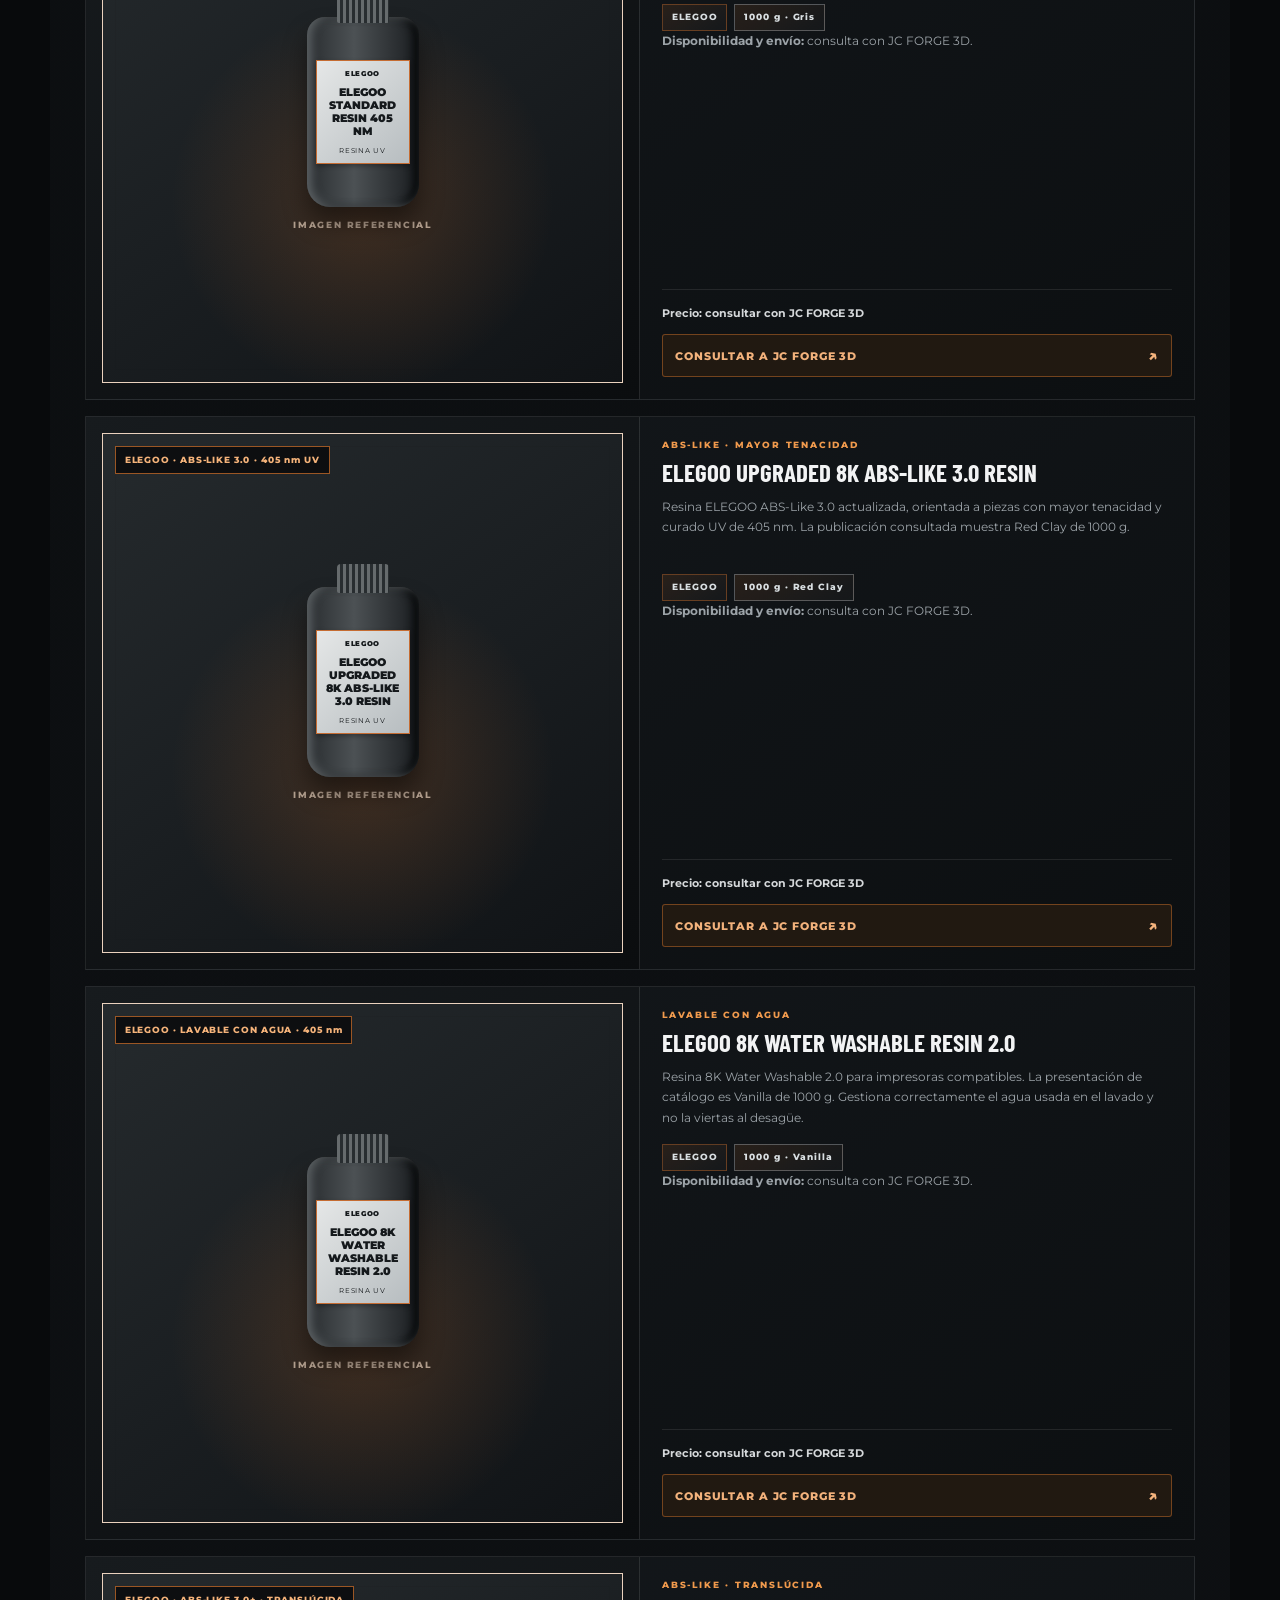
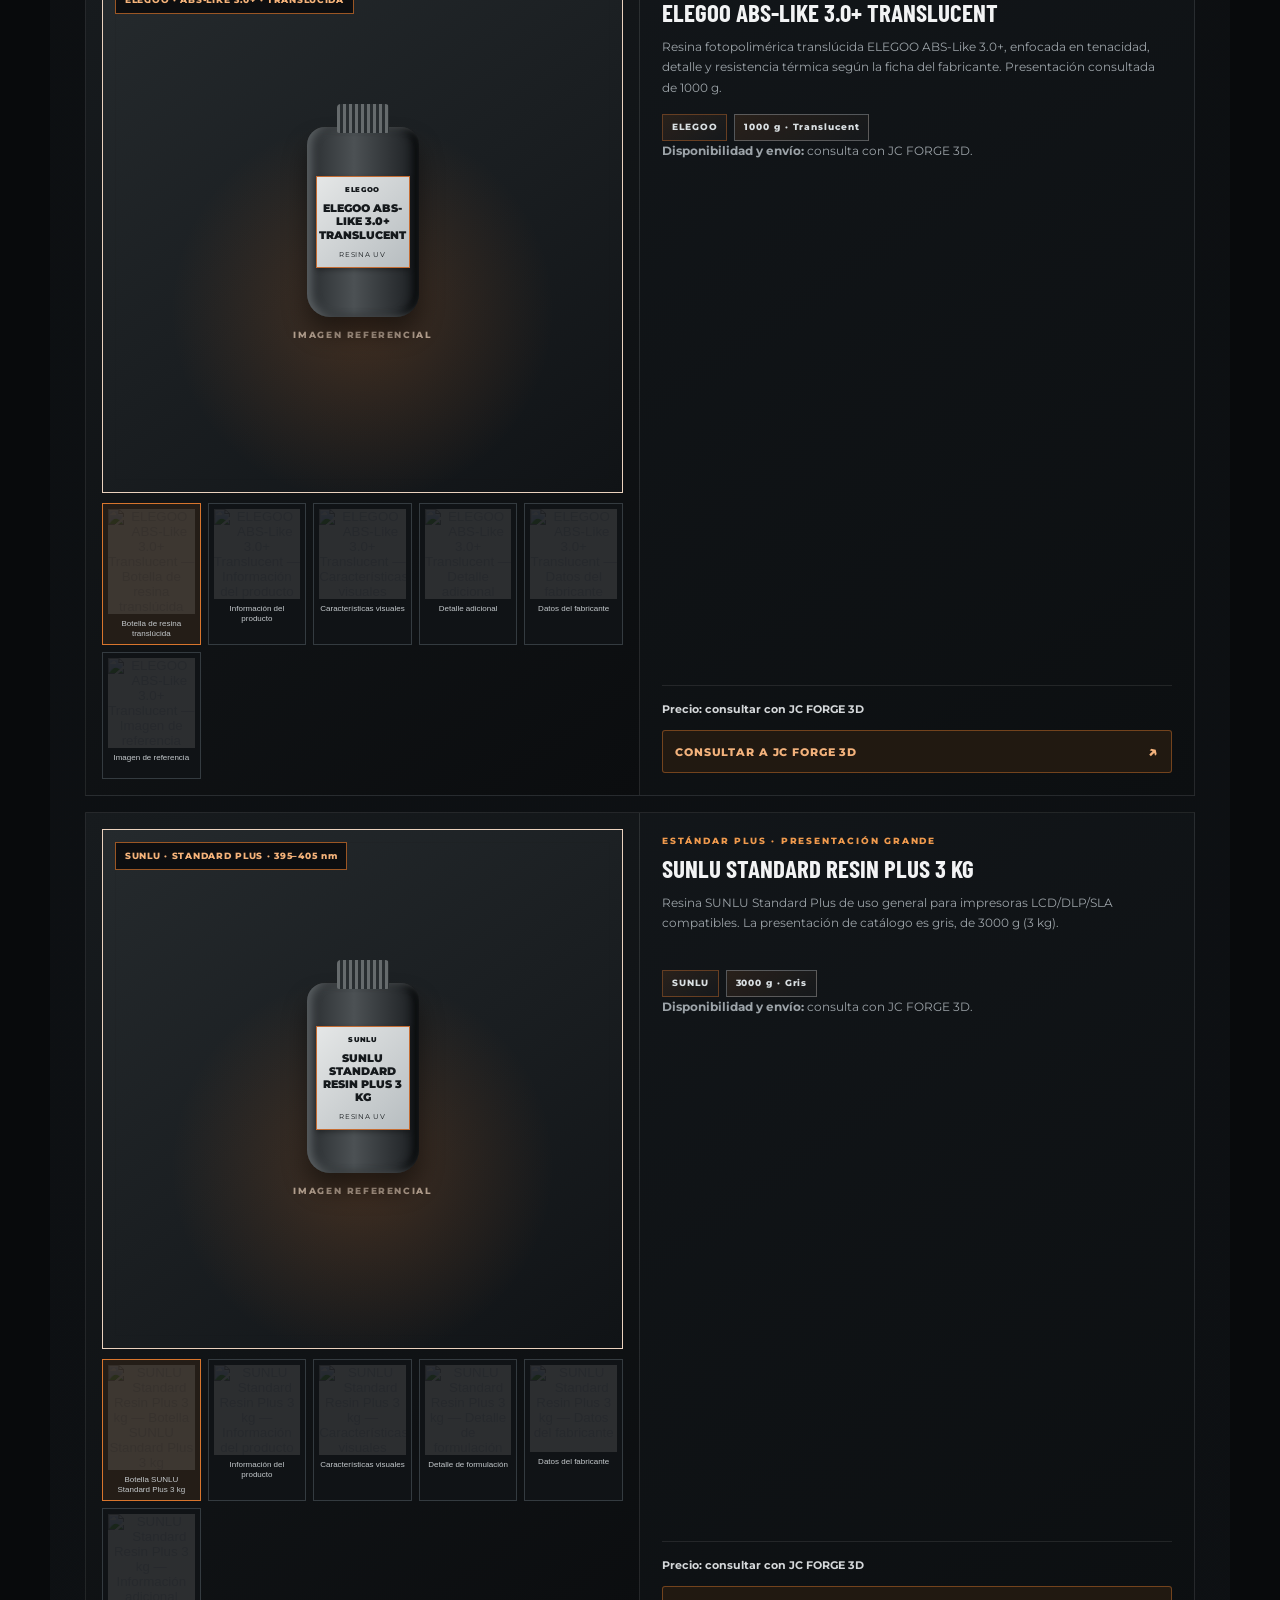
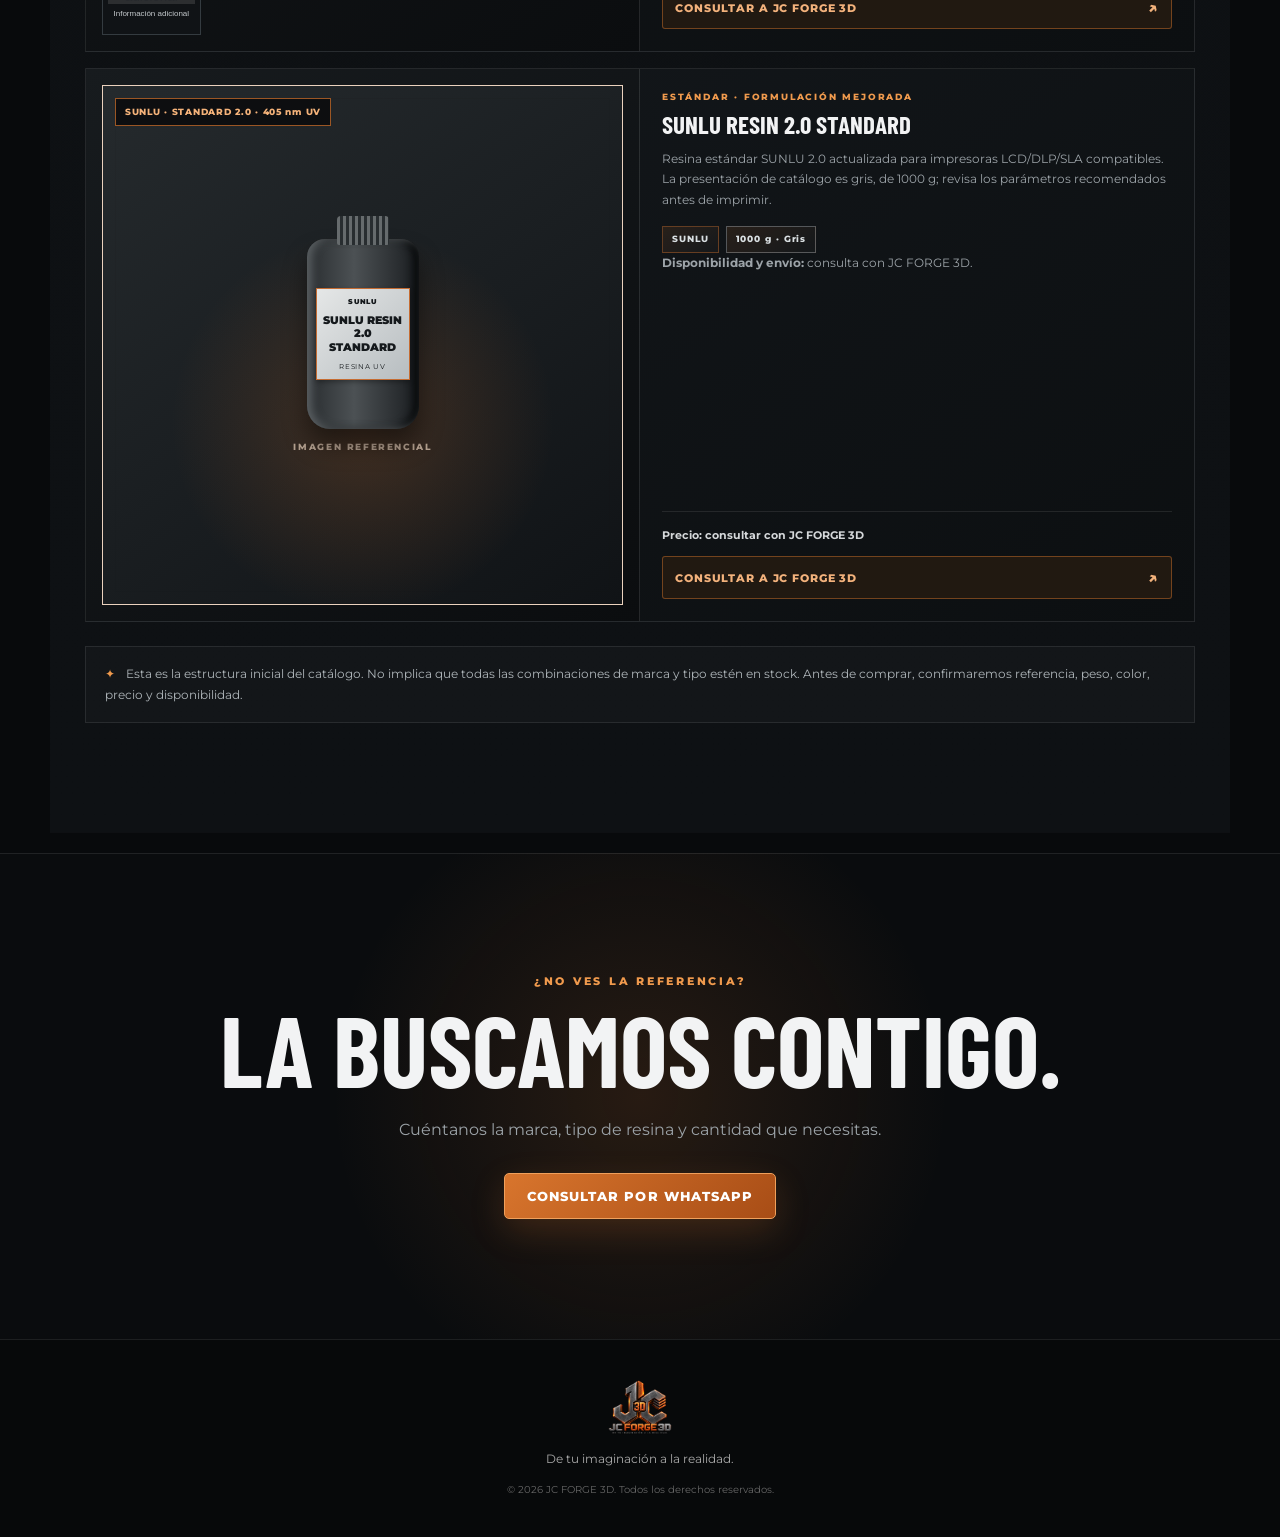
==== commit 55e50840: "Add files via upload" ====
--- a/resinas.html
+++ b/resinas.html
@@ -4,10 +4,10 @@
 <head>
 <meta charset="utf-8"/>
 <meta content="width=device-width, initial-scale=1" name="viewport"/>
-<meta content="Catálogo seleccionado de resinas para impresión 3D de JC FORGE 3D: ELEGOO, SUNLU, Siraya Tech y Phrozen. Consulta cada referencia en Amazon." name="description"/>
+<meta content="Catálogo de resinas para impresión 3D de JC FORGE 3D: ELEGOO, SUNLU, Siraya Tech y Phrozen. Consulta disponibilidad y precios con nosotros." name="description"/>
 <meta content="#0b0d0f" name="theme-color"/>
 <title>Resinas seleccionadas | JC FORGE 3D</title>
-<link href="assets/logo.png" rel="icon"/><link href="styles.css?v=15" rel="stylesheet"/>
+<link href="assets/logo.png" rel="icon"/><link href="styles.css?v=16" rel="stylesheet"/>
 </head>
 <body>
 <header class="nav">
@@ -21,7 +21,7 @@
 <a class="back-link" href="tienda.html">← Volver a categorías</a>
 <p class="eyebrow">TIENDA / RESINAS</p>
 <h1>Resinas para<br/><span>impresión 3D.</span></h1>
-<p class="lead">Estas son las referencias seleccionadas para el catálogo. Revisa el enlace de cada producto para confirmar variante, precio, disponibilidad y entrega a Colombia.</p>
+<p class="lead">Explora las resinas seleccionadas para tu impresora 3D. Consulta con JC FORGE 3D la presentación, color, precio y disponibilidad de cada producto.</p>
 <div class="category-quick-links"><a class="btn primary" href="#productos">Ver resinas</a><a class="btn ghost" href="filamentos.html">Ir a filamentos ↗</a></div>
 </div>
 <div class="category-hero-badge"><span>405</span><b>nm UV</b><small>RESIN MATERIALS</small></div>
@@ -33,8 +33,8 @@
 <section class="section shop-section category-product-section" id="productos">
 <div class="section-head">
 <p class="eyebrow">CATÁLOGO DE RESINAS</p>
-<h2 id="resin-list-title">Las 9 referencias seleccionadas</h2>
-<p id="resin-list-description">Nueve referencias seleccionadas de Amazon. El precio y el inventario no se fijan aquí; la elegibilidad de envío a Colombia depende de la dirección, variante y vendedor que muestre Amazon al comprar.</p>
+<h2 id="resin-list-title">Las 9 resinas seleccionadas</h2>
+<p id="resin-list-description">Nueve resinas seleccionadas para impresión 3D. Consulta directamente con JC FORGE 3D el precio, las variantes y la disponibilidad en Colombia.</p>
 </div>
 <div class="shop-grid resin-product-grid"><article class="product-card resin-product amazon-resin-featured" data-brands="elegoo" data-category="estándar · alta definición" data-title="ELEGOO 8K Standard Resin">
 <div class="amazon-resin-media"><div class="amazon-resin-gallery-main">
@@ -46,9 +46,9 @@
 <p class="product-category">ESTÁNDAR · ALTA DEFINICIÓN</p>
 <h3>ELEGOO 8K Standard Resin</h3>
 <p>Resina estándar de alta definición para impresoras LCD/MSLA compatibles con curado UV de 405 nm. La publicación seleccionada muestra la variante Red Clay de 1000 g.</p>
-<div class="resin-brand-list"><span>ELEGOO</span><span>1000 g · Red Clay (publicación consultada)</span><span>ASIN B0CST1P4R6</span></div>
-<p class="amazon-shipping-note"><strong>Envío a Colombia:</strong> confirma la entrega al seleccionar tu dirección en Amazon. El precio, vendedor y existencia pueden cambiar según variante.</p>
-<div class="product-bottom"><span class="price-label">Precio y entrega: verificar en Amazon</span><a class="amazon-check-link" href="https://www.amazon.com/dp/B0CST1P4R6" rel="noopener noreferrer" target="_blank">Ver referencia en Amazon <span>↗</span></a><a class="product-cta" data-product="ELEGOO 8K Standard Resin" href="index.html?producto=ELEGOO 8K Standard Resin#contacto">Consultar a JC FORGE 3D <span>↗</span></a></div>
+<div class="resin-brand-list"><span>ELEGOO</span><span>1000 g · Red Clay</span></div>
+<p class="availability-note"><strong>Disponibilidad y envío:</strong> consulta con JC FORGE 3D.</p>
+<div class="product-bottom"><span class="price-label">Precio: consultar con JC FORGE 3D</span><a class="product-cta" data-product="ELEGOO 8K Standard Resin" href="index.html?producto=ELEGOO 8K Standard Resin#contacto">Consultar a JC FORGE 3D <span>↗</span></a></div>
 </div>
 </article><article class="product-card resin-product amazon-resin-featured" data-brands="sirayatech" data-category="abs-like · detalle y tenacidad" data-title="Siraya Tech Fast ABS-Like Resin">
 <div class="amazon-resin-media"><div class="amazon-resin-gallery-main">
@@ -60,9 +60,9 @@
 <p class="product-category">ABS-LIKE · DETALLE Y TENACIDAD</p>
 <h3>Siraya Tech Fast ABS-Like Resin</h3>
 <p>Resina fotopolimérica Fast ABS-Like para impresión LCD/DLP, con buena definición y formulación orientada a reducir la fragilidad frente a resinas estándar. Sigue los parámetros recomendados por el fabricante.</p>
-<div class="resin-brand-list"><span>SIRAYATECH</span><span>1 kg · Creamy (ficha de Amazon consultada)</span><span>ASIN B08GBCLH1K</span></div>
-<p class="amazon-shipping-note"><strong>Envío a Colombia:</strong> confirma la entrega al seleccionar tu dirección en Amazon. El precio, vendedor y existencia pueden cambiar según variante.</p>
-<div class="product-bottom"><span class="price-label">Precio y entrega: verificar en Amazon</span><a class="amazon-check-link" href="https://www.amazon.com/dp/B08GBCLH1K" rel="noopener noreferrer" target="_blank">Ver referencia en Amazon <span>↗</span></a><a class="product-cta" data-product="Siraya Tech Fast ABS-Like Resin" href="index.html?producto=Siraya Tech Fast ABS-Like Resin#contacto">Consultar a JC FORGE 3D <span>↗</span></a></div>
+<div class="resin-brand-list"><span>SIRAYATECH</span><span>1 kg · Creamy</span></div>
+<p class="availability-note"><strong>Disponibilidad y envío:</strong> consulta con JC FORGE 3D.</p>
+<div class="product-bottom"><span class="price-label">Precio: consultar con JC FORGE 3D</span><a class="product-cta" data-product="Siraya Tech Fast ABS-Like Resin" href="index.html?producto=Siraya Tech Fast ABS-Like Resin#contacto">Consultar a JC FORGE 3D <span>↗</span></a></div>
 </div>
 </article><article class="product-card resin-product amazon-resin-featured" data-brands="phrozen" data-category="estándar · alta definición" data-title="Phrozen Aqua 8K Resin">
 <div class="amazon-resin-media"><div class="amazon-resin-gallery-main">
@@ -73,10 +73,10 @@
 <div class="product-info amazon-resin-info">
 <p class="product-category">ESTÁNDAR · ALTA DEFINICIÓN</p>
 <h3>Phrozen Aqua 8K Resin</h3>
-<p>Resina de la familia Aqua 8K diseñada para reproducir detalles finos en impresoras LCD de alta resolución. Confirma el color y la presentación de la variante seleccionada en Amazon.</p>
-<div class="resin-brand-list"><span>PHROZEN</span><span>1 kg · color según variante seleccionada</span><span>ASIN B0BK9249WR</span></div>
-<p class="amazon-shipping-note"><strong>Envío a Colombia:</strong> confirma la entrega al seleccionar tu dirección en Amazon. El precio, vendedor y existencia pueden cambiar según variante.</p>
-<div class="product-bottom"><span class="price-label">Precio y entrega: verificar en Amazon</span><a class="amazon-check-link" href="https://www.amazon.com/dp/B0BK9249WR" rel="noopener noreferrer" target="_blank">Ver referencia en Amazon <span>↗</span></a><a class="product-cta" data-product="Phrozen Aqua 8K Resin" href="index.html?producto=Phrozen Aqua 8K Resin#contacto">Consultar a JC FORGE 3D <span>↗</span></a></div>
+<p>Resina de la familia Aqua 8K diseñada para reproducir detalles finos en impresoras LCD de alta resolución. Confirma el color y la presentación de la variante seleccionada.</p>
+<div class="resin-brand-list"><span>PHROZEN</span><span>1 kg · color según variante seleccionada</span></div>
+<p class="availability-note"><strong>Disponibilidad y envío:</strong> consulta con JC FORGE 3D.</p>
+<div class="product-bottom"><span class="price-label">Precio: consultar con JC FORGE 3D</span><a class="product-cta" data-product="Phrozen Aqua 8K Resin" href="index.html?producto=Phrozen Aqua 8K Resin#contacto">Consultar a JC FORGE 3D <span>↗</span></a></div>
 </div>
 </article><article class="product-card resin-product amazon-resin-featured" data-brands="elegoo" data-category="estándar · uso general" data-title="ELEGOO Standard Resin 405 nm">
 <div class="amazon-resin-media"><div class="amazon-resin-gallery-main">
@@ -88,9 +88,9 @@
 <p class="product-category">ESTÁNDAR · USO GENERAL</p>
 <h3>ELEGOO Standard Resin 405 nm</h3>
 <p>Resina estándar ELEGOO para impresoras de resina LCD/MSLA/DLP compatibles. La ficha del enlace identifica la presentación gris de 1000 g.</p>
-<div class="resin-brand-list"><span>ELEGOO</span><span>1000 g · Gris (publicación consultada)</span><span>ASIN B07Z986566</span></div>
-<p class="amazon-shipping-note"><strong>Envío a Colombia:</strong> confirma la entrega al seleccionar tu dirección en Amazon. El precio, vendedor y existencia pueden cambiar según variante.</p>
-<div class="product-bottom"><span class="price-label">Precio y entrega: verificar en Amazon</span><a class="amazon-check-link" href="https://www.amazon.com/dp/B07Z986566" rel="noopener noreferrer" target="_blank">Ver referencia en Amazon <span>↗</span></a><a class="product-cta" data-product="ELEGOO Standard Resin 405 nm" href="index.html?producto=ELEGOO Standard Resin 405 nm#contacto">Consultar a JC FORGE 3D <span>↗</span></a></div>
+<div class="resin-brand-list"><span>ELEGOO</span><span>1000 g · Gris</span></div>
+<p class="availability-note"><strong>Disponibilidad y envío:</strong> consulta con JC FORGE 3D.</p>
+<div class="product-bottom"><span class="price-label">Precio: consultar con JC FORGE 3D</span><a class="product-cta" data-product="ELEGOO Standard Resin 405 nm" href="index.html?producto=ELEGOO Standard Resin 405 nm#contacto">Consultar a JC FORGE 3D <span>↗</span></a></div>
 </div>
 </article><article class="product-card resin-product amazon-resin-featured" data-brands="elegoo" data-category="abs-like · mayor tenacidad" data-title="ELEGOO Upgraded 8K ABS-Like 3.0 Resin">
 <div class="amazon-resin-media"><div class="amazon-resin-gallery-main">
@@ -102,9 +102,9 @@
 <p class="product-category">ABS-LIKE · MAYOR TENACIDAD</p>
 <h3>ELEGOO Upgraded 8K ABS-Like 3.0 Resin</h3>
 <p>Resina ELEGOO ABS-Like 3.0 actualizada, orientada a piezas con mayor tenacidad y curado UV de 405 nm. La publicación consultada muestra Red Clay de 1000 g.</p>
-<div class="resin-brand-list"><span>ELEGOO</span><span>1000 g · Red Clay (publicación consultada)</span><span>ASIN B0D9BBV9ND</span></div>
-<p class="amazon-shipping-note"><strong>Envío a Colombia:</strong> confirma la entrega al seleccionar tu dirección en Amazon. El precio, vendedor y existencia pueden cambiar según variante.</p>
-<div class="product-bottom"><span class="price-label">Precio y entrega: verificar en Amazon</span><a class="amazon-check-link" href="https://www.amazon.com/dp/B0D9BBV9ND" rel="noopener noreferrer" target="_blank">Ver referencia en Amazon <span>↗</span></a><a class="product-cta" data-product="ELEGOO Upgraded 8K ABS-Like 3.0 Resin" href="index.html?producto=ELEGOO Upgraded 8K ABS-Like 3.0 Resin#contacto">Consultar a JC FORGE 3D <span>↗</span></a></div>
+<div class="resin-brand-list"><span>ELEGOO</span><span>1000 g · Red Clay</span></div>
+<p class="availability-note"><strong>Disponibilidad y envío:</strong> consulta con JC FORGE 3D.</p>
+<div class="product-bottom"><span class="price-label">Precio: consultar con JC FORGE 3D</span><a class="product-cta" data-product="ELEGOO Upgraded 8K ABS-Like 3.0 Resin" href="index.html?producto=ELEGOO Upgraded 8K ABS-Like 3.0 Resin#contacto">Consultar a JC FORGE 3D <span>↗</span></a></div>
 </div>
 </article><article class="product-card resin-product amazon-resin-featured" data-brands="elegoo" data-category="lavable con agua" data-title="ELEGOO 8K Water Washable Resin 2.0">
 <div class="amazon-resin-media"><div class="amazon-resin-gallery-main">
@@ -115,10 +115,10 @@
 <div class="product-info amazon-resin-info">
 <p class="product-category">LAVABLE CON AGUA</p>
 <h3>ELEGOO 8K Water Washable Resin 2.0</h3>
-<p>Resina 8K Water Washable 2.0 para impresoras compatibles. La variante mostrada en la ficha consultada es Vanilla de 1000 g. Gestiona correctamente el agua usada en el lavado y no la viertas al desagüe.</p>
-<div class="resin-brand-list"><span>ELEGOO</span><span>1000 g · Vanilla (publicación consultada)</span><span>ASIN B0GBVYTW21</span></div>
-<p class="amazon-shipping-note"><strong>Envío a Colombia:</strong> confirma la entrega al seleccionar tu dirección en Amazon. El precio, vendedor y existencia pueden cambiar según variante.</p>
-<div class="product-bottom"><span class="price-label">Precio y entrega: verificar en Amazon</span><a class="amazon-check-link" href="https://www.amazon.com/dp/B0GBVYTW21" rel="noopener noreferrer" target="_blank">Ver referencia en Amazon <span>↗</span></a><a class="product-cta" data-product="ELEGOO 8K Water Washable Resin 2.0" href="index.html?producto=ELEGOO 8K Water Washable Resin 2.0#contacto">Consultar a JC FORGE 3D <span>↗</span></a></div>
+<p>Resina 8K Water Washable 2.0 para impresoras compatibles. La presentación de catálogo es Vanilla de 1000 g. Gestiona correctamente el agua usada en el lavado y no la viertas al desagüe.</p>
+<div class="resin-brand-list"><span>ELEGOO</span><span>1000 g · Vanilla</span></div>
+<p class="availability-note"><strong>Disponibilidad y envío:</strong> consulta con JC FORGE 3D.</p>
+<div class="product-bottom"><span class="price-label">Precio: consultar con JC FORGE 3D</span><a class="product-cta" data-product="ELEGOO 8K Water Washable Resin 2.0" href="index.html?producto=ELEGOO 8K Water Washable Resin 2.0#contacto">Consultar a JC FORGE 3D <span>↗</span></a></div>
 </div>
 </article><article class="product-card resin-product amazon-resin-featured" data-brands="elegoo" data-category="abs-like · translúcida" data-title="ELEGOO ABS-Like 3.0+ Translucent">
 <div class="amazon-resin-media"><div class="amazon-resin-gallery-main">
@@ -130,9 +130,9 @@
 <p class="product-category">ABS-LIKE · TRANSLÚCIDA</p>
 <h3>ELEGOO ABS-Like 3.0+ Translucent</h3>
 <p>Resina fotopolimérica translúcida ELEGOO ABS-Like 3.0+, enfocada en tenacidad, detalle y resistencia térmica según la ficha del fabricante. Presentación consultada de 1000 g.</p>
-<div class="resin-brand-list"><span>ELEGOO</span><span>1000 g · Translucent (publicación consultada)</span><span>ASIN B0D7BPXBBF</span></div>
-<p class="amazon-shipping-note"><strong>Envío a Colombia:</strong> confirma la entrega al seleccionar tu dirección en Amazon. El precio, vendedor y existencia pueden cambiar según variante.</p>
-<div class="product-bottom"><span class="price-label">Precio y entrega: verificar en Amazon</span><a class="amazon-check-link" href="https://www.amazon.com/dp/B0D7BPXBBF" rel="noopener noreferrer" target="_blank">Ver referencia en Amazon <span>↗</span></a><a class="product-cta" data-product="ELEGOO ABS-Like 3.0+ Translucent" href="index.html?producto=ELEGOO ABS-Like 3.0+ Translucent#contacto">Consultar a JC FORGE 3D <span>↗</span></a></div>
+<div class="resin-brand-list"><span>ELEGOO</span><span>1000 g · Translucent</span></div>
+<p class="availability-note"><strong>Disponibilidad y envío:</strong> consulta con JC FORGE 3D.</p>
+<div class="product-bottom"><span class="price-label">Precio: consultar con JC FORGE 3D</span><a class="product-cta" data-product="ELEGOO ABS-Like 3.0+ Translucent" href="index.html?producto=ELEGOO ABS-Like 3.0+ Translucent#contacto">Consultar a JC FORGE 3D <span>↗</span></a></div>
 </div>
 </article><article class="product-card resin-product amazon-resin-featured" data-brands="sunlu" data-category="estándar plus · presentación grande" data-title="SUNLU Standard Resin Plus 3 kg">
 <div class="amazon-resin-media"><div class="amazon-resin-gallery-main">
@@ -143,10 +143,10 @@
 <div class="product-info amazon-resin-info">
 <p class="product-category">ESTÁNDAR PLUS · PRESENTACIÓN GRANDE</p>
 <h3>SUNLU Standard Resin Plus 3 kg</h3>
-<p>Resina SUNLU Standard Plus de uso general para impresoras LCD/DLP/SLA compatibles. La publicación seleccionada corresponde a gris y una presentación de 3000 g (3 kg).</p>
-<div class="resin-brand-list"><span>SUNLU</span><span>3000 g · Gris (publicación consultada)</span><span>ASIN B0FDFZHRTT</span></div>
-<p class="amazon-shipping-note"><strong>Envío a Colombia:</strong> confirma la entrega al seleccionar tu dirección en Amazon. El precio, vendedor y existencia pueden cambiar según variante.</p>
-<div class="product-bottom"><span class="price-label">Precio y entrega: verificar en Amazon</span><a class="amazon-check-link" href="https://www.amazon.com/dp/B0FDFZHRTT" rel="noopener noreferrer" target="_blank">Ver referencia en Amazon <span>↗</span></a><a class="product-cta" data-product="SUNLU Standard Resin Plus 3 kg" href="index.html?producto=SUNLU Standard Resin Plus 3 kg#contacto">Consultar a JC FORGE 3D <span>↗</span></a></div>
+<p>Resina SUNLU Standard Plus de uso general para impresoras LCD/DLP/SLA compatibles. La presentación de catálogo es gris, de 3000 g (3 kg).</p>
+<div class="resin-brand-list"><span>SUNLU</span><span>3000 g · Gris</span></div>
+<p class="availability-note"><strong>Disponibilidad y envío:</strong> consulta con JC FORGE 3D.</p>
+<div class="product-bottom"><span class="price-label">Precio: consultar con JC FORGE 3D</span><a class="product-cta" data-product="SUNLU Standard Resin Plus 3 kg" href="index.html?producto=SUNLU Standard Resin Plus 3 kg#contacto">Consultar a JC FORGE 3D <span>↗</span></a></div>
 </div>
 </article><article class="product-card resin-product amazon-resin-featured" data-brands="sunlu" data-category="estándar · formulación mejorada" data-title="SUNLU Resin 2.0 Standard">
 <div class="amazon-resin-media"><div class="amazon-resin-gallery-main">
@@ -157,10 +157,10 @@
 <div class="product-info amazon-resin-info">
 <p class="product-category">ESTÁNDAR · FORMULACIÓN MEJORADA</p>
 <h3>SUNLU Resin 2.0 Standard</h3>
-<p>Resina estándar SUNLU 2.0 actualizada para impresoras LCD/DLP/SLA compatibles. La ficha consultada muestra gris de 1000 g; revisa la variante y sus parámetros antes de imprimir.</p>
-<div class="resin-brand-list"><span>SUNLU</span><span>1000 g · Gris (publicación consultada)</span><span>ASIN B0GFYGGZVH</span></div>
-<p class="amazon-shipping-note"><strong>Envío a Colombia:</strong> confirma la entrega al seleccionar tu dirección en Amazon. El precio, vendedor y existencia pueden cambiar según variante.</p>
-<div class="product-bottom"><span class="price-label">Precio y entrega: verificar en Amazon</span><a class="amazon-check-link" href="https://www.amazon.com/dp/B0GFYGGZVH" rel="noopener noreferrer" target="_blank">Ver referencia en Amazon <span>↗</span></a><a class="product-cta" data-product="SUNLU Resin 2.0 Standard" href="index.html?producto=SUNLU Resin 2.0 Standard#contacto">Consultar a JC FORGE 3D <span>↗</span></a></div>
+<p>Resina estándar SUNLU 2.0 actualizada para impresoras LCD/DLP/SLA compatibles. La presentación de catálogo es gris, de 1000 g; revisa los parámetros recomendados antes de imprimir.</p>
+<div class="resin-brand-list"><span>SUNLU</span><span>1000 g · Gris</span></div>
+<p class="availability-note"><strong>Disponibilidad y envío:</strong> consulta con JC FORGE 3D.</p>
+<div class="product-bottom"><span class="price-label">Precio: consultar con JC FORGE 3D</span><a class="product-cta" data-product="SUNLU Resin 2.0 Standard" href="index.html?producto=SUNLU Resin 2.0 Standard#contacto">Consultar a JC FORGE 3D <span>↗</span></a></div>
 </div>
 </article></div>
 <p class="shop-note"><span>✦</span> Esta es la estructura inicial del catálogo. No implica que todas las combinaciones de marca y tipo estén en stock. Antes de comprar, confirmaremos referencia, peso, color, precio y disponibilidad.</p>
@@ -168,6 +168,6 @@
 <section class="cta shop-order-cta"><p class="eyebrow">¿NO VES LA REFERENCIA?</p><h2>La buscamos contigo.</h2><p>Cuéntanos la marca, tipo de resina y cantidad que necesitas.</p><a class="btn primary" href="index.html?producto=Consulta%20de%20resina#contacto">Consultar por WhatsApp</a></section>
 </main>
 <footer><a href="index.html#inicio"><img alt="JC FORGE 3D" src="assets/logo.png"/></a><p>De tu imaginación a la realidad.</p><small>© 2026 JC FORGE 3D. Todos los derechos reservados.</small></footer>
-<script src="script.js?v=14"></script>
+<script src="script.js?v=16"></script>
 </body>
 </html>
